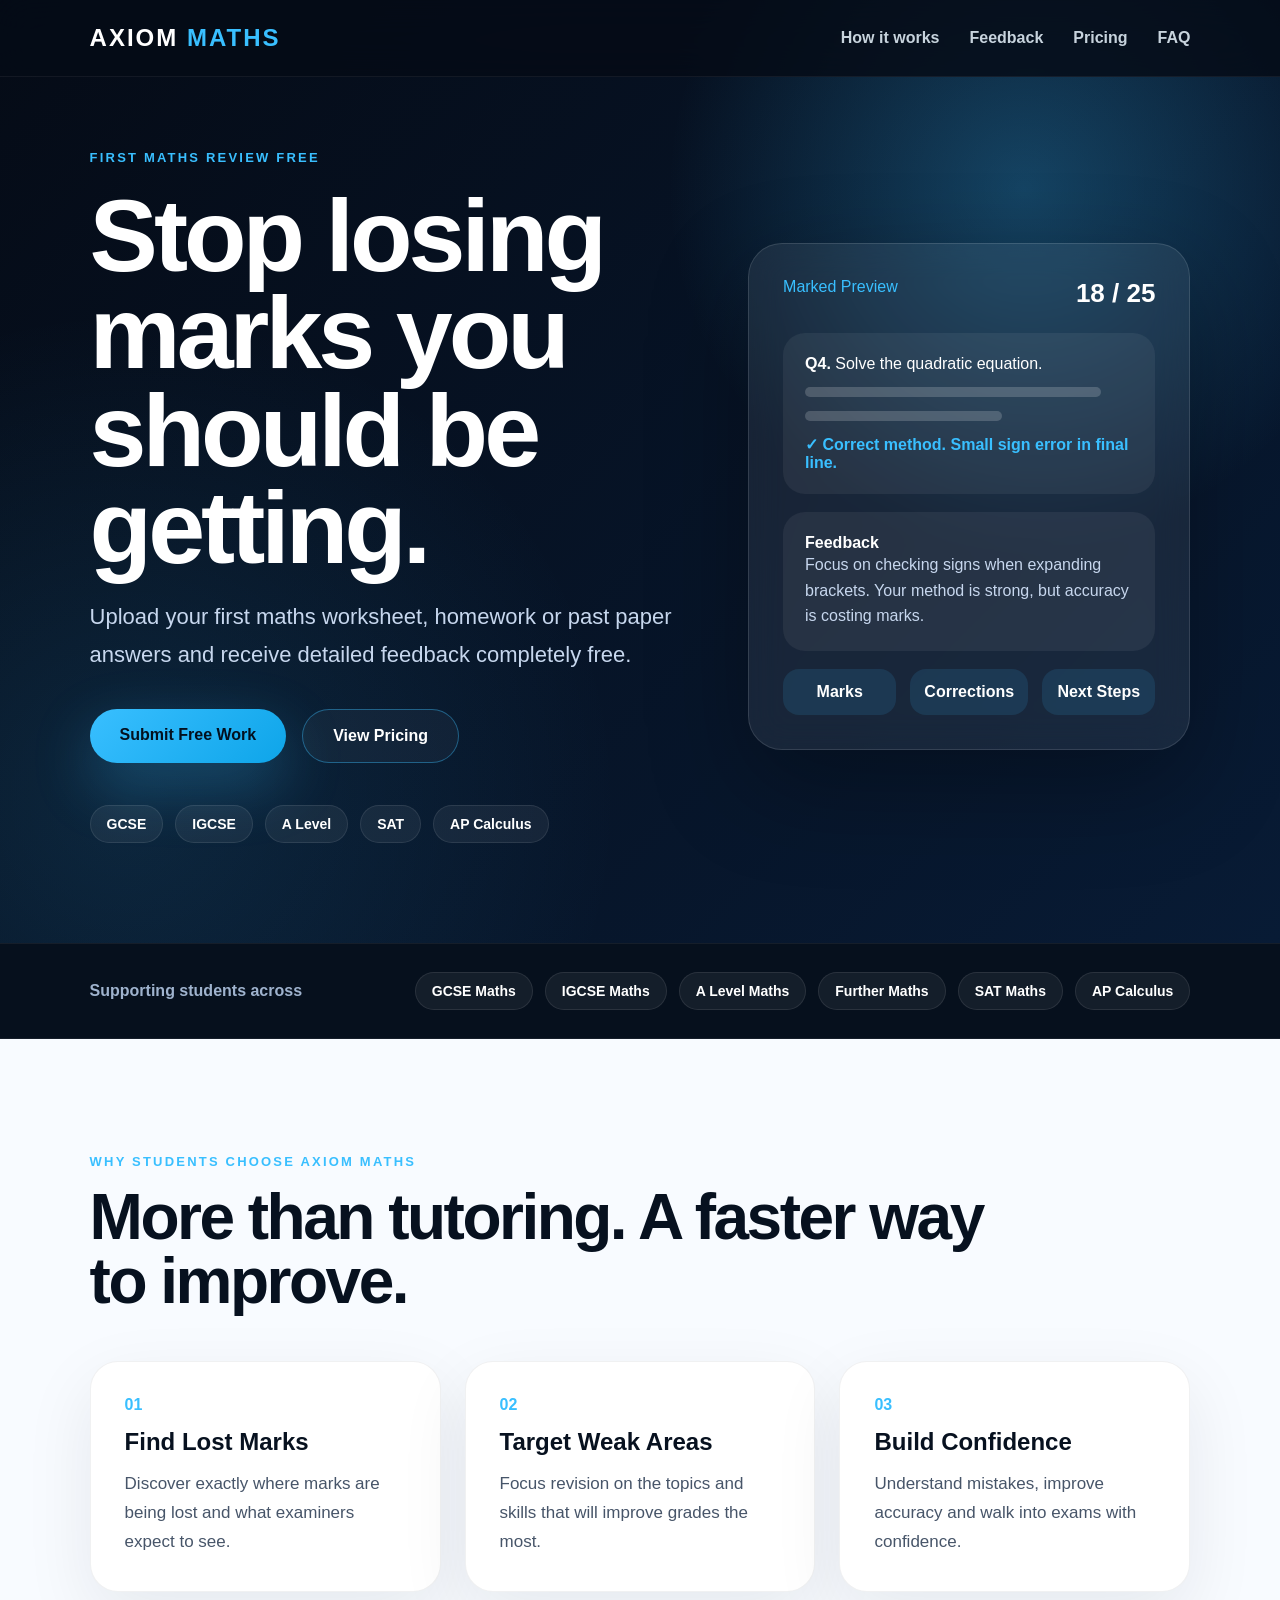
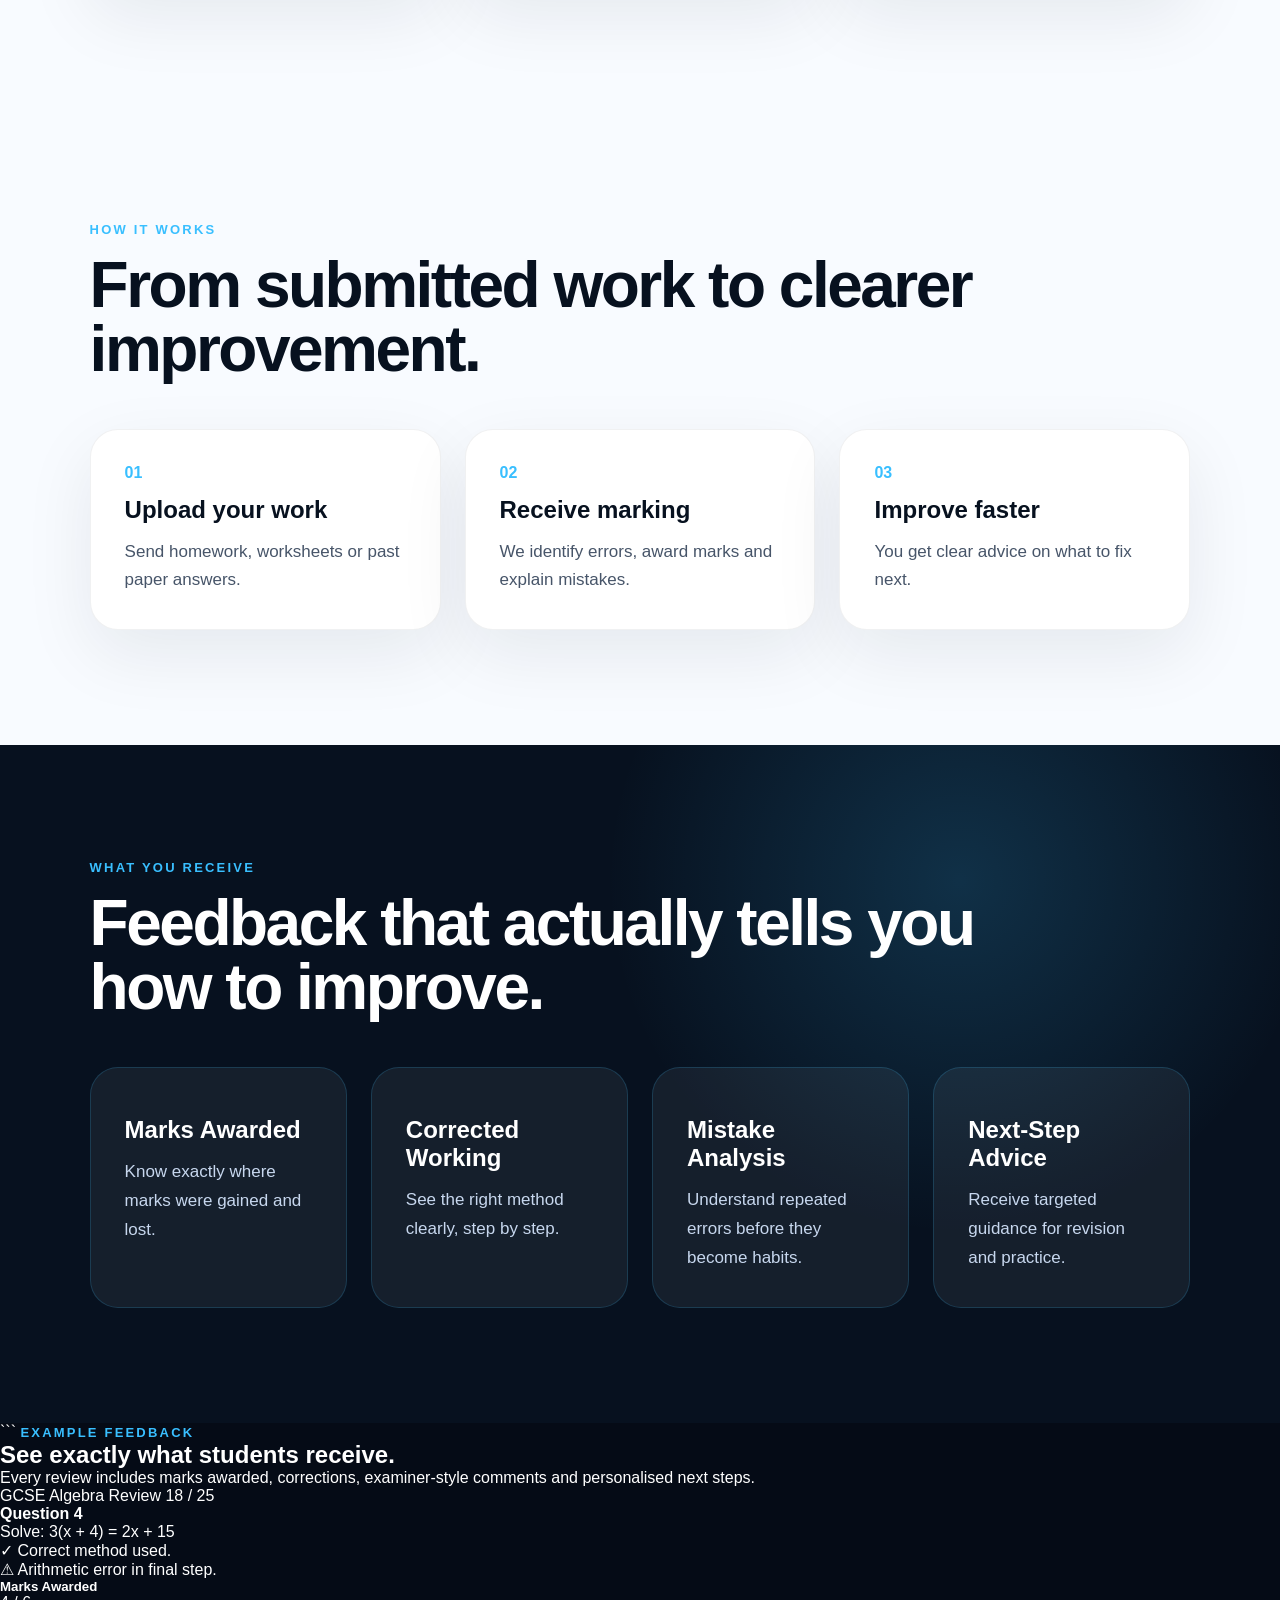
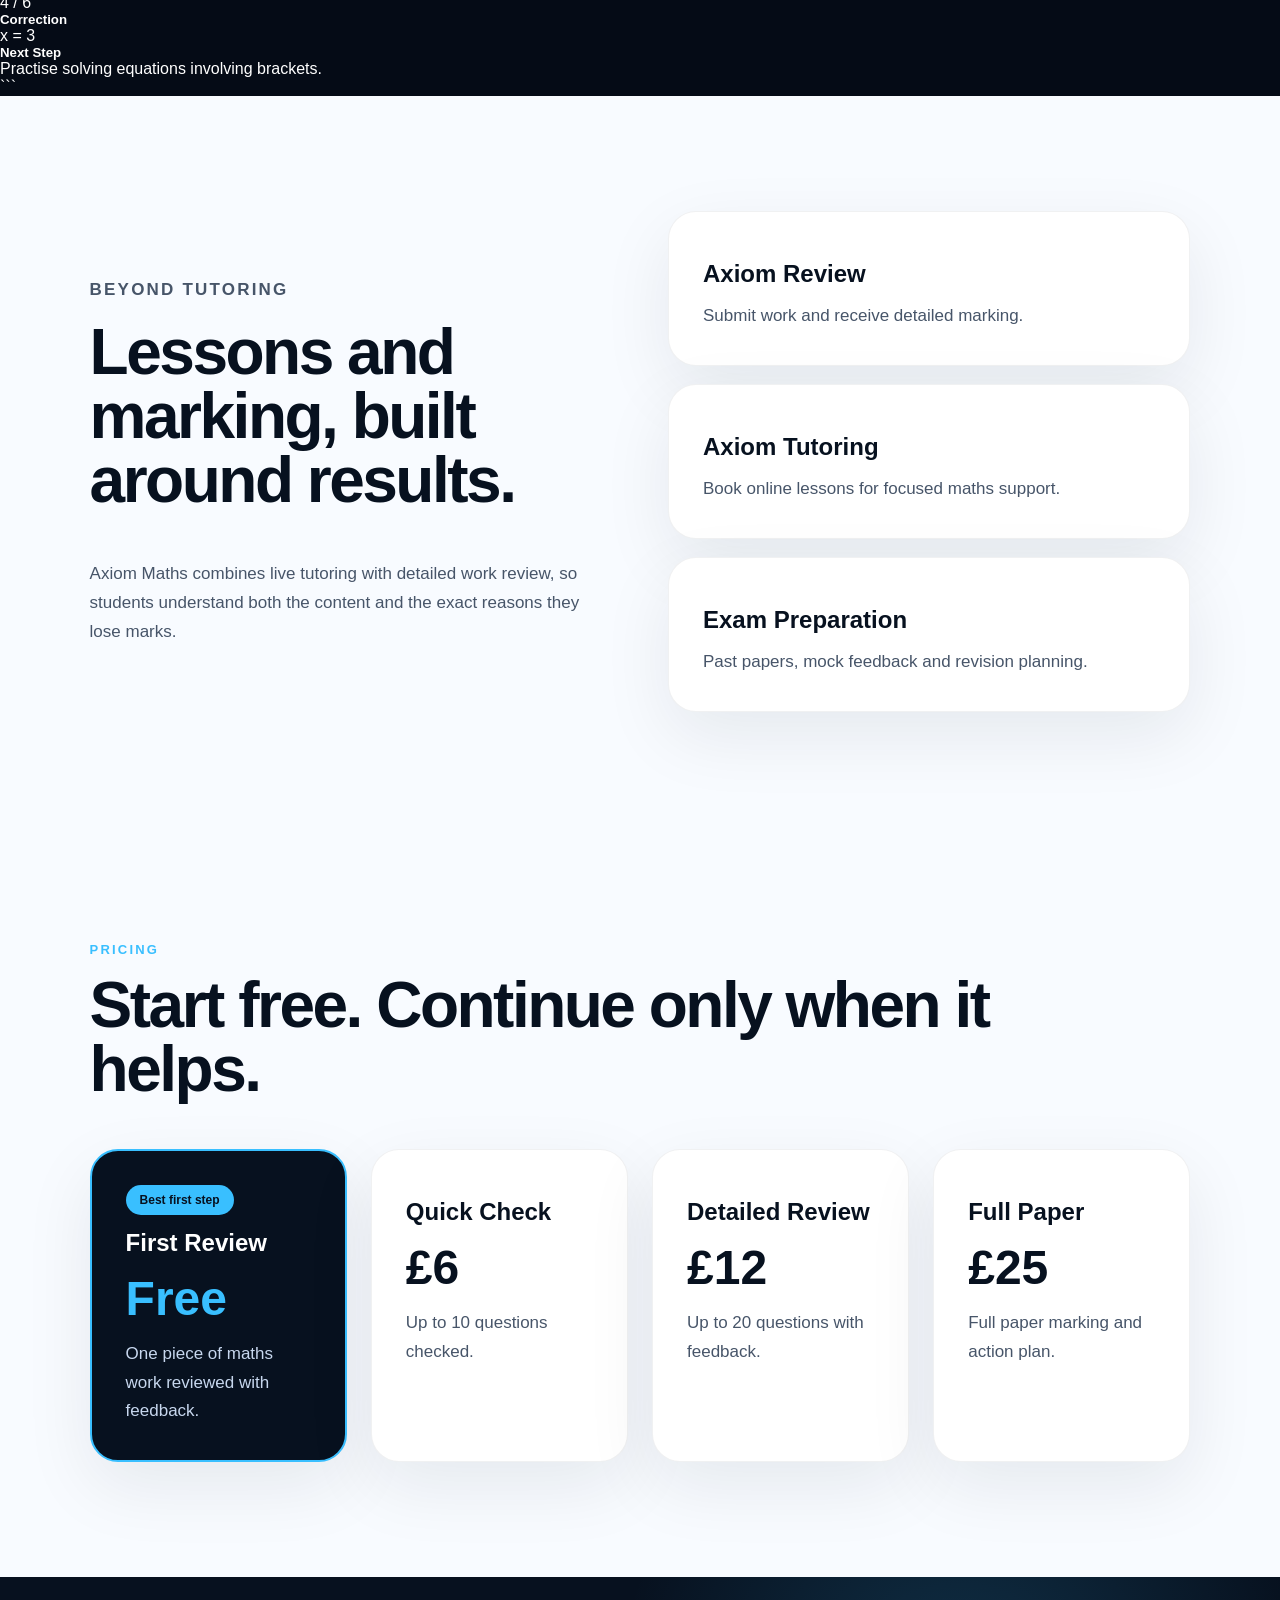
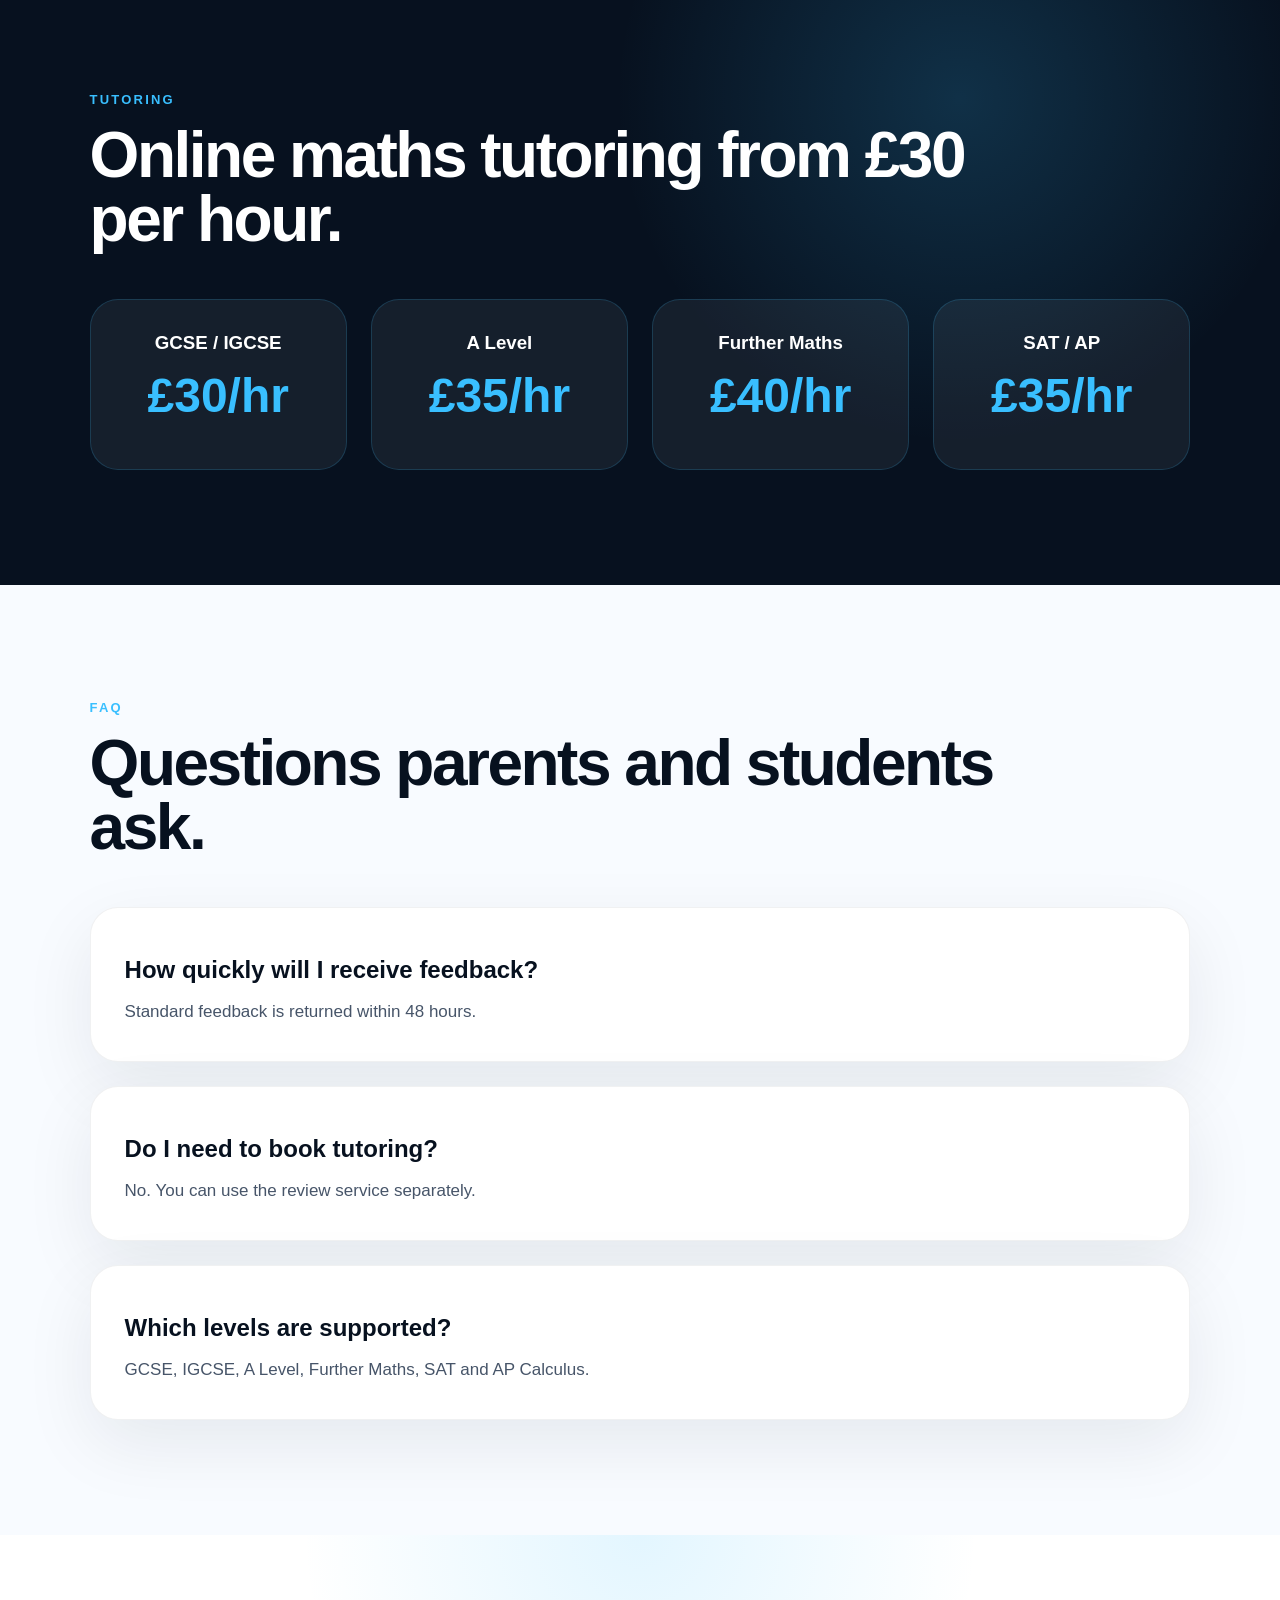
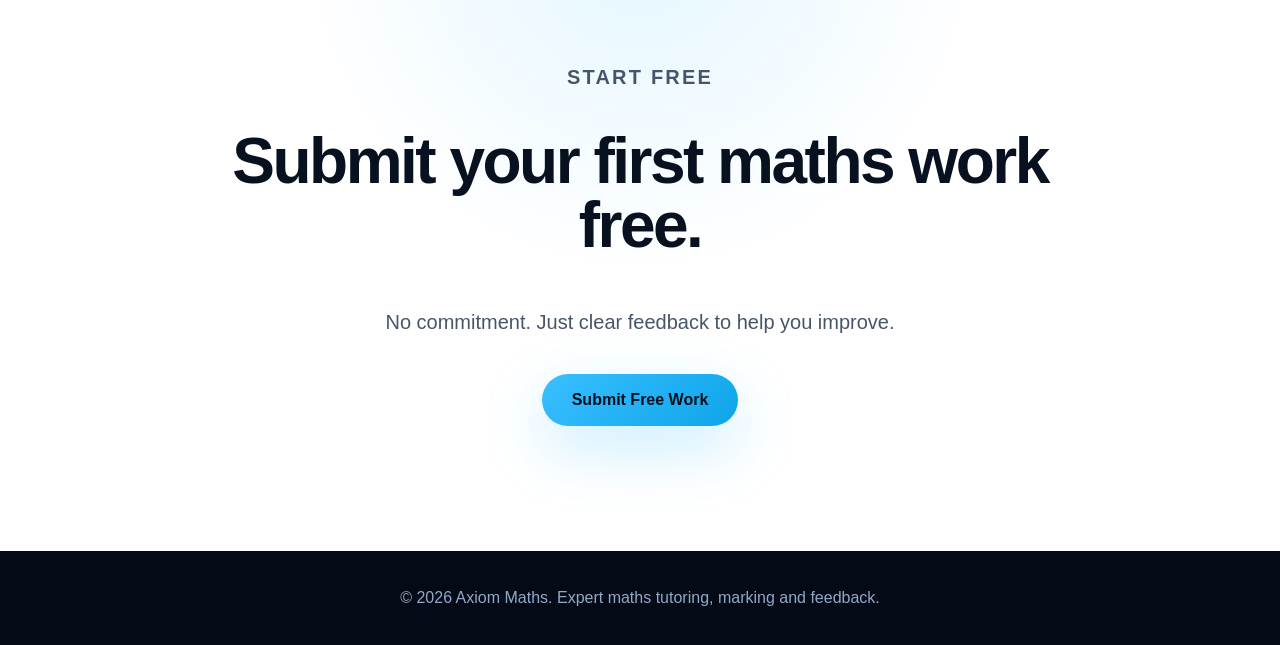
==== index.html @ 8a0bf935 "Update index.html" ====
<!DOCTYPE html>
<html lang="en">
<head>
  <meta charset="UTF-8" />
  <meta name="viewport" content="width=device-width, initial-scale=1.0" />
  <title>Axiom Maths | Free Maths Marking & Tutoring</title>
  <link rel="stylesheet" href="style.css" />
</head>

<body>

<nav class="navbar">
  <div class="logo">AXIOM <span>MATHS</span></div>
  <div class="nav-links">
    <a href="#how">How it works</a>
    <a href="#feedback">Feedback</a>
    <a href="#pricing">Pricing</a>
    <a href="#faq">FAQ</a>
  </div>
</nav>

<header class="hero">
  <div class="hero-copy">
    <p class="tag">FIRST MATHS REVIEW FREE</p>
    <h1>Stop losing marks you should be getting.</h1>
    <p class="hero-text">
      Upload your first maths worksheet, homework or past paper answers and receive
      detailed feedback completely free.
    </p>

    <div class="buttons">
      <a href="#start" class="btn primary">Submit Free Work</a>
      <a href="#pricing" class="btn secondary">View Pricing</a>
    </div>

    <div class="badges">
      <span>GCSE</span>
      <span>IGCSE</span>
      <span>A Level</span>
      <span>SAT</span>
      <span>AP Calculus</span>
    </div>
  </div>

  <div class="paper-preview">
    <div class="paper-top">
      <span>Marked Preview</span>
      <strong>18 / 25</strong>
    </div>

    <div class="question">
      <p><strong>Q4.</strong> Solve the quadratic equation.</p>
      <div class="work-line"></div>
      <div class="work-line short"></div>
      <p class="feedback">✓ Correct method. Small sign error in final line.</p>
    </div>

    <div class="question">
      <p><strong>Feedback</strong></p>
      <p class="comment">
        Focus on checking signs when expanding brackets. Your method is strong,
        but accuracy is costing marks.
      </p>
    </div>

    <div class="mini-cards">
      <div>Marks</div>
      <div>Corrections</div>
      <div>Next Steps</div>
    </div>
  </div>
</header>

<section class="trust">
  <p>Supporting students across</p>
  <div>
    <span>GCSE Maths</span>
    <span>IGCSE Maths</span>
    <span>A Level Maths</span>
    <span>Further Maths</span>
    <span>SAT Maths</span>
    <span>AP Calculus</span>
  </div>
</section>
<section class="section">
  <p class="label">Why students choose Axiom Maths</p>

  <h2>More than tutoring. A faster way to improve.</h2>

  <div class="steps">

    <div>
      <b>01</b>
      <h3>Find Lost Marks</h3>
      <p>
        Discover exactly where marks are being lost and what examiners expect to see.
      </p>
    </div>

    <div>
      <b>02</b>
      <h3>Target Weak Areas</h3>
      <p>
        Focus revision on the topics and skills that will improve grades the most.
      </p>
    </div>

    <div>
      <b>03</b>
      <h3>Build Confidence</h3>
      <p>
        Understand mistakes, improve accuracy and walk into exams with confidence.
      </p>
    </div>

  </div>
</section>
<section id="how" class="section">
  <p class="label">How it works</p>
  <h2>From submitted work to clearer improvement.</h2>

  <div class="steps">
    <div><b>01</b><h3>Upload your work</h3><p>Send homework, worksheets or past paper answers.</p></div>
    <div><b>02</b><h3>Receive marking</h3><p>We identify errors, award marks and explain mistakes.</p></div>
    <div><b>03</b><h3>Improve faster</h3><p>You get clear advice on what to fix next.</p></div>
  </div>
</section>

<section id="feedback" class="section dark">
  <p class="label">What you receive</p>
  <h2>Feedback that actually tells you how to improve.</h2>

  <div class="feature-grid">
    <div><h3>Marks Awarded</h3><p>Know exactly where marks were gained and lost.</p></div>
    <div><h3>Corrected Working</h3><p>See the right method clearly, step by step.</p></div>
    <div><h3>Mistake Analysis</h3><p>Understand repeated errors before they become habits.</p></div>
    <div><h3>Next-Step Advice</h3><p>Receive targeted guidance for revision and practice.</p></div>
  </div>
</section>
<section class="example-section">

```
<span class="label">Example Feedback</span>

<h2>See exactly what students receive.</h2>

<p class="example-intro">
    Every review includes marks awarded, corrections,
    examiner-style comments and personalised next steps.
</p>

<div class="report-card">

    <div class="report-header">
        <span>GCSE Algebra Review</span>
        <span>18 / 25</span>
    </div>

    <div class="question-block">

        <h4>Question 4</h4>

        <p>
            Solve: 3(x + 4) = 2x + 15
        </p>

        <div class="good">
            ✓ Correct method used.
        </div>

        <div class="issue">
            ⚠ Arithmetic error in final step.
        </div>

    </div>

    <div class="feedback-grid">

        <div>
            <h5>Marks Awarded</h5>
            <p>4 / 6</p>
        </div>

        <div>
            <h5>Correction</h5>
            <p>x = 3</p>
        </div>

        <div>
            <h5>Next Step</h5>
            <p>Practise solving equations involving brackets.</p>
        </div>

    </div>

</div>
```

</section>

<section class="section split">
  <div>
    <p class="label">Beyond tutoring</p>
    <h2>Lessons and marking, built around results.</h2>
    <p>
      Axiom Maths combines live tutoring with detailed work review, so students
      understand both the content and the exact reasons they lose marks.
    </p>
  </div>

  <div class="service-stack">
    <div><h3>Axiom Review</h3><p>Submit work and receive detailed marking.</p></div>
    <div><h3>Axiom Tutoring</h3><p>Book online lessons for focused maths support.</p></div>
    <div><h3>Exam Preparation</h3><p>Past papers, mock feedback and revision planning.</p></div>
  </div>
</section>

<section id="pricing" class="section">
  <p class="label">Pricing</p>
  <h2>Start free. Continue only when it helps.</h2>

  <div class="pricing">
    <div class="price-card main">
      <span>Best first step</span>
      <h3>First Review</h3>
      <h4>Free</h4>
      <p>One piece of maths work reviewed with feedback.</p>
    </div>
    <div class="price-card"><h3>Quick Check</h3><h4>£6</h4><p>Up to 10 questions checked.</p></div>
    <div class="price-card"><h3>Detailed Review</h3><h4>£12</h4><p>Up to 20 questions with feedback.</p></div>
    <div class="price-card"><h3>Full Paper</h3><h4>£25</h4><p>Full paper marking and action plan.</p></div>
  </div>
</section>

<section class="section dark">
  <p class="label">Tutoring</p>
  <h2>Online maths tutoring from £30 per hour.</h2>

  <div class="pricing">
    <div class="dark-card"><h3>GCSE / IGCSE</h3><h4>£30/hr</h4></div>
    <div class="dark-card"><h3>A Level</h3><h4>£35/hr</h4></div>
    <div class="dark-card"><h3>Further Maths</h3><h4>£40/hr</h4></div>
    <div class="dark-card"><h3>SAT / AP</h3><h4>£35/hr</h4></div>
  </div>
</section>

<section id="faq" class="section">
  <p class="label">FAQ</p>
  <h2>Questions parents and students ask.</h2>

  <div class="faq">
    <div><h3>How quickly will I receive feedback?</h3><p>Standard feedback is returned within 48 hours.</p></div>
    <div><h3>Do I need to book tutoring?</h3><p>No. You can use the review service separately.</p></div>
    <div><h3>Which levels are supported?</h3><p>GCSE, IGCSE, A Level, Further Maths, SAT and AP Calculus.</p></div>
  </div>
</section>

<section id="start" class="cta">
  <p class="label">Start free</p>
  <h2>Submit your first maths work free.</h2>
  <p>No commitment. Just clear feedback to help you improve.</p>
  <a href="#" class="btn primary">Submit Free Work</a>
</section>

<footer>
  <p>© 2026 Axiom Maths. Expert maths tutoring, marking and feedback.</p>
</footer>

</body>
</html>
---- style.css ----
* {
  margin: 0;
  padding: 0;
  box-sizing: border-box;
  scroll-behavior: smooth;
}

body {
  font-family: Inter, Arial, sans-serif;
  background: #050b16;
  color: white;
}

.navbar {
  position: fixed;
  width: 100%;
  top: 0;
  z-index: 1000;
  padding: 24px 7%;
  display: flex;
  justify-content: space-between;
  align-items: center;
  background: rgba(5, 11, 22, 0.82);
  backdrop-filter: blur(18px);
  border-bottom: 1px solid rgba(255,255,255,0.06);
}

.logo {
  font-size: 24px;
  font-weight: 900;
  letter-spacing: 2px;
}

.logo span {
  color: #39bfff;
}

.nav-links {
  display: flex;
  gap: 30px;
}

.nav-links a {
  color: #eaf6ff;
  text-decoration: none;
  font-weight: 700;
  opacity: 0.85;
}

.nav-links a:hover {
  color: #39bfff;
}

.hero {
  min-height: 100vh;
  padding: 150px 7% 100px;
  display: grid;
  grid-template-columns: 1.15fr 0.85fr;
  gap: 60px;
  align-items: center;
  background:
    radial-gradient(circle at 80% 20%, rgba(57,191,255,0.28), transparent 28%),
    radial-gradient(circle at 10% 85%, rgba(57,191,255,0.12), transparent 35%),
    linear-gradient(135deg, #050b16, #081b35);
}

.tag,
.label {
  color: #39bfff;
  font-size: 13px;
  font-weight: 900;
  letter-spacing: 2.2px;
  text-transform: uppercase;
}

.hero h1 {
  font-size: clamp(56px, 8vw, 104px);
  line-height: 0.95;
  letter-spacing: -4px;
  margin: 22px 0;
}

.hero-text {
  font-size: 22px;
  line-height: 1.7;
  color: #c7d7ee;
  max-width: 720px;
}

.buttons {
  display: flex;
  gap: 16px;
  flex-wrap: wrap;
  margin-top: 36px;
}

.btn {
  display: inline-block;
  padding: 17px 30px;
  border-radius: 999px;
  text-decoration: none;
  font-weight: 900;
  transition: 0.25s;
}

.primary {
  color: #03101f;
  background: linear-gradient(135deg, #39bfff, #0ea5e9);
  box-shadow: 0 22px 60px rgba(57,191,255,0.28);
}

.secondary {
  color: white;
  border: 1px solid rgba(57,191,255,0.4);
  background: rgba(255,255,255,0.04);
}

.btn:hover {
  transform: translateY(-3px);
}

.badges {
  display: flex;
  gap: 12px;
  flex-wrap: wrap;
  margin-top: 42px;
}

.badges span,
.trust span {
  padding: 10px 16px;
  border-radius: 999px;
  background: rgba(255,255,255,0.06);
  border: 1px solid rgba(255,255,255,0.09);
  font-weight: 700;
  font-size: 14px;
}

.paper-preview {
  background: rgba(255,255,255,0.07);
  border: 1px solid rgba(255,255,255,0.12);
  border-radius: 34px;
  padding: 34px;
  backdrop-filter: blur(18px);
  box-shadow: 0 35px 100px rgba(0,0,0,0.3);
}

.paper-top {
  display: flex;
  justify-content: space-between;
  margin-bottom: 24px;
  color: #39bfff;
}

.paper-top strong {
  color: white;
  font-size: 26px;
}

.question {
  background: rgba(255,255,255,0.06);
  padding: 22px;
  border-radius: 22px;
  margin-bottom: 18px;
}

.work-line {
  height: 10px;
  width: 90%;
  border-radius: 999px;
  background: rgba(255,255,255,0.18);
  margin: 14px 0;
}

.work-line.short {
  width: 60%;
}

.feedback {
  color: #39bfff;
  font-weight: 800;
}

.comment {
  color: #c7d7ee;
  line-height: 1.6;
}

.mini-cards {
  display: grid;
  grid-template-columns: repeat(3, 1fr);
  gap: 14px;
}

.mini-cards div {
  padding: 14px;
  text-align: center;
  border-radius: 16px;
  background: rgba(57,191,255,0.12);
  font-weight: 800;
}

.trust {
  padding: 28px 7%;
  background: #06101d;
  display: flex;
  justify-content: space-between;
  align-items: center;
  gap: 30px;
  border-top: 1px solid rgba(255,255,255,0.06);
  border-bottom: 1px solid rgba(255,255,255,0.06);
}

.trust p {
  color: #9fb3ce;
  font-weight: 700;
}

.trust div {
  display: flex;
  gap: 12px;
  flex-wrap: wrap;
}

.section {
  padding: 115px 7%;
  background: #f8fbff;
  color: #07111f;
}

.section h2,
.cta h2 {
  font-size: clamp(40px, 5vw, 72px);
  line-height: 1;
  letter-spacing: -2.5px;
  max-width: 940px;
  margin: 16px 0 48px;
}

.steps,
.feature-grid,
.pricing,
.faq {
  display: grid;
  gap: 24px;
}

.steps {
  grid-template-columns: repeat(3, 1fr);
}

.steps div,
.feature-grid div,
.price-card,
.faq div,
.service-stack div {
  background: white;
  padding: 34px;
  border-radius: 28px;
  box-shadow: 0 24px 70px rgba(15,23,42,0.08);
  border: 1px solid rgba(15,23,42,0.06);
}

.steps b {
  color: #39bfff;
}

.steps h3,
.feature-grid h3,
.price-card h3,
.faq h3,
.service-stack h3 {
  font-size: 24px;
  margin: 14px 0;
}

.steps p,
.feature-grid p,
.price-card p,
.faq p,
.split p,
.service-stack p {
  color: #475569;
  line-height: 1.7;
  font-size: 17px;
}

.dark {
  background:
    radial-gradient(circle at 75% 20%, rgba(57,191,255,0.18), transparent 32%),
    #07111f;
  color: white;
}

.dark h2 {
  color: white;
}

.feature-grid {
  grid-template-columns: repeat(4, 1fr);
}

.feature-grid div,
.dark-card {
  background: rgba(255,255,255,0.06);
  border: 1px solid rgba(57,191,255,0.18);
  box-shadow: none;
}

.feature-grid p,
.dark-card p {
  color: #c7d7ee;
}

.split {
  display: grid;
  grid-template-columns: 1fr 1fr;
  gap: 56px;
  align-items: center;
}

.service-stack {
  display: grid;
  gap: 18px;
}

.pricing {
  grid-template-columns: repeat(4, 1fr);
}

.price-card h4,
.dark-card h4 {
  font-size: 48px;
  margin: 14px 0;
  color: #07111f;
}

.price-card.main {
  background: #07111f;
  color: white;
  border: 2px solid #39bfff;
}

.price-card.main h4 {
  color: #39bfff;
}

.price-card.main p {
  color: #c7d7ee;
}

.price-card.main span {
  display: inline-block;
  background: #39bfff;
  color: #07111f;
  padding: 8px 14px;
  border-radius: 999px;
  font-size: 12px;
  font-weight: 900;
}

.dark-card {
  padding: 32px;
  border-radius: 28px;
  text-align: center;
}

.dark-card h4 {
  color: #39bfff;
}

.cta {
  padding: 125px 7%;
  text-align: center;
  background:
    radial-gradient(circle at 50% 0%, rgba(57,191,255,0.14), transparent 38%),
    white;
  color: #07111f;
}

.cta h2,
.cta p {
  margin-left: auto;
  margin-right: auto;
}

.cta p {
  color: #475569;
  max-width: 700px;
  font-size: 20px;
  line-height: 1.7;
  margin-bottom: 35px;
}

footer {
  background: #050b16;
  color: #92a8c7;
  text-align: center;
  padding: 38px 7%;
}

@media (max-width: 1000px) {
  .nav-links {
    display: none;
  }

  .hero,
  .split,
  .steps,
  .feature-grid,
  .pricing {
    grid-template-columns: 1fr;
  }

  .trust {
    align-items: flex-start;
    flex-direction: column;
  }

  .hero {
    padding-top: 135px;
  }

  .hero h1 {
    font-size: 58px;
  }

  .mini-cards {
    grid-template-columns: 1fr;
  }
}
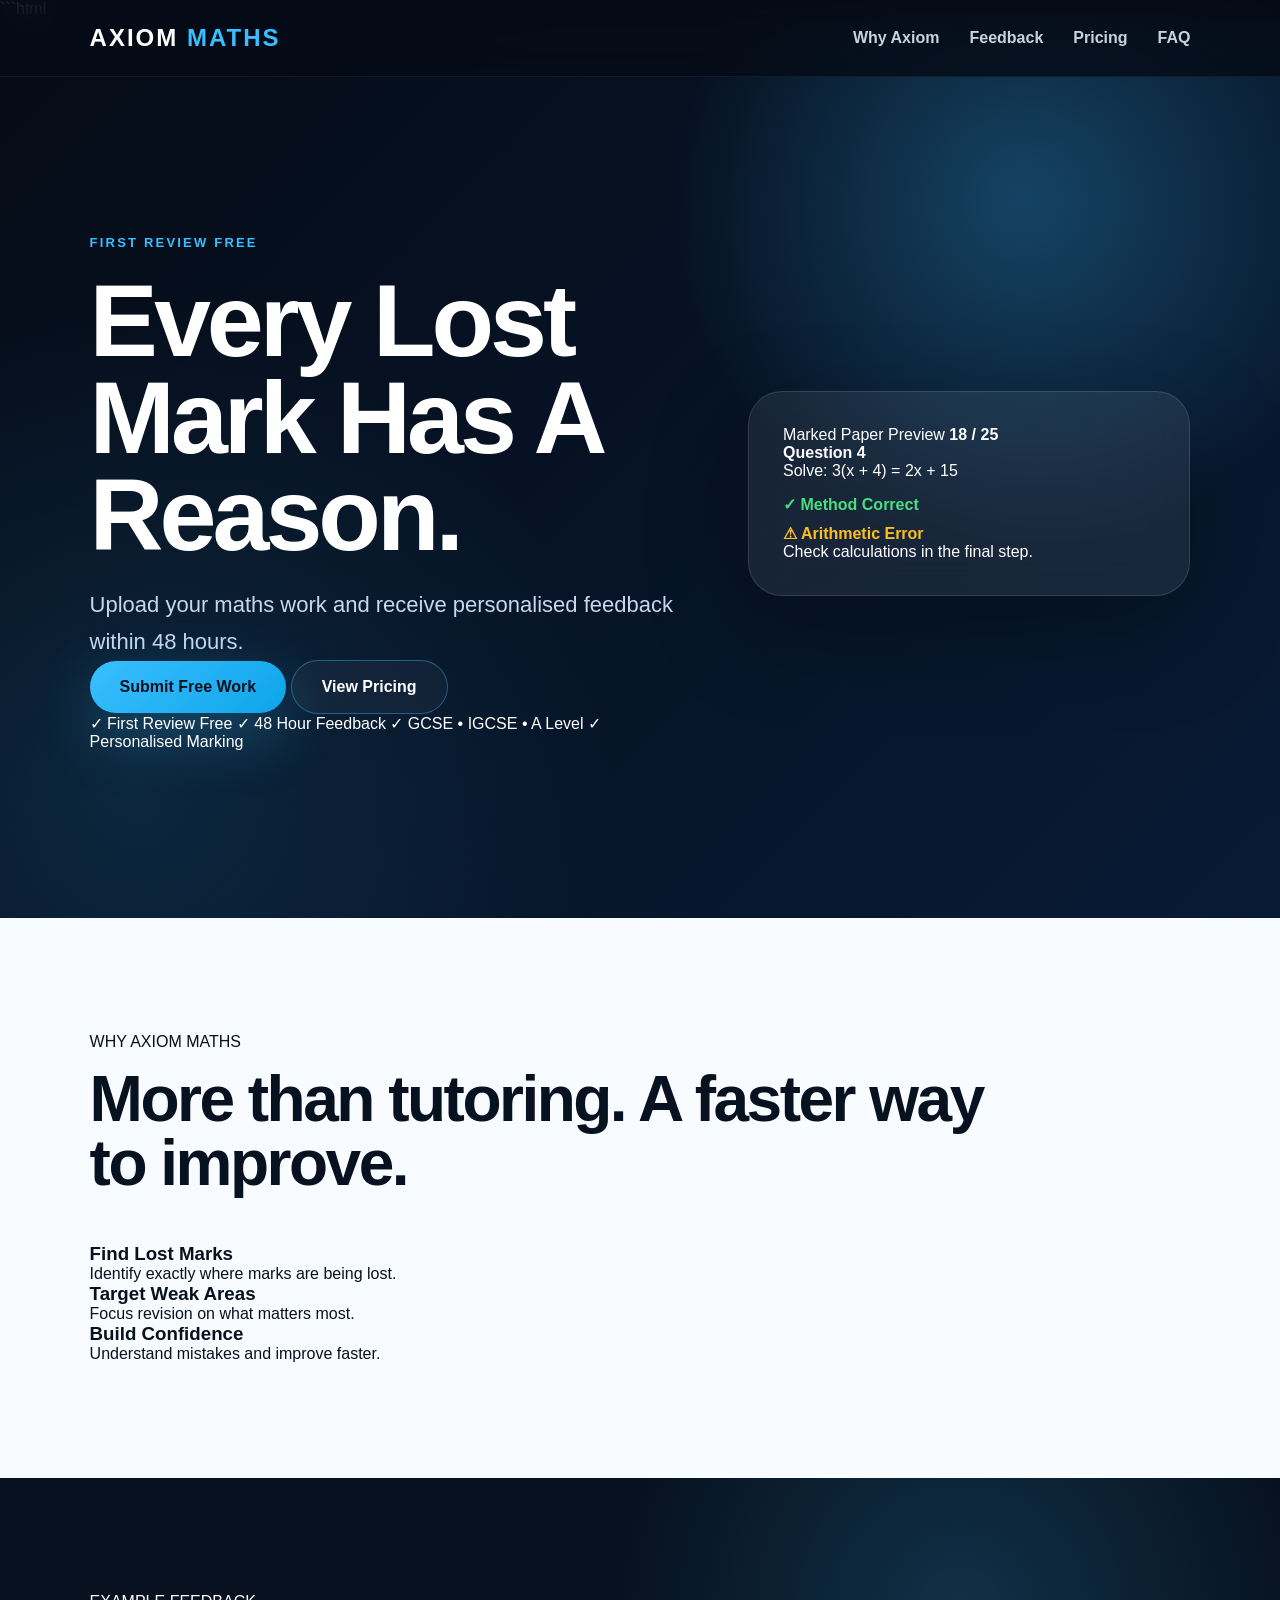
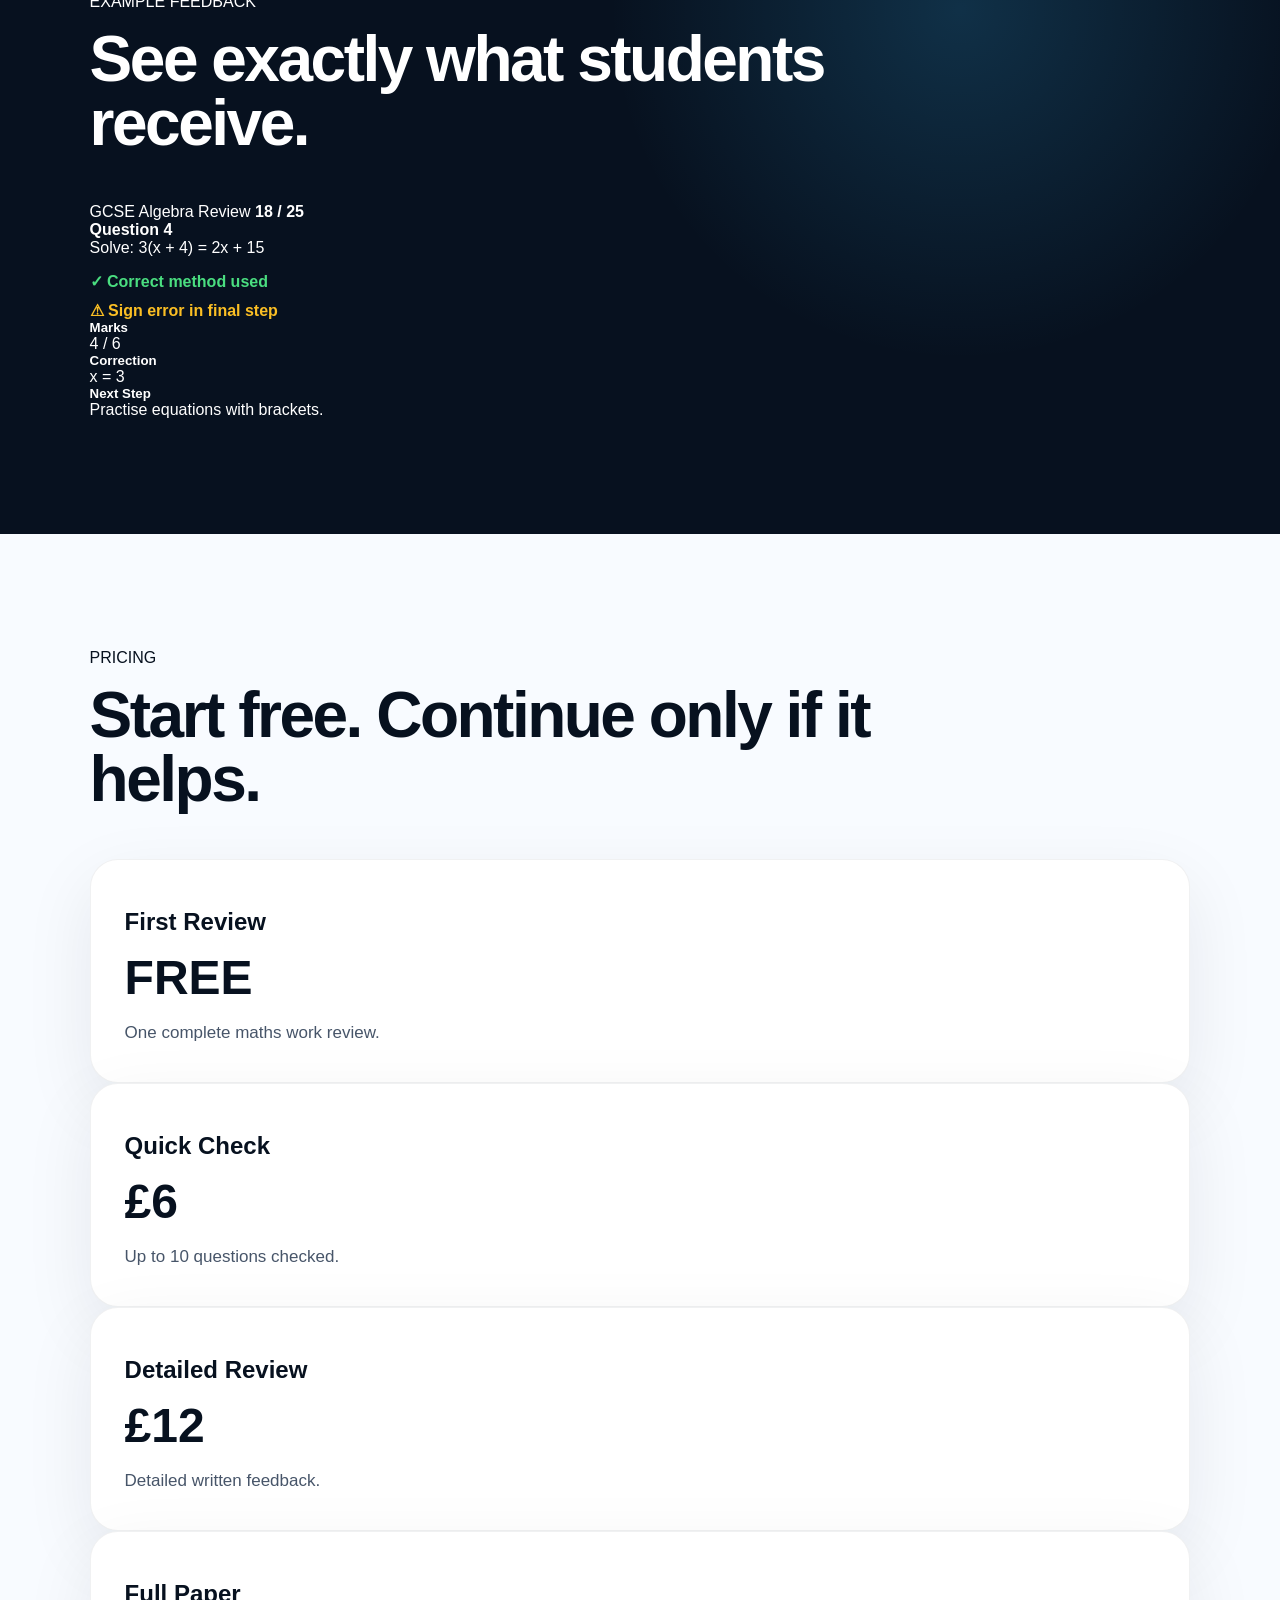
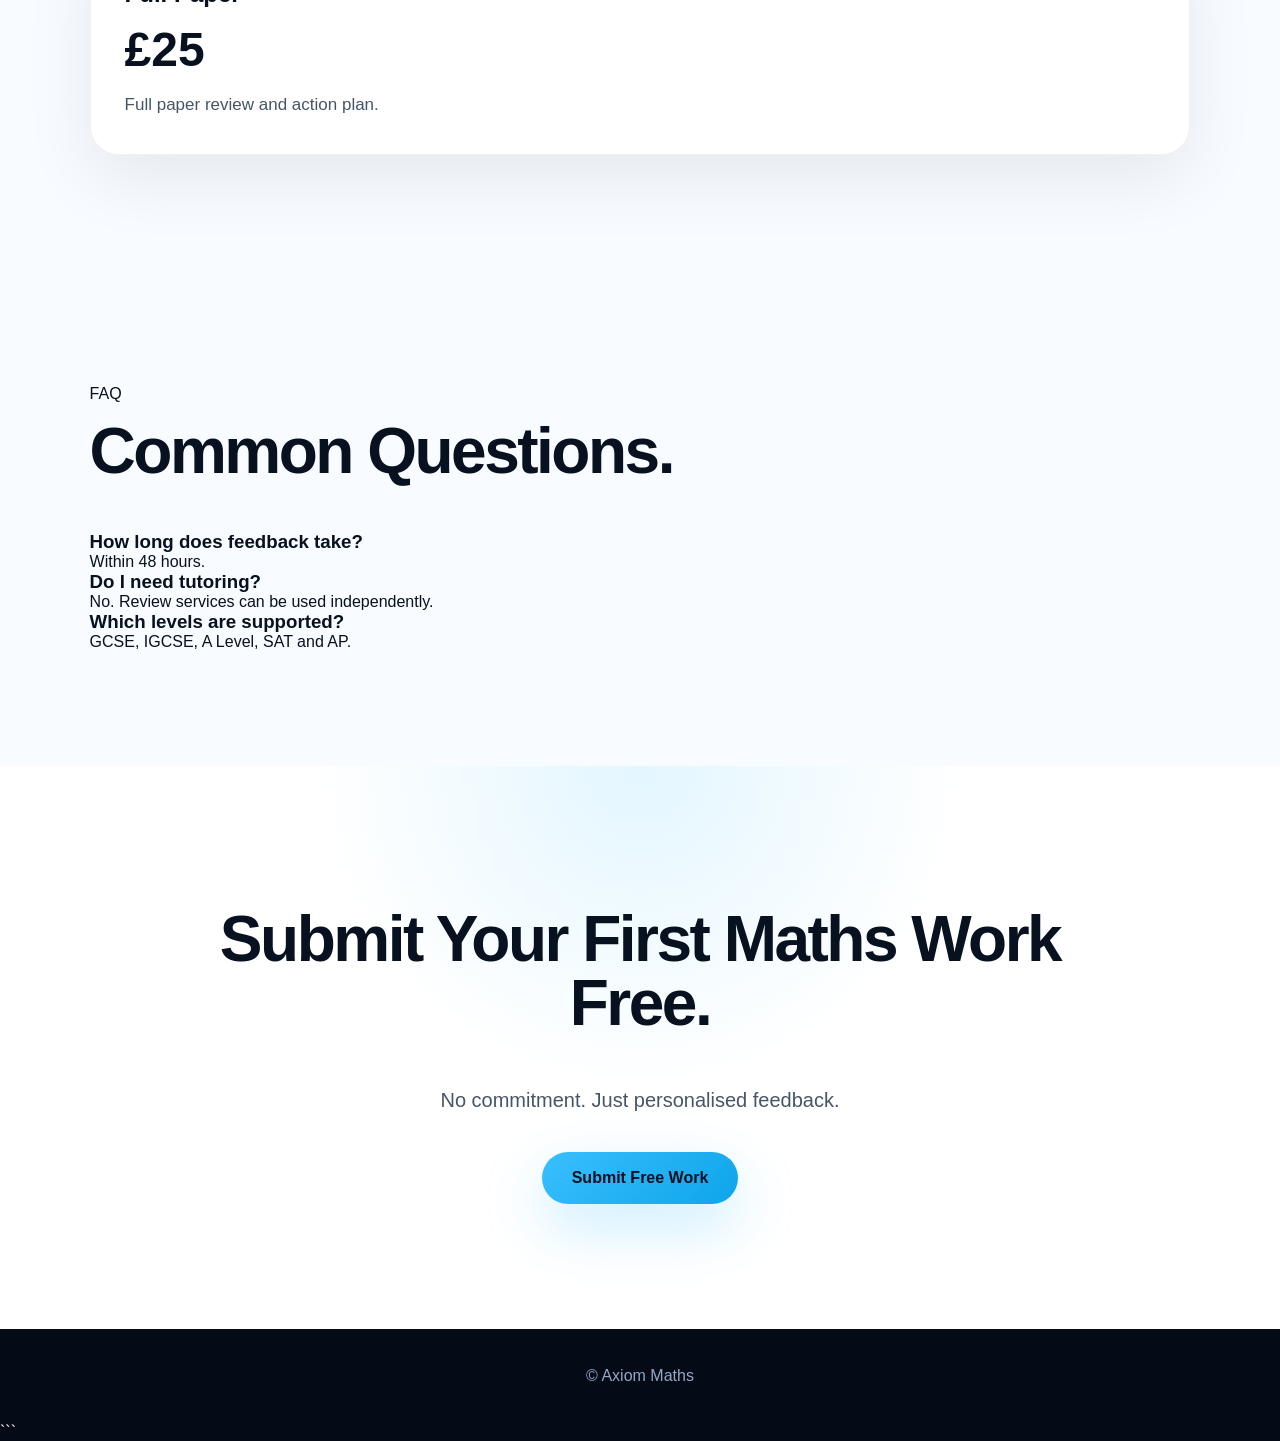
==== commit 02d2f0fd: "Update index.html" ====
--- a/index.html
+++ b/index.html
@@ -1,270 +1,231 @@
+```html
 <!DOCTYPE html>
 <html lang="en">
 <head>
-  <meta charset="UTF-8" />
-  <meta name="viewport" content="width=device-width, initial-scale=1.0" />
-  <title>Axiom Maths | Free Maths Marking & Tutoring</title>
-  <link rel="stylesheet" href="style.css" />
+<meta charset="UTF-8">
+<meta name="viewport" content="width=device-width, initial-scale=1.0">
+<title>Axiom Maths | Expert Maths Feedback & Tutoring</title>
+<link rel="stylesheet" href="style.css">
 </head>
 
 <body>
 
 <nav class="navbar">
-  <div class="logo">AXIOM <span>MATHS</span></div>
-  <div class="nav-links">
-    <a href="#how">How it works</a>
-    <a href="#feedback">Feedback</a>
-    <a href="#pricing">Pricing</a>
-    <a href="#faq">FAQ</a>
-  </div>
+    <div class="logo">AXIOM <span>MATHS</span></div>
+
+    <div class="nav-links">
+        <a href="#why">Why Axiom</a>
+        <a href="#feedback">Feedback</a>
+        <a href="#pricing">Pricing</a>
+        <a href="#faq">FAQ</a>
+    </div>
 </nav>
 
 <header class="hero">
-  <div class="hero-copy">
-    <p class="tag">FIRST MATHS REVIEW FREE</p>
-    <h1>Stop losing marks you should be getting.</h1>
-    <p class="hero-text">
-      Upload your first maths worksheet, homework or past paper answers and receive
-      detailed feedback completely free.
+
+    <div class="hero-content">
+
+        <p class="tag">FIRST REVIEW FREE</p>
+
+        <h1>Every Lost Mark Has A Reason.</h1>
+
+        <p class="hero-text">
+            Upload your maths work and receive personalised
+            feedback within 48 hours.
+        </p>
+
+        <div class="hero-buttons">
+            <a href="#start" class="btn primary">Submit Free Work</a>
+            <a href="#pricing" class="btn secondary">View Pricing</a>
+        </div>
+
+        <div class="trust-points">
+            <span>✓ First Review Free</span>
+            <span>✓ 48 Hour Feedback</span>
+            <span>✓ GCSE • IGCSE • A Level</span>
+            <span>✓ Personalised Marking</span>
+        </div>
+
+    </div>
+
+    <div class="paper-preview">
+
+        <div class="paper-header">
+            <span>Marked Paper Preview</span>
+            <strong>18 / 25</strong>
+        </div>
+
+        <div class="paper-card">
+
+            <h4>Question 4</h4>
+
+            <p>Solve: 3(x + 4) = 2x + 15</p>
+
+            <p class="good">✓ Method Correct</p>
+
+            <p class="issue">⚠ Arithmetic Error</p>
+
+            <p class="teacher-note">
+                Check calculations in the final step.
+            </p>
+
+        </div>
+
+    </div>
+
+</header>
+
+<section id="why" class="section">
+
+    <p class="section-label">WHY AXIOM MATHS</p>
+
+    <h2>More than tutoring. A faster way to improve.</h2>
+
+    <div class="card-grid">
+
+        <div class="card">
+            <h3>Find Lost Marks</h3>
+            <p>Identify exactly where marks are being lost.</p>
+        </div>
+
+        <div class="card">
+            <h3>Target Weak Areas</h3>
+            <p>Focus revision on what matters most.</p>
+        </div>
+
+        <div class="card">
+            <h3>Build Confidence</h3>
+            <p>Understand mistakes and improve faster.</p>
+        </div>
+
+    </div>
+
+</section>
+
+<section id="feedback" class="section dark">
+
+    <p class="section-label">EXAMPLE FEEDBACK</p>
+
+    <h2>See exactly what students receive.</h2>
+
+    <div class="report">
+
+        <div class="report-top">
+            <span>GCSE Algebra Review</span>
+            <strong>18 / 25</strong>
+        </div>
+
+        <div class="report-box">
+            <h4>Question 4</h4>
+            <p>Solve: 3(x + 4) = 2x + 15</p>
+            <p class="good">✓ Correct method used</p>
+            <p class="issue">⚠ Sign error in final step</p>
+        </div>
+
+        <div class="report-grid">
+
+            <div>
+                <h5>Marks</h5>
+                <p>4 / 6</p>
+            </div>
+
+            <div>
+                <h5>Correction</h5>
+                <p>x = 3</p>
+            </div>
+
+            <div>
+                <h5>Next Step</h5>
+                <p>Practise equations with brackets.</p>
+            </div>
+
+        </div>
+
+    </div>
+
+</section>
+
+<section id="pricing" class="section">
+
+    <p class="section-label">PRICING</p>
+
+    <h2>Start free. Continue only if it helps.</h2>
+
+    <div class="pricing-grid">
+
+        <div class="price-card featured">
+            <h3>First Review</h3>
+            <h4>FREE</h4>
+            <p>One complete maths work review.</p>
+        </div>
+
+        <div class="price-card">
+            <h3>Quick Check</h3>
+            <h4>£6</h4>
+            <p>Up to 10 questions checked.</p>
+        </div>
+
+        <div class="price-card">
+            <h3>Detailed Review</h3>
+            <h4>£12</h4>
+            <p>Detailed written feedback.</p>
+        </div>
+
+        <div class="price-card">
+            <h3>Full Paper</h3>
+            <h4>£25</h4>
+            <p>Full paper review and action plan.</p>
+        </div>
+
+    </div>
+
+</section>
+
+<section id="faq" class="section">
+
+    <p class="section-label">FAQ</p>
+
+    <h2>Common Questions.</h2>
+
+    <div class="faq-grid">
+
+        <div class="card">
+            <h3>How long does feedback take?</h3>
+            <p>Within 48 hours.</p>
+        </div>
+
+        <div class="card">
+            <h3>Do I need tutoring?</h3>
+            <p>No. Review services can be used independently.</p>
+        </div>
+
+        <div class="card">
+            <h3>Which levels are supported?</h3>
+            <p>GCSE, IGCSE, A Level, SAT and AP.</p>
+        </div>
+
+    </div>
+
+</section>
+
+<section id="start" class="cta">
+
+    <h2>Submit Your First Maths Work Free.</h2>
+
+    <p>
+        No commitment. Just personalised feedback.
     </p>
 
-    <div class="buttons">
-      <a href="#start" class="btn primary">Submit Free Work</a>
-      <a href="#pricing" class="btn secondary">View Pricing</a>
-    </div>
-
-    <div class="badges">
-      <span>GCSE</span>
-      <span>IGCSE</span>
-      <span>A Level</span>
-      <span>SAT</span>
-      <span>AP Calculus</span>
-    </div>
-  </div>
-
-  <div class="paper-preview">
-    <div class="paper-top">
-      <span>Marked Preview</span>
-      <strong>18 / 25</strong>
-    </div>
-
-    <div class="question">
-      <p><strong>Q4.</strong> Solve the quadratic equation.</p>
-      <div class="work-line"></div>
-      <div class="work-line short"></div>
-      <p class="feedback">✓ Correct method. Small sign error in final line.</p>
-    </div>
-
-    <div class="question">
-      <p><strong>Feedback</strong></p>
-      <p class="comment">
-        Focus on checking signs when expanding brackets. Your method is strong,
-        but accuracy is costing marks.
-      </p>
-    </div>
-
-    <div class="mini-cards">
-      <div>Marks</div>
-      <div>Corrections</div>
-      <div>Next Steps</div>
-    </div>
-  </div>
-</header>
-
-<section class="trust">
-  <p>Supporting students across</p>
-  <div>
-    <span>GCSE Maths</span>
-    <span>IGCSE Maths</span>
-    <span>A Level Maths</span>
-    <span>Further Maths</span>
-    <span>SAT Maths</span>
-    <span>AP Calculus</span>
-  </div>
-</section>
-<section class="section">
-  <p class="label">Why students choose Axiom Maths</p>
-
-  <h2>More than tutoring. A faster way to improve.</h2>
-
-  <div class="steps">
-
-    <div>
-      <b>01</b>
-      <h3>Find Lost Marks</h3>
-      <p>
-        Discover exactly where marks are being lost and what examiners expect to see.
-      </p>
-    </div>
-
-    <div>
-      <b>02</b>
-      <h3>Target Weak Areas</h3>
-      <p>
-        Focus revision on the topics and skills that will improve grades the most.
-      </p>
-    </div>
-
-    <div>
-      <b>03</b>
-      <h3>Build Confidence</h3>
-      <p>
-        Understand mistakes, improve accuracy and walk into exams with confidence.
-      </p>
-    </div>
-
-  </div>
-</section>
-<section id="how" class="section">
-  <p class="label">How it works</p>
-  <h2>From submitted work to clearer improvement.</h2>
-
-  <div class="steps">
-    <div><b>01</b><h3>Upload your work</h3><p>Send homework, worksheets or past paper answers.</p></div>
-    <div><b>02</b><h3>Receive marking</h3><p>We identify errors, award marks and explain mistakes.</p></div>
-    <div><b>03</b><h3>Improve faster</h3><p>You get clear advice on what to fix next.</p></div>
-  </div>
-</section>
-
-<section id="feedback" class="section dark">
-  <p class="label">What you receive</p>
-  <h2>Feedback that actually tells you how to improve.</h2>
-
-  <div class="feature-grid">
-    <div><h3>Marks Awarded</h3><p>Know exactly where marks were gained and lost.</p></div>
-    <div><h3>Corrected Working</h3><p>See the right method clearly, step by step.</p></div>
-    <div><h3>Mistake Analysis</h3><p>Understand repeated errors before they become habits.</p></div>
-    <div><h3>Next-Step Advice</h3><p>Receive targeted guidance for revision and practice.</p></div>
-  </div>
-</section>
-<section class="example-section">
-
-```
-<span class="label">Example Feedback</span>
-
-<h2>See exactly what students receive.</h2>
-
-<p class="example-intro">
-    Every review includes marks awarded, corrections,
-    examiner-style comments and personalised next steps.
-</p>
-
-<div class="report-card">
-
-    <div class="report-header">
-        <span>GCSE Algebra Review</span>
-        <span>18 / 25</span>
-    </div>
-
-    <div class="question-block">
-
-        <h4>Question 4</h4>
-
-        <p>
-            Solve: 3(x + 4) = 2x + 15
-        </p>
-
-        <div class="good">
-            ✓ Correct method used.
-        </div>
-
-        <div class="issue">
-            ⚠ Arithmetic error in final step.
-        </div>
-
-    </div>
-
-    <div class="feedback-grid">
-
-        <div>
-            <h5>Marks Awarded</h5>
-            <p>4 / 6</p>
-        </div>
-
-        <div>
-            <h5>Correction</h5>
-            <p>x = 3</p>
-        </div>
-
-        <div>
-            <h5>Next Step</h5>
-            <p>Practise solving equations involving brackets.</p>
-        </div>
-
-    </div>
-
-</div>
-```
-
-</section>
-
-<section class="section split">
-  <div>
-    <p class="label">Beyond tutoring</p>
-    <h2>Lessons and marking, built around results.</h2>
-    <p>
-      Axiom Maths combines live tutoring with detailed work review, so students
-      understand both the content and the exact reasons they lose marks.
-    </p>
-  </div>
-
-  <div class="service-stack">
-    <div><h3>Axiom Review</h3><p>Submit work and receive detailed marking.</p></div>
-    <div><h3>Axiom Tutoring</h3><p>Book online lessons for focused maths support.</p></div>
-    <div><h3>Exam Preparation</h3><p>Past papers, mock feedback and revision planning.</p></div>
-  </div>
-</section>
-
-<section id="pricing" class="section">
-  <p class="label">Pricing</p>
-  <h2>Start free. Continue only when it helps.</h2>
-
-  <div class="pricing">
-    <div class="price-card main">
-      <span>Best first step</span>
-      <h3>First Review</h3>
-      <h4>Free</h4>
-      <p>One piece of maths work reviewed with feedback.</p>
-    </div>
-    <div class="price-card"><h3>Quick Check</h3><h4>£6</h4><p>Up to 10 questions checked.</p></div>
-    <div class="price-card"><h3>Detailed Review</h3><h4>£12</h4><p>Up to 20 questions with feedback.</p></div>
-    <div class="price-card"><h3>Full Paper</h3><h4>£25</h4><p>Full paper marking and action plan.</p></div>
-  </div>
-</section>
-
-<section class="section dark">
-  <p class="label">Tutoring</p>
-  <h2>Online maths tutoring from £30 per hour.</h2>
-
-  <div class="pricing">
-    <div class="dark-card"><h3>GCSE / IGCSE</h3><h4>£30/hr</h4></div>
-    <div class="dark-card"><h3>A Level</h3><h4>£35/hr</h4></div>
-    <div class="dark-card"><h3>Further Maths</h3><h4>£40/hr</h4></div>
-    <div class="dark-card"><h3>SAT / AP</h3><h4>£35/hr</h4></div>
-  </div>
-</section>
-
-<section id="faq" class="section">
-  <p class="label">FAQ</p>
-  <h2>Questions parents and students ask.</h2>
-
-  <div class="faq">
-    <div><h3>How quickly will I receive feedback?</h3><p>Standard feedback is returned within 48 hours.</p></div>
-    <div><h3>Do I need to book tutoring?</h3><p>No. You can use the review service separately.</p></div>
-    <div><h3>Which levels are supported?</h3><p>GCSE, IGCSE, A Level, Further Maths, SAT and AP Calculus.</p></div>
-  </div>
-</section>
-
-<section id="start" class="cta">
-  <p class="label">Start free</p>
-  <h2>Submit your first maths work free.</h2>
-  <p>No commitment. Just clear feedback to help you improve.</p>
-  <a href="#" class="btn primary">Submit Free Work</a>
+    <a href="#" class="btn primary">
+        Submit Free Work
+    </a>
+
 </section>
 
 <footer>
-  <p>© 2026 Axiom Maths. Expert maths tutoring, marking and feedback.</p>
+    © Axiom Maths
 </footer>
 
 </body>
 </html>
+```
--- a/style.css
+++ b/style.css
@@ -429,3 +429,89 @@
     grid-template-columns: 1fr;
   }
 }
+.example-section {
+padding: 120px 7%;
+background: #06101d;
+color: white;
+}
+
+.example-section h2 {
+margin-top: 15px;
+margin-bottom: 20px;
+}
+
+.example-intro {
+max-width: 700px;
+color: #b7c8df;
+line-height: 1.7;
+margin-bottom: 50px;
+font-size: 18px;
+}
+
+.report-card {
+background: rgba(255,255,255,0.05);
+border: 1px solid rgba(255,255,255,0.08);
+border-radius: 30px;
+padding: 35px;
+backdrop-filter: blur(20px);
+}
+
+.report-header {
+display: flex;
+justify-content: space-between;
+margin-bottom: 25px;
+font-weight: 800;
+color: #39bfff;
+}
+
+.question-block {
+background: rgba(255,255,255,0.04);
+padding: 25px;
+border-radius: 20px;
+margin-bottom: 25px;
+}
+
+.question-block h4 {
+margin-bottom: 12px;
+}
+
+.good {
+color: #4ade80;
+font-weight: 700;
+margin-top: 15px;
+}
+
+.issue {
+color: #fbbf24;
+font-weight: 700;
+margin-top: 10px;
+}
+
+.feedback-grid {
+display: grid;
+grid-template-columns: repeat(3,1fr);
+gap: 20px;
+}
+
+.feedback-grid div {
+background: rgba(255,255,255,0.04);
+padding: 20px;
+border-radius: 18px;
+}
+
+.feedback-grid h5 {
+color: #39bfff;
+margin-bottom: 10px;
+}
+
+.feedback-grid p {
+color: white;
+}
+
+@media(max-width:1000px){
+
+.feedback-grid{
+grid-template-columns:1fr;
+}
+
+}
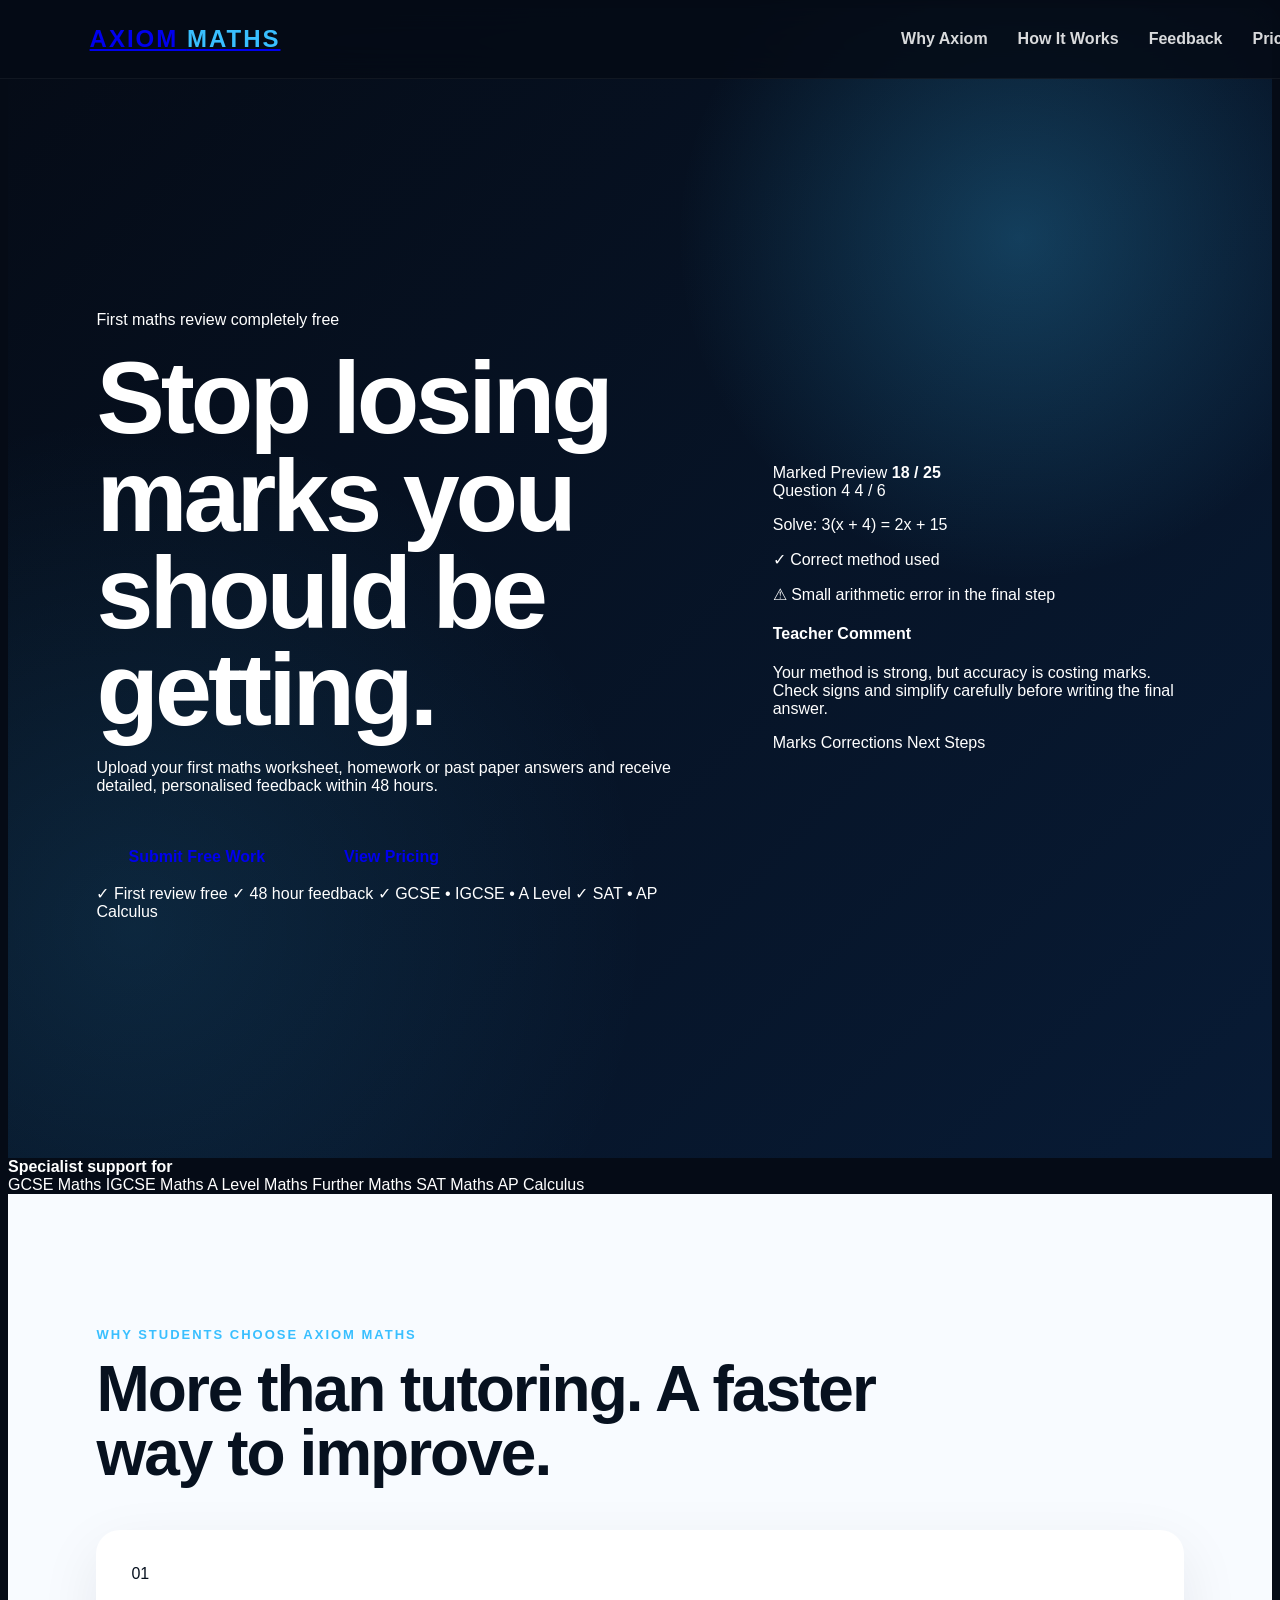
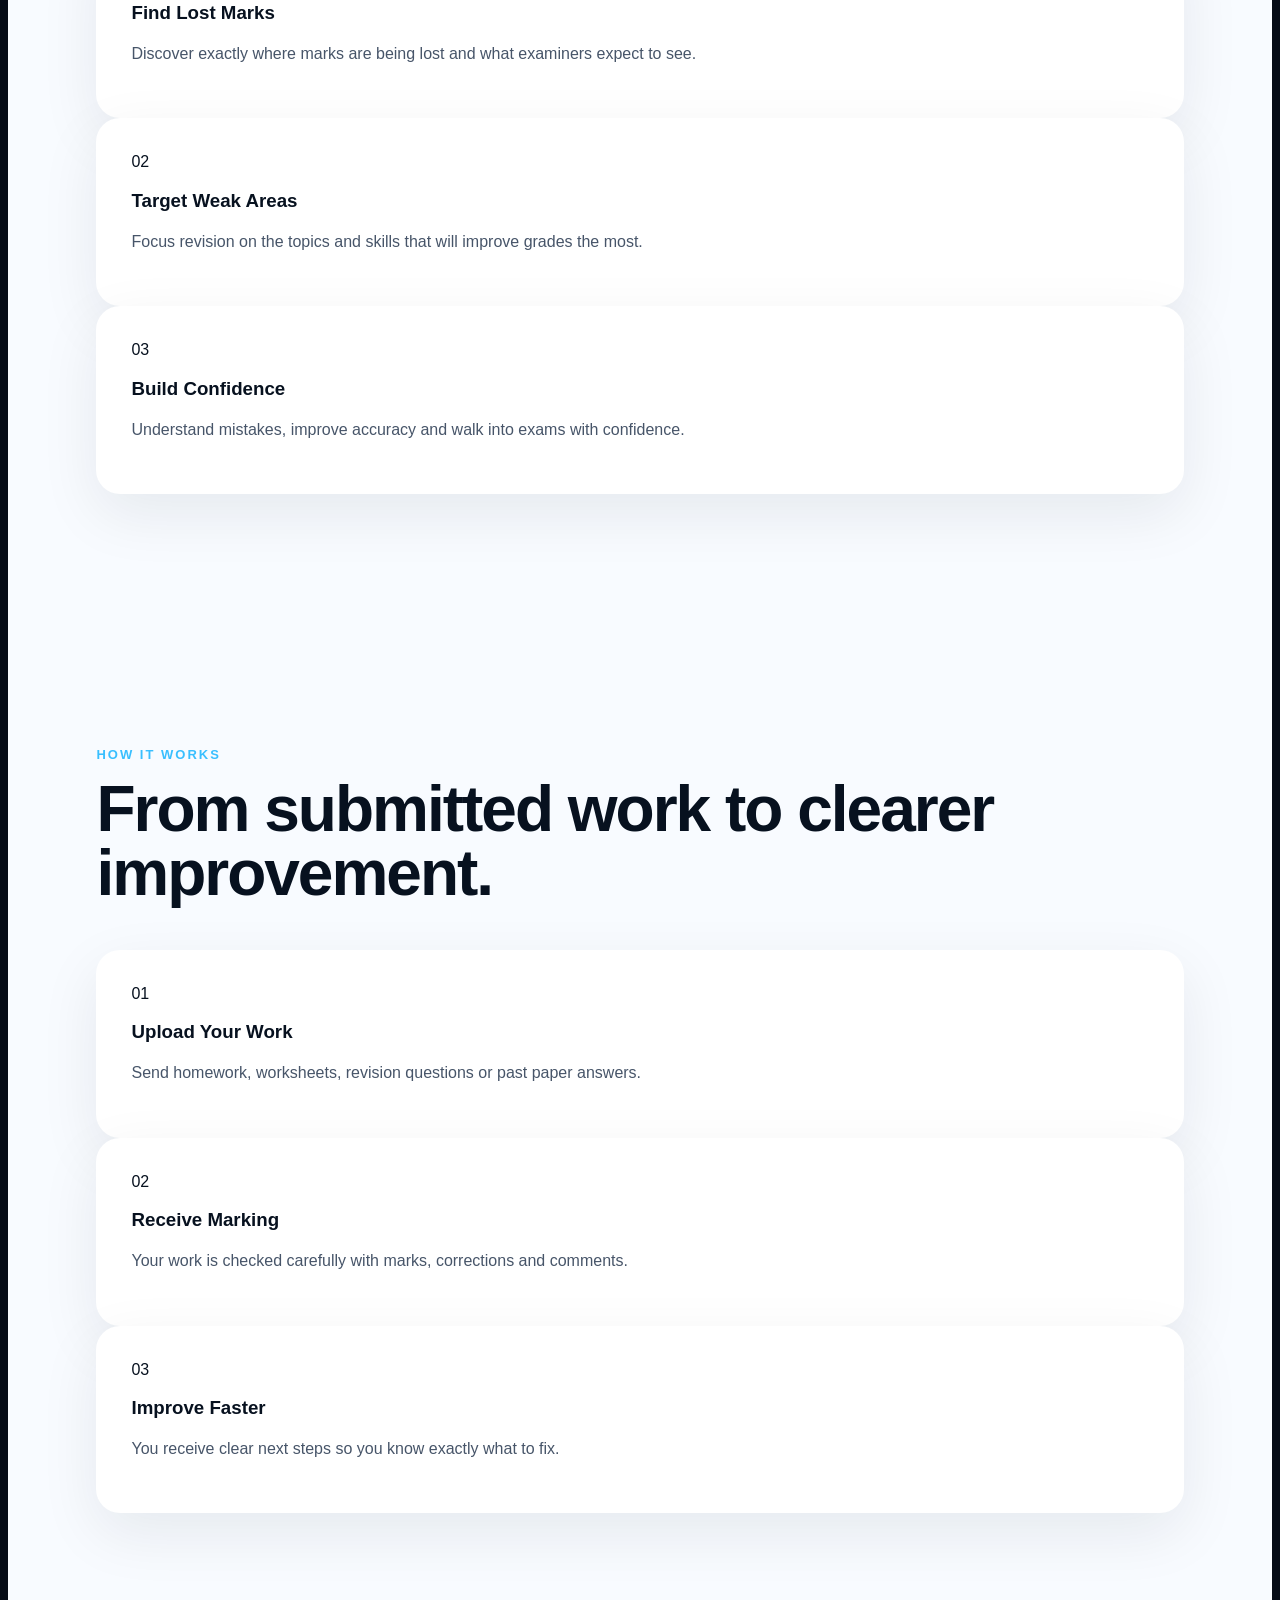
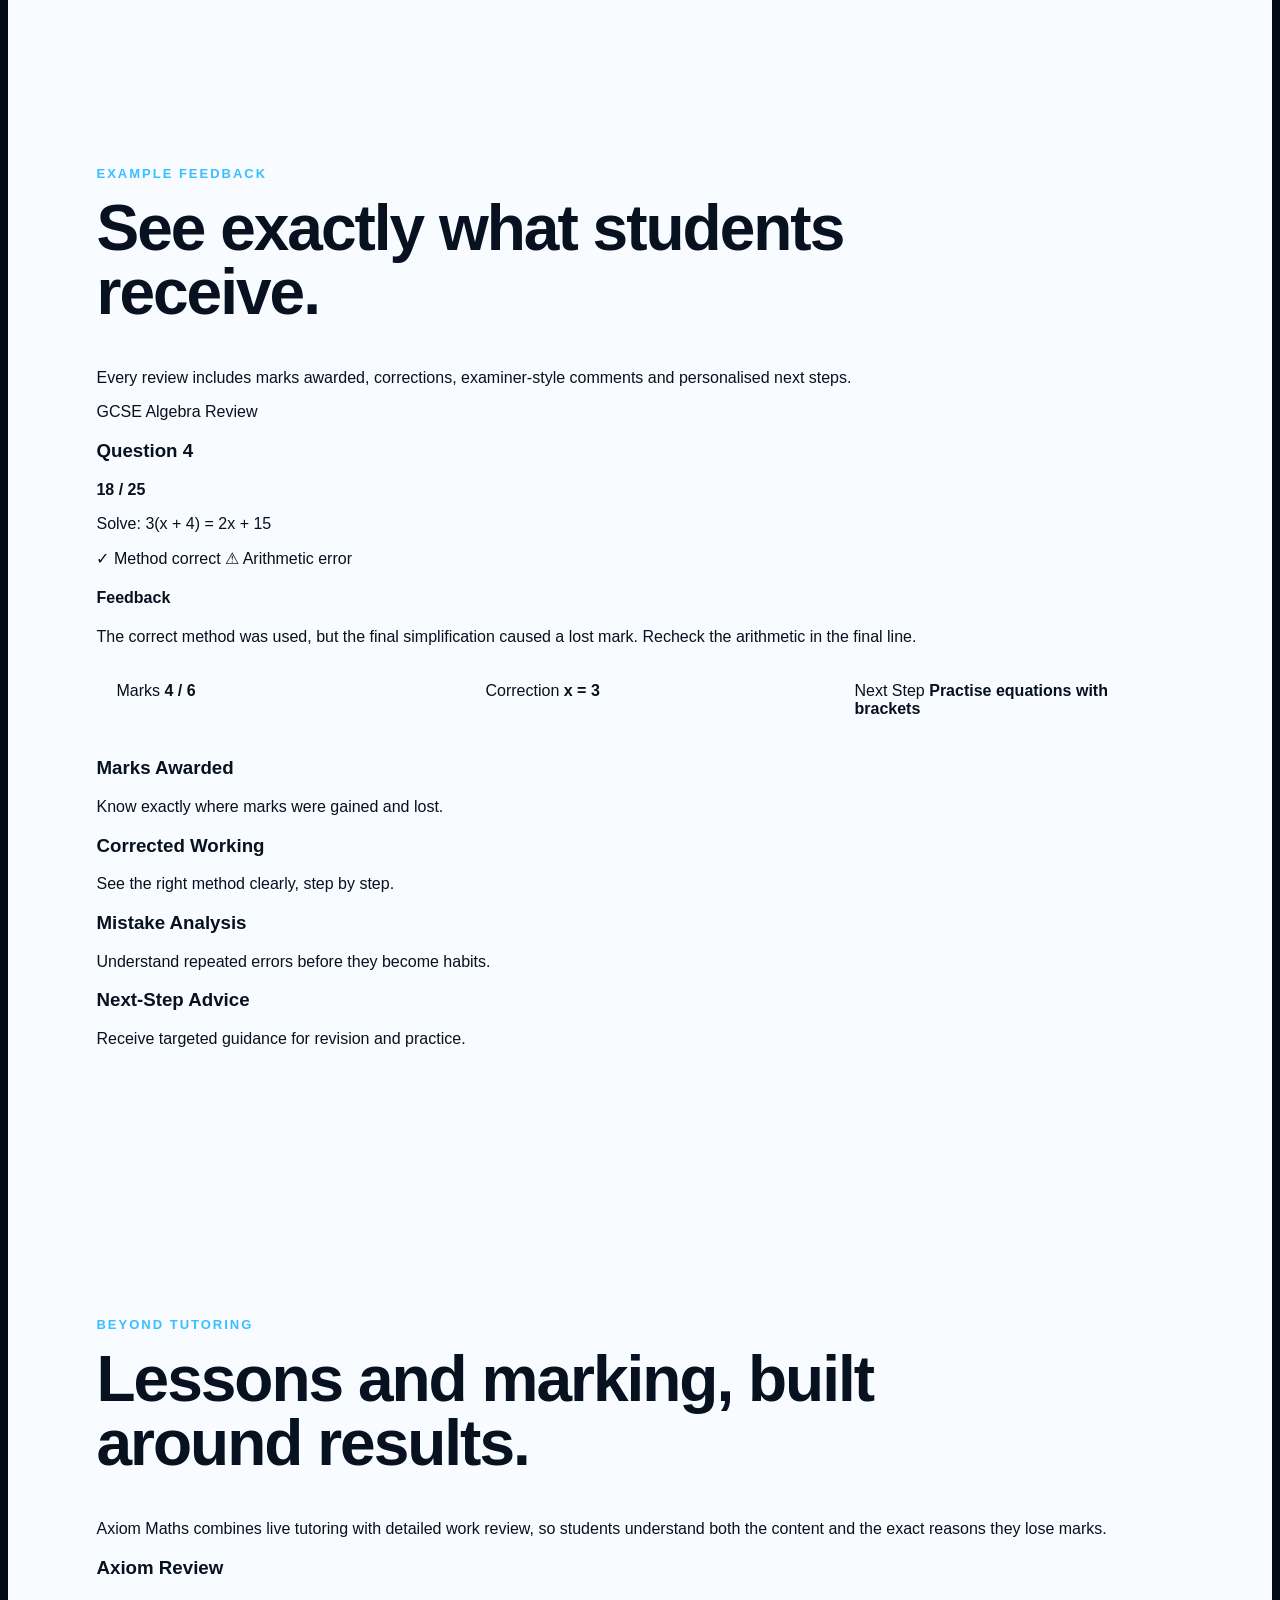
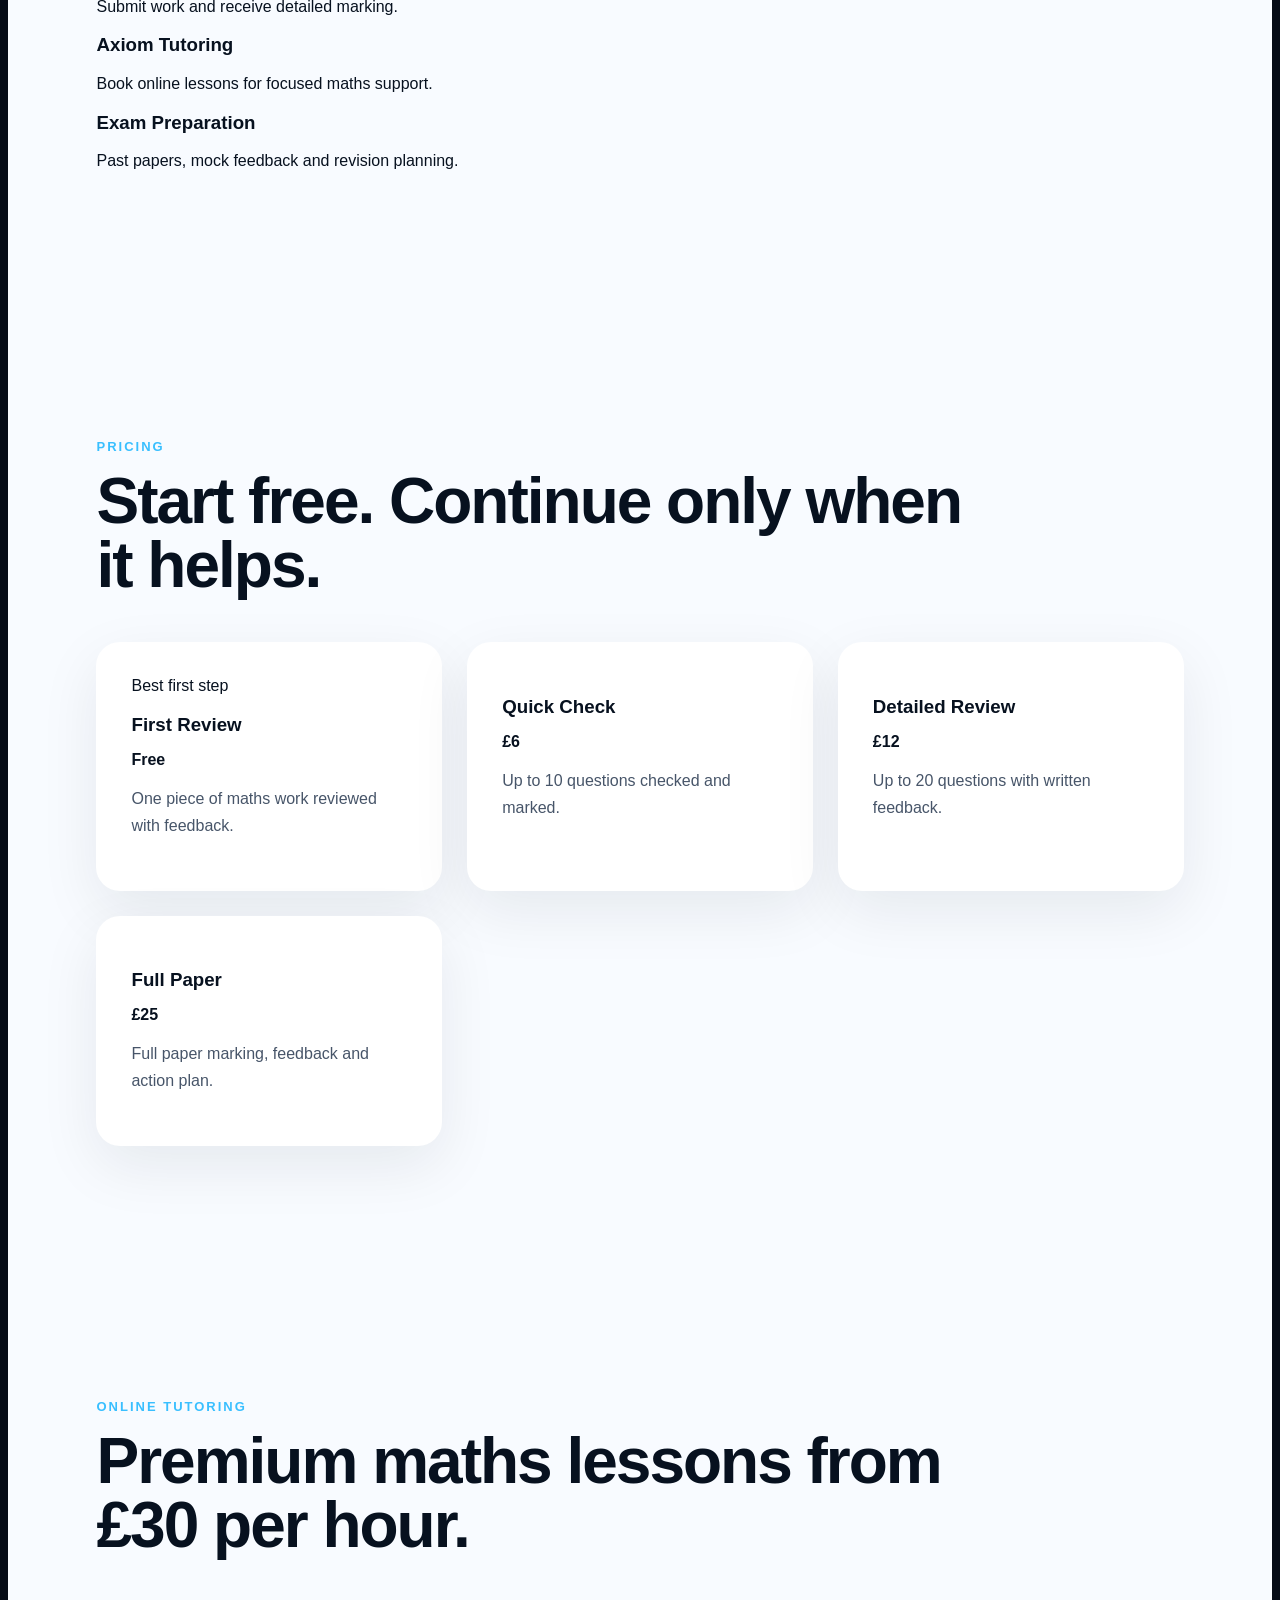
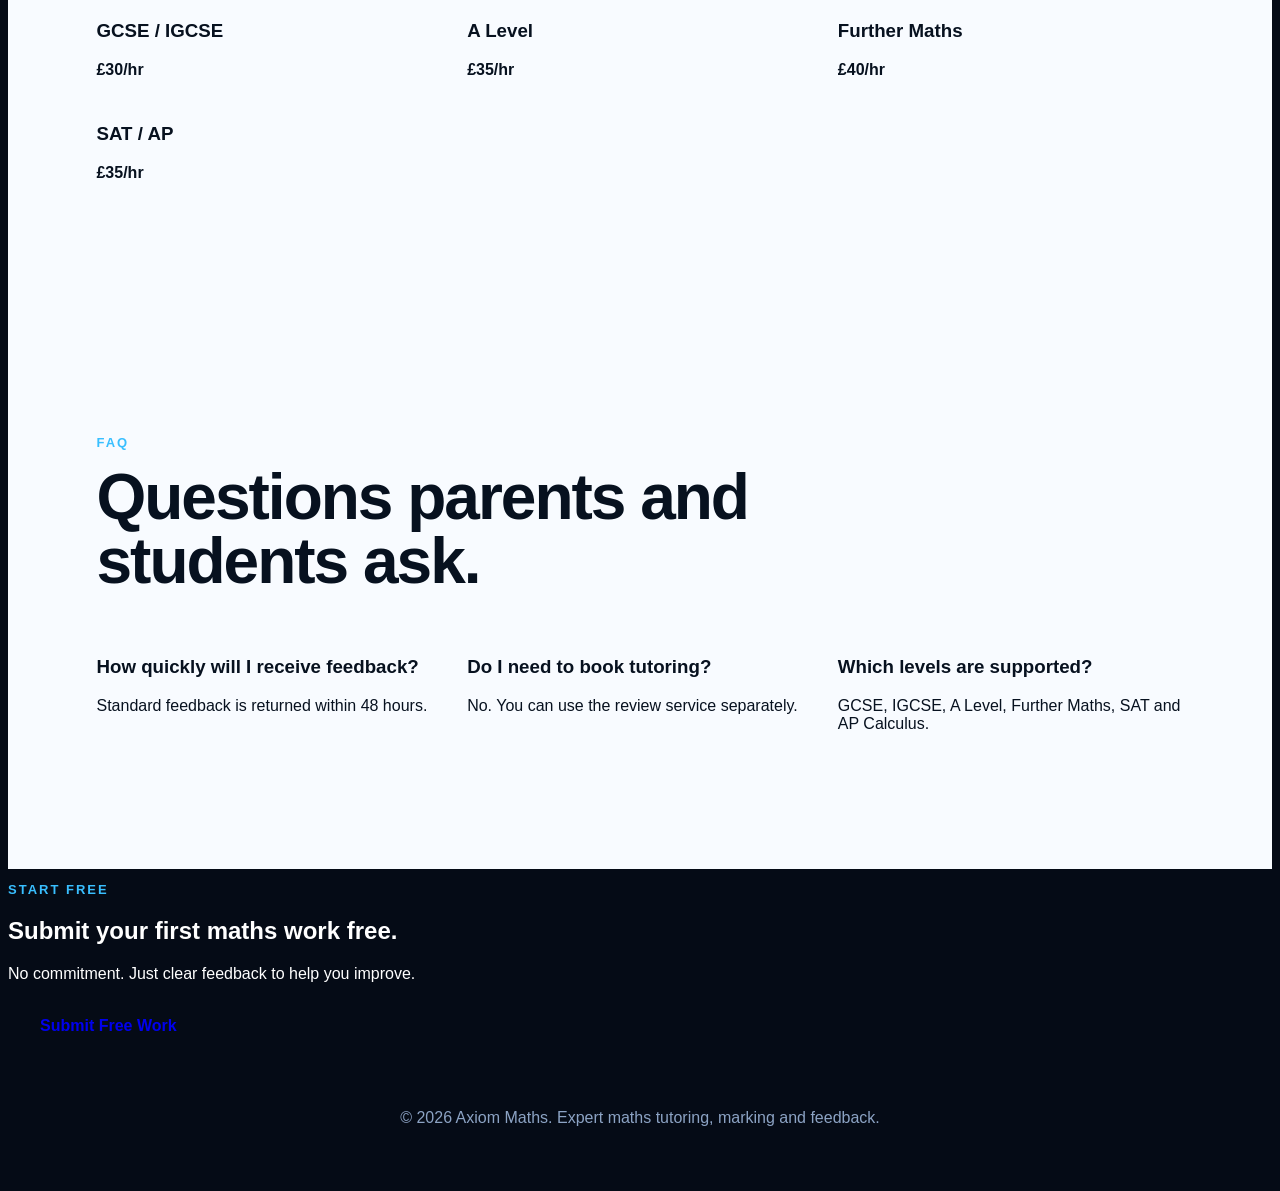
==== commit e46e9ca4: "Update index.html" ====
--- a/index.html
+++ b/index.html
@@ -1,231 +1,359 @@
-```html
 <!DOCTYPE html>
 <html lang="en">
 <head>
-<meta charset="UTF-8">
-<meta name="viewport" content="width=device-width, initial-scale=1.0">
-<title>Axiom Maths | Expert Maths Feedback & Tutoring</title>
-<link rel="stylesheet" href="style.css">
+  <meta charset="UTF-8" />
+  <meta name="viewport" content="width=device-width, initial-scale=1.0" />
+  <title>Axiom Maths | Free Maths Review & Online Tutoring</title>
+  <link rel="stylesheet" href="style.css" />
 </head>
 
 <body>
 
-<nav class="navbar">
-    <div class="logo">AXIOM <span>MATHS</span></div>
+  <nav class="navbar">
+    <a href="#" class="logo">AXIOM <span>MATHS</span></a>
 
     <div class="nav-links">
-        <a href="#why">Why Axiom</a>
-        <a href="#feedback">Feedback</a>
-        <a href="#pricing">Pricing</a>
-        <a href="#faq">FAQ</a>
-    </div>
-</nav>
-
-<header class="hero">
-
-    <div class="hero-content">
-
-        <p class="tag">FIRST REVIEW FREE</p>
-
-        <h1>Every Lost Mark Has A Reason.</h1>
-
-        <p class="hero-text">
-            Upload your maths work and receive personalised
-            feedback within 48 hours.
+      <a href="#why">Why Axiom</a>
+      <a href="#how">How It Works</a>
+      <a href="#feedback">Feedback</a>
+      <a href="#pricing">Pricing</a>
+      <a href="#faq">FAQ</a>
+    </div>
+  </nav>
+
+  <header class="hero">
+    <div class="hero-text-area">
+      <p class="eyebrow">First maths review completely free</p>
+
+      <h1>Stop losing marks you should be getting.</h1>
+
+      <p class="hero-subtitle">
+        Upload your first maths worksheet, homework or past paper answers and receive detailed,
+        personalised feedback within 48 hours.
+      </p>
+
+      <div class="hero-buttons">
+        <a href="#start" class="btn btn-primary">Submit Free Work</a>
+        <a href="#pricing" class="btn btn-secondary">View Pricing</a>
+      </div>
+
+      <div class="hero-points">
+        <span>✓ First review free</span>
+        <span>✓ 48 hour feedback</span>
+        <span>✓ GCSE • IGCSE • A Level</span>
+        <span>✓ SAT • AP Calculus</span>
+      </div>
+    </div>
+
+    <div class="hero-preview">
+      <div class="preview-header">
+        <span>Marked Preview</span>
+        <strong>18 / 25</strong>
+      </div>
+
+      <div class="preview-question">
+        <div class="question-top">
+          <span>Question 4</span>
+          <span class="score">4 / 6</span>
+        </div>
+
+        <p>Solve: 3(x + 4) = 2x + 15</p>
+
+        <div class="working-line wide"></div>
+        <div class="working-line medium"></div>
+
+        <p class="success">✓ Correct method used</p>
+        <p class="warning">⚠ Small arithmetic error in the final step</p>
+      </div>
+
+      <div class="preview-comment">
+        <h4>Teacher Comment</h4>
+        <p>
+          Your method is strong, but accuracy is costing marks. Check signs and simplify carefully
+          before writing the final answer.
         </p>
-
-        <div class="hero-buttons">
-            <a href="#start" class="btn primary">Submit Free Work</a>
-            <a href="#pricing" class="btn secondary">View Pricing</a>
-        </div>
-
-        <div class="trust-points">
-            <span>✓ First Review Free</span>
-            <span>✓ 48 Hour Feedback</span>
-            <span>✓ GCSE • IGCSE • A Level</span>
-            <span>✓ Personalised Marking</span>
-        </div>
-
-    </div>
-
-    <div class="paper-preview">
-
-        <div class="paper-header">
-            <span>Marked Paper Preview</span>
-            <strong>18 / 25</strong>
-        </div>
-
-        <div class="paper-card">
-
-            <h4>Question 4</h4>
-
-            <p>Solve: 3(x + 4) = 2x + 15</p>
-
-            <p class="good">✓ Method Correct</p>
-
-            <p class="issue">⚠ Arithmetic Error</p>
-
-            <p class="teacher-note">
-                Check calculations in the final step.
+      </div>
+
+      <div class="preview-tags">
+        <span>Marks</span>
+        <span>Corrections</span>
+        <span>Next Steps</span>
+      </div>
+    </div>
+  </header>
+
+  <section class="trust-strip">
+    <div>
+      <strong>Specialist support for</strong>
+    </div>
+
+    <div class="trust-badges">
+      <span>GCSE Maths</span>
+      <span>IGCSE Maths</span>
+      <span>A Level Maths</span>
+      <span>Further Maths</span>
+      <span>SAT Maths</span>
+      <span>AP Calculus</span>
+    </div>
+  </section>
+
+  <section id="why" class="section light-section">
+    <p class="section-label">Why students choose Axiom Maths</p>
+
+    <h2>More than tutoring. A faster way to improve.</h2>
+
+    <div class="three-grid">
+      <div class="card">
+        <span class="card-number">01</span>
+        <h3>Find Lost Marks</h3>
+        <p>Discover exactly where marks are being lost and what examiners expect to see.</p>
+      </div>
+
+      <div class="card">
+        <span class="card-number">02</span>
+        <h3>Target Weak Areas</h3>
+        <p>Focus revision on the topics and skills that will improve grades the most.</p>
+      </div>
+
+      <div class="card">
+        <span class="card-number">03</span>
+        <h3>Build Confidence</h3>
+        <p>Understand mistakes, improve accuracy and walk into exams with confidence.</p>
+      </div>
+    </div>
+  </section>
+
+  <section id="how" class="section light-section compact-top">
+    <p class="section-label">How it works</p>
+
+    <h2>From submitted work to clearer improvement.</h2>
+
+    <div class="three-grid">
+      <div class="card">
+        <span class="card-number">01</span>
+        <h3>Upload Your Work</h3>
+        <p>Send homework, worksheets, revision questions or past paper answers.</p>
+      </div>
+
+      <div class="card">
+        <span class="card-number">02</span>
+        <h3>Receive Marking</h3>
+        <p>Your work is checked carefully with marks, corrections and comments.</p>
+      </div>
+
+      <div class="card">
+        <span class="card-number">03</span>
+        <h3>Improve Faster</h3>
+        <p>You receive clear next steps so you know exactly what to fix.</p>
+      </div>
+    </div>
+  </section>
+
+  <section id="feedback" class="section dark-section">
+    <p class="section-label">Example feedback</p>
+
+    <div class="section-split-heading">
+      <h2>See exactly what students receive.</h2>
+      <p>
+        Every review includes marks awarded, corrections, examiner-style comments and personalised
+        next steps.
+      </p>
+    </div>
+
+    <div class="feedback-showcase">
+      <div class="report-card">
+        <div class="report-header">
+          <div>
+            <p>GCSE Algebra Review</p>
+            <h3>Question 4</h3>
+          </div>
+          <strong>18 / 25</strong>
+        </div>
+
+        <div class="report-question">
+          <p class="question-title">Solve: 3(x + 4) = 2x + 15</p>
+
+          <div class="method-row">
+            <span class="success">✓ Method correct</span>
+            <span class="warning">⚠ Arithmetic error</span>
+          </div>
+
+          <div class="feedback-note">
+            <h4>Feedback</h4>
+            <p>
+              The correct method was used, but the final simplification caused a lost mark.
+              Recheck the arithmetic in the final line.
             </p>
-
-        </div>
-
-    </div>
-
-</header>
-
-<section id="why" class="section">
-
-    <p class="section-label">WHY AXIOM MATHS</p>
-
-    <h2>More than tutoring. A faster way to improve.</h2>
-
-    <div class="card-grid">
-
-        <div class="card">
-            <h3>Find Lost Marks</h3>
-            <p>Identify exactly where marks are being lost.</p>
-        </div>
-
-        <div class="card">
-            <h3>Target Weak Areas</h3>
-            <p>Focus revision on what matters most.</p>
-        </div>
-
-        <div class="card">
-            <h3>Build Confidence</h3>
-            <p>Understand mistakes and improve faster.</p>
-        </div>
-
-    </div>
-
-</section>
-
-<section id="feedback" class="section dark">
-
-    <p class="section-label">EXAMPLE FEEDBACK</p>
-
-    <h2>See exactly what students receive.</h2>
-
-    <div class="report">
-
-        <div class="report-top">
-            <span>GCSE Algebra Review</span>
-            <strong>18 / 25</strong>
-        </div>
-
-        <div class="report-box">
-            <h4>Question 4</h4>
-            <p>Solve: 3(x + 4) = 2x + 15</p>
-            <p class="good">✓ Correct method used</p>
-            <p class="issue">⚠ Sign error in final step</p>
+          </div>
         </div>
 
         <div class="report-grid">
-
-            <div>
-                <h5>Marks</h5>
-                <p>4 / 6</p>
-            </div>
-
-            <div>
-                <h5>Correction</h5>
-                <p>x = 3</p>
-            </div>
-
-            <div>
-                <h5>Next Step</h5>
-                <p>Practise equations with brackets.</p>
-            </div>
-
-        </div>
-
-    </div>
-
-</section>
-
-<section id="pricing" class="section">
-
-    <p class="section-label">PRICING</p>
-
-    <h2>Start free. Continue only if it helps.</h2>
+          <div>
+            <span>Marks</span>
+            <strong>4 / 6</strong>
+          </div>
+
+          <div>
+            <span>Correction</span>
+            <strong>x = 3</strong>
+          </div>
+
+          <div>
+            <span>Next Step</span>
+            <strong>Practise equations with brackets</strong>
+          </div>
+        </div>
+      </div>
+
+      <div class="feedback-benefits">
+        <div>
+          <h3>Marks Awarded</h3>
+          <p>Know exactly where marks were gained and lost.</p>
+        </div>
+
+        <div>
+          <h3>Corrected Working</h3>
+          <p>See the right method clearly, step by step.</p>
+        </div>
+
+        <div>
+          <h3>Mistake Analysis</h3>
+          <p>Understand repeated errors before they become habits.</p>
+        </div>
+
+        <div>
+          <h3>Next-Step Advice</h3>
+          <p>Receive targeted guidance for revision and practice.</p>
+        </div>
+      </div>
+    </div>
+  </section>
+
+  <section class="section light-section">
+    <p class="section-label">Beyond tutoring</p>
+
+    <div class="split-layout">
+      <div>
+        <h2>Lessons and marking, built around results.</h2>
+        <p class="large-text">
+          Axiom Maths combines live tutoring with detailed work review, so students understand both
+          the content and the exact reasons they lose marks.
+        </p>
+      </div>
+
+      <div class="service-stack">
+        <div>
+          <h3>Axiom Review</h3>
+          <p>Submit work and receive detailed marking.</p>
+        </div>
+
+        <div>
+          <h3>Axiom Tutoring</h3>
+          <p>Book online lessons for focused maths support.</p>
+        </div>
+
+        <div>
+          <h3>Exam Preparation</h3>
+          <p>Past papers, mock feedback and revision planning.</p>
+        </div>
+      </div>
+    </div>
+  </section>
+
+  <section id="pricing" class="section light-section compact-top">
+    <p class="section-label">Pricing</p>
+
+    <h2>Start free. Continue only when it helps.</h2>
 
     <div class="pricing-grid">
-
-        <div class="price-card featured">
-            <h3>First Review</h3>
-            <h4>FREE</h4>
-            <p>One complete maths work review.</p>
-        </div>
-
-        <div class="price-card">
-            <h3>Quick Check</h3>
-            <h4>£6</h4>
-            <p>Up to 10 questions checked.</p>
-        </div>
-
-        <div class="price-card">
-            <h3>Detailed Review</h3>
-            <h4>£12</h4>
-            <p>Detailed written feedback.</p>
-        </div>
-
-        <div class="price-card">
-            <h3>Full Paper</h3>
-            <h4>£25</h4>
-            <p>Full paper review and action plan.</p>
-        </div>
-
-    </div>
-
-</section>
-
-<section id="faq" class="section">
-
+      <div class="price-card featured-price">
+        <span class="pill">Best first step</span>
+        <h3>First Review</h3>
+        <strong>Free</strong>
+        <p>One piece of maths work reviewed with feedback.</p>
+      </div>
+
+      <div class="price-card">
+        <h3>Quick Check</h3>
+        <strong>£6</strong>
+        <p>Up to 10 questions checked and marked.</p>
+      </div>
+
+      <div class="price-card">
+        <h3>Detailed Review</h3>
+        <strong>£12</strong>
+        <p>Up to 20 questions with written feedback.</p>
+      </div>
+
+      <div class="price-card">
+        <h3>Full Paper</h3>
+        <strong>£25</strong>
+        <p>Full paper marking, feedback and action plan.</p>
+      </div>
+    </div>
+  </section>
+
+  <section class="section dark-section">
+    <p class="section-label">Online tutoring</p>
+
+    <h2>Premium maths lessons from £30 per hour.</h2>
+
+    <div class="pricing-grid">
+      <div class="dark-price">
+        <h3>GCSE / IGCSE</h3>
+        <strong>£30/hr</strong>
+      </div>
+
+      <div class="dark-price">
+        <h3>A Level</h3>
+        <strong>£35/hr</strong>
+      </div>
+
+      <div class="dark-price">
+        <h3>Further Maths</h3>
+        <strong>£40/hr</strong>
+      </div>
+
+      <div class="dark-price">
+        <h3>SAT / AP</h3>
+        <strong>£35/hr</strong>
+      </div>
+    </div>
+  </section>
+
+  <section id="faq" class="section light-section">
     <p class="section-label">FAQ</p>
 
-    <h2>Common Questions.</h2>
+    <h2>Questions parents and students ask.</h2>
 
     <div class="faq-grid">
-
-        <div class="card">
-            <h3>How long does feedback take?</h3>
-            <p>Within 48 hours.</p>
-        </div>
-
-        <div class="card">
-            <h3>Do I need tutoring?</h3>
-            <p>No. Review services can be used independently.</p>
-        </div>
-
-        <div class="card">
-            <h3>Which levels are supported?</h3>
-            <p>GCSE, IGCSE, A Level, SAT and AP.</p>
-        </div>
-
-    </div>
-
-</section>
-
-<section id="start" class="cta">
-
-    <h2>Submit Your First Maths Work Free.</h2>
-
-    <p>
-        No commitment. Just personalised feedback.
-    </p>
-
-    <a href="#" class="btn primary">
-        Submit Free Work
-    </a>
-
-</section>
-
-<footer>
-    © Axiom Maths
-</footer>
+      <div class="faq-card">
+        <h3>How quickly will I receive feedback?</h3>
+        <p>Standard feedback is returned within 48 hours.</p>
+      </div>
+
+      <div class="faq-card">
+        <h3>Do I need to book tutoring?</h3>
+        <p>No. You can use the review service separately.</p>
+      </div>
+
+      <div class="faq-card">
+        <h3>Which levels are supported?</h3>
+        <p>GCSE, IGCSE, A Level, Further Maths, SAT and AP Calculus.</p>
+      </div>
+    </div>
+  </section>
+
+  <section id="start" class="cta-section">
+    <p class="section-label">Start free</p>
+    <h2>Submit your first maths work free.</h2>
+    <p>No commitment. Just clear feedback to help you improve.</p>
+    <a href="#" class="btn btn-primary">Submit Free Work</a>
+  </section>
+
+  <footer>
+    <p>© 2026 Axiom Maths. Expert maths tutoring, marking and feedback.</p>
+  </footer>
 
 </body>
 </html>
-```
--- a/style.css
+++ b/style.css
@@ -1,517 +1,335 @@
-* {
-  margin: 0;
-  padding: 0;
-  box-sizing: border-box;
-  scroll-behavior: smooth;
-}
-
-body {
-  font-family: Inter, Arial, sans-serif;
-  background: #050b16;
-  color: white;
-}
-
-.navbar {
-  position: fixed;
-  width: 100%;
-  top: 0;
-  z-index: 1000;
-  padding: 24px 7%;
-  display: flex;
-  justify-content: space-between;
-  align-items: center;
-  background: rgba(5, 11, 22, 0.82);
-  backdrop-filter: blur(18px);
-  border-bottom: 1px solid rgba(255,255,255,0.06);
-}
-
-.logo {
-  font-size: 24px;
-  font-weight: 900;
-  letter-spacing: 2px;
-}
-
-.logo span {
-  color: #39bfff;
-}
-
-.nav-links {
-  display: flex;
-  gap: 30px;
-}
-
-.nav-links a {
-  color: #eaf6ff;
-  text-decoration: none;
-  font-weight: 700;
-  opacity: 0.85;
-}
-
-.nav-links a:hover {
-  color: #39bfff;
-}
-
-.hero {
-  min-height: 100vh;
-  padding: 150px 7% 100px;
-  display: grid;
-  grid-template-columns: 1.15fr 0.85fr;
-  gap: 60px;
-  align-items: center;
-  background:
-    radial-gradient(circle at 80% 20%, rgba(57,191,255,0.28), transparent 28%),
-    radial-gradient(circle at 10% 85%, rgba(57,191,255,0.12), transparent 35%),
-    linear-gradient(135deg, #050b16, #081b35);
+```css
+*{
+margin:0;
+padding:0;
+box-sizing:border-box;
+scroll-behavior:smooth;
+}
+
+body{
+font-family:Inter,Arial,sans-serif;
+background:#050b16;
+color:white;
+overflow-x:hidden;
+}
+
+.navbar{
+position:fixed;
+top:0;
+left:0;
+width:100%;
+padding:25px 7%;
+display:flex;
+justify-content:space-between;
+align-items:center;
+background:rgba(5,11,22,.85);
+backdrop-filter:blur(20px);
+z-index:1000;
+border-bottom:1px solid rgba(255,255,255,.05);
+}
+
+.logo{
+font-size:24px;
+font-weight:900;
+letter-spacing:2px;
+}
+
+.logo span{
+color:#39bfff;
+}
+
+.nav-links{
+display:flex;
+gap:30px;
+}
+
+.nav-links a{
+color:white;
+text-decoration:none;
+font-weight:700;
+opacity:.85;
+}
+
+.nav-links a:hover{
+color:#39bfff;
+}
+
+.hero{
+min-height:100vh;
+display:grid;
+grid-template-columns:1.2fr .8fr;
+gap:60px;
+align-items:center;
+padding:150px 7% 100px;
+background:
+radial-gradient(circle at 80% 20%,rgba(57,191,255,.25),transparent 25%),
+radial-gradient(circle at 10% 80%,rgba(57,191,255,.12),transparent 35%),
+linear-gradient(135deg,#050b16,#081b35);
 }
 
 .tag,
-.label {
-  color: #39bfff;
-  font-size: 13px;
-  font-weight: 900;
-  letter-spacing: 2.2px;
-  text-transform: uppercase;
-}
-
-.hero h1 {
-  font-size: clamp(56px, 8vw, 104px);
-  line-height: 0.95;
-  letter-spacing: -4px;
-  margin: 22px 0;
-}
-
-.hero-text {
-  font-size: 22px;
-  line-height: 1.7;
-  color: #c7d7ee;
-  max-width: 720px;
-}
-
-.buttons {
-  display: flex;
-  gap: 16px;
-  flex-wrap: wrap;
-  margin-top: 36px;
-}
-
-.btn {
-  display: inline-block;
-  padding: 17px 30px;
-  border-radius: 999px;
-  text-decoration: none;
-  font-weight: 900;
-  transition: 0.25s;
-}
-
-.primary {
-  color: #03101f;
-  background: linear-gradient(135deg, #39bfff, #0ea5e9);
-  box-shadow: 0 22px 60px rgba(57,191,255,0.28);
-}
-
-.secondary {
-  color: white;
-  border: 1px solid rgba(57,191,255,0.4);
-  background: rgba(255,255,255,0.04);
-}
-
-.btn:hover {
-  transform: translateY(-3px);
-}
-
-.badges {
-  display: flex;
-  gap: 12px;
-  flex-wrap: wrap;
-  margin-top: 42px;
-}
-
-.badges span,
-.trust span {
-  padding: 10px 16px;
-  border-radius: 999px;
-  background: rgba(255,255,255,0.06);
-  border: 1px solid rgba(255,255,255,0.09);
-  font-weight: 700;
-  font-size: 14px;
-}
-
-.paper-preview {
-  background: rgba(255,255,255,0.07);
-  border: 1px solid rgba(255,255,255,0.12);
-  border-radius: 34px;
-  padding: 34px;
-  backdrop-filter: blur(18px);
-  box-shadow: 0 35px 100px rgba(0,0,0,0.3);
-}
-
-.paper-top {
-  display: flex;
-  justify-content: space-between;
-  margin-bottom: 24px;
-  color: #39bfff;
-}
-
-.paper-top strong {
-  color: white;
-  font-size: 26px;
-}
-
-.question {
-  background: rgba(255,255,255,0.06);
-  padding: 22px;
-  border-radius: 22px;
-  margin-bottom: 18px;
-}
-
-.work-line {
-  height: 10px;
-  width: 90%;
-  border-radius: 999px;
-  background: rgba(255,255,255,0.18);
-  margin: 14px 0;
-}
-
-.work-line.short {
-  width: 60%;
-}
-
-.feedback {
-  color: #39bfff;
-  font-weight: 800;
-}
-
-.comment {
-  color: #c7d7ee;
-  line-height: 1.6;
-}
-
-.mini-cards {
-  display: grid;
-  grid-template-columns: repeat(3, 1fr);
-  gap: 14px;
-}
-
-.mini-cards div {
-  padding: 14px;
-  text-align: center;
-  border-radius: 16px;
-  background: rgba(57,191,255,0.12);
-  font-weight: 800;
-}
-
-.trust {
-  padding: 28px 7%;
-  background: #06101d;
-  display: flex;
-  justify-content: space-between;
-  align-items: center;
-  gap: 30px;
-  border-top: 1px solid rgba(255,255,255,0.06);
-  border-bottom: 1px solid rgba(255,255,255,0.06);
-}
-
-.trust p {
-  color: #9fb3ce;
-  font-weight: 700;
-}
-
-.trust div {
-  display: flex;
-  gap: 12px;
-  flex-wrap: wrap;
-}
-
-.section {
-  padding: 115px 7%;
-  background: #f8fbff;
-  color: #07111f;
+.section-label{
+color:#39bfff;
+font-size:13px;
+font-weight:900;
+letter-spacing:2px;
+text-transform:uppercase;
+}
+
+.hero h1{
+font-size:clamp(60px,8vw,110px);
+line-height:.95;
+letter-spacing:-4px;
+margin:20px 0;
+max-width:800px;
+}
+
+.hero-text{
+font-size:22px;
+line-height:1.7;
+color:#c8d7ee;
+max-width:650px;
+}
+
+.hero-buttons{
+display:flex;
+gap:15px;
+margin-top:35px;
+flex-wrap:wrap;
+}
+
+.btn{
+display:inline-block;
+padding:18px 32px;
+border-radius:999px;
+text-decoration:none;
+font-weight:900;
+transition:.25s;
+}
+
+.primary{
+background:linear-gradient(135deg,#39bfff,#0ea5e9);
+color:#05101d;
+box-shadow:0 20px 50px rgba(57,191,255,.3);
+}
+
+.secondary{
+background:rgba(255,255,255,.05);
+border:1px solid rgba(57,191,255,.25);
+color:white;
+}
+
+.btn:hover{
+transform:translateY(-3px);
+}
+
+.trust-points{
+display:flex;
+flex-wrap:wrap;
+gap:12px;
+margin-top:35px;
+}
+
+.trust-points span{
+padding:10px 16px;
+border-radius:999px;
+background:rgba(255,255,255,.06);
+border:1px solid rgba(255,255,255,.08);
+font-size:14px;
+}
+
+.paper-preview{
+background:rgba(255,255,255,.06);
+border:1px solid rgba(255,255,255,.08);
+padding:35px;
+border-radius:30px;
+backdrop-filter:blur(20px);
+}
+
+.paper-header{
+display:flex;
+justify-content:space-between;
+margin-bottom:25px;
+color:#39bfff;
+font-weight:800;
+}
+
+.paper-card{
+background:rgba(255,255,255,.05);
+padding:25px;
+border-radius:20px;
+}
+
+.paper-card h4{
+margin-bottom:10px;
+}
+
+.teacher-note{
+margin-top:15px;
+color:#c8d7ee;
+}
+
+.good{
+color:#4ade80;
+font-weight:700;
+margin-top:15px;
+}
+
+.issue{
+color:#fbbf24;
+font-weight:700;
+margin-top:10px;
+}
+
+.section{
+padding:120px 7%;
+background:#f8fbff;
+color:#07111f;
+}
+
+.dark{
+background:
+radial-gradient(circle at 75% 20%,rgba(57,191,255,.15),transparent 30%),
+#07111f;
+color:white;
 }
 
 .section h2,
-.cta h2 {
-  font-size: clamp(40px, 5vw, 72px);
-  line-height: 1;
-  letter-spacing: -2.5px;
-  max-width: 940px;
-  margin: 16px 0 48px;
-}
-
-.steps,
-.feature-grid,
-.pricing,
-.faq {
-  display: grid;
-  gap: 24px;
-}
-
-.steps {
-  grid-template-columns: repeat(3, 1fr);
-}
-
-.steps div,
-.feature-grid div,
-.price-card,
-.faq div,
-.service-stack div {
-  background: white;
-  padding: 34px;
-  border-radius: 28px;
-  box-shadow: 0 24px 70px rgba(15,23,42,0.08);
-  border: 1px solid rgba(15,23,42,0.06);
-}
-
-.steps b {
-  color: #39bfff;
-}
-
-.steps h3,
-.feature-grid h3,
-.price-card h3,
-.faq h3,
-.service-stack h3 {
-  font-size: 24px;
-  margin: 14px 0;
-}
-
-.steps p,
-.feature-grid p,
-.price-card p,
-.faq p,
-.split p,
-.service-stack p {
-  color: #475569;
-  line-height: 1.7;
-  font-size: 17px;
-}
-
-.dark {
-  background:
-    radial-gradient(circle at 75% 20%, rgba(57,191,255,0.18), transparent 32%),
-    #07111f;
-  color: white;
-}
-
-.dark h2 {
-  color: white;
-}
-
-.feature-grid {
-  grid-template-columns: repeat(4, 1fr);
-}
-
-.feature-grid div,
-.dark-card {
-  background: rgba(255,255,255,0.06);
-  border: 1px solid rgba(57,191,255,0.18);
-  box-shadow: none;
-}
-
-.feature-grid p,
-.dark-card p {
-  color: #c7d7ee;
-}
-
-.split {
-  display: grid;
-  grid-template-columns: 1fr 1fr;
-  gap: 56px;
-  align-items: center;
-}
-
-.service-stack {
-  display: grid;
-  gap: 18px;
-}
-
-.pricing {
-  grid-template-columns: repeat(4, 1fr);
-}
-
-.price-card h4,
-.dark-card h4 {
-  font-size: 48px;
-  margin: 14px 0;
-  color: #07111f;
-}
-
-.price-card.main {
-  background: #07111f;
-  color: white;
-  border: 2px solid #39bfff;
-}
-
-.price-card.main h4 {
-  color: #39bfff;
-}
-
-.price-card.main p {
-  color: #c7d7ee;
-}
-
-.price-card.main span {
-  display: inline-block;
-  background: #39bfff;
-  color: #07111f;
-  padding: 8px 14px;
-  border-radius: 999px;
-  font-size: 12px;
-  font-weight: 900;
-}
-
-.dark-card {
-  padding: 32px;
-  border-radius: 28px;
-  text-align: center;
-}
-
-.dark-card h4 {
-  color: #39bfff;
-}
-
-.cta {
-  padding: 125px 7%;
-  text-align: center;
-  background:
-    radial-gradient(circle at 50% 0%, rgba(57,191,255,0.14), transparent 38%),
-    white;
-  color: #07111f;
-}
-
-.cta h2,
-.cta p {
-  margin-left: auto;
-  margin-right: auto;
-}
-
-.cta p {
-  color: #475569;
-  max-width: 700px;
-  font-size: 20px;
-  line-height: 1.7;
-  margin-bottom: 35px;
-}
-
-footer {
-  background: #050b16;
-  color: #92a8c7;
-  text-align: center;
-  padding: 38px 7%;
-}
-
-@media (max-width: 1000px) {
-  .nav-links {
-    display: none;
-  }
-
-  .hero,
-  .split,
-  .steps,
-  .feature-grid,
-  .pricing {
-    grid-template-columns: 1fr;
-  }
-
-  .trust {
-    align-items: flex-start;
-    flex-direction: column;
-  }
-
-  .hero {
-    padding-top: 135px;
-  }
-
-  .hero h1 {
-    font-size: 58px;
-  }
-
-  .mini-cards {
-    grid-template-columns: 1fr;
-  }
-}
-.example-section {
-padding: 120px 7%;
-background: #06101d;
-color: white;
-}
-
-.example-section h2 {
-margin-top: 15px;
-margin-bottom: 20px;
-}
-
-.example-intro {
-max-width: 700px;
-color: #b7c8df;
-line-height: 1.7;
-margin-bottom: 50px;
-font-size: 18px;
-}
-
-.report-card {
-background: rgba(255,255,255,0.05);
-border: 1px solid rgba(255,255,255,0.08);
-border-radius: 30px;
-padding: 35px;
-backdrop-filter: blur(20px);
-}
-
-.report-header {
-display: flex;
-justify-content: space-between;
-margin-bottom: 25px;
-font-weight: 800;
-color: #39bfff;
-}
-
-.question-block {
-background: rgba(255,255,255,0.04);
-padding: 25px;
-border-radius: 20px;
-margin-bottom: 25px;
-}
-
-.question-block h4 {
-margin-bottom: 12px;
-}
-
-.good {
-color: #4ade80;
-font-weight: 700;
-margin-top: 15px;
-}
-
-.issue {
-color: #fbbf24;
-font-weight: 700;
-margin-top: 10px;
-}
-
-.feedback-grid {
-display: grid;
-grid-template-columns: repeat(3,1fr);
-gap: 20px;
-}
-
-.feedback-grid div {
-background: rgba(255,255,255,0.04);
-padding: 20px;
-border-radius: 18px;
-}
-
-.feedback-grid h5 {
-color: #39bfff;
-margin-bottom: 10px;
-}
-
-.feedback-grid p {
-color: white;
+.cta h2{
+font-size:clamp(42px,5vw,72px);
+line-height:1;
+margin:15px 0 45px;
+letter-spacing:-2px;
+max-width:900px;
+}
+
+.card-grid,
+.pricing-grid,
+.faq-grid{
+display:grid;
+grid-template-columns:repeat(3,1fr);
+gap:25px;
+}
+
+.card,
+.price-card{
+background:white;
+padding:35px;
+border-radius:24px;
+box-shadow:0 20px 60px rgba(15,23,42,.08);
+}
+
+.card h3,
+.price-card h3{
+margin-bottom:15px;
+}
+
+.card p,
+.price-card p{
+line-height:1.7;
+color:#475569;
+}
+
+.report{
+background:rgba(255,255,255,.05);
+padding:35px;
+border-radius:30px;
+border:1px solid rgba(255,255,255,.08);
+}
+
+.report-top{
+display:flex;
+justify-content:space-between;
+margin-bottom:25px;
+color:#39bfff;
+font-weight:800;
+}
+
+.report-box{
+background:rgba(255,255,255,.05);
+padding:25px;
+border-radius:20px;
+margin-bottom:25px;
+}
+
+.report-grid{
+display:grid;
+grid-template-columns:repeat(3,1fr);
+gap:20px;
+}
+
+.report-grid div{
+background:rgba(255,255,255,.05);
+padding:20px;
+border-radius:18px;
+}
+
+.report-grid h5{
+margin-bottom:10px;
+color:#39bfff;
+}
+
+.featured{
+background:#07111f;
+border:2px solid #39bfff;
+color:white;
+}
+
+.featured h4{
+color:#39bfff;
+}
+
+.price-card h4{
+font-size:48px;
+margin:15px 0;
+}
+
+.cta{
+padding:130px 7%;
+text-align:center;
+background:white;
+color:#07111f;
+}
+
+.cta p{
+font-size:20px;
+margin-bottom:35px;
+color:#475569;
+}
+
+footer{
+background:#050b16;
+padding:40px;
+text-align:center;
+color:#8ca3c4;
 }
 
 @media(max-width:1000px){
 
-.feedback-grid{
+.hero,
+.card-grid,
+.pricing-grid,
+.faq-grid,
+.report-grid{
 grid-template-columns:1fr;
 }
 
-}
+.nav-links{
+display:none;
+}
+
+.hero{
+padding-top:130px;
+}
+
+.hero h1{
+font-size:58px;
+}
+
+.report-top{
+flex-direction:column;
+gap:10px;
+}
+
+}
+```
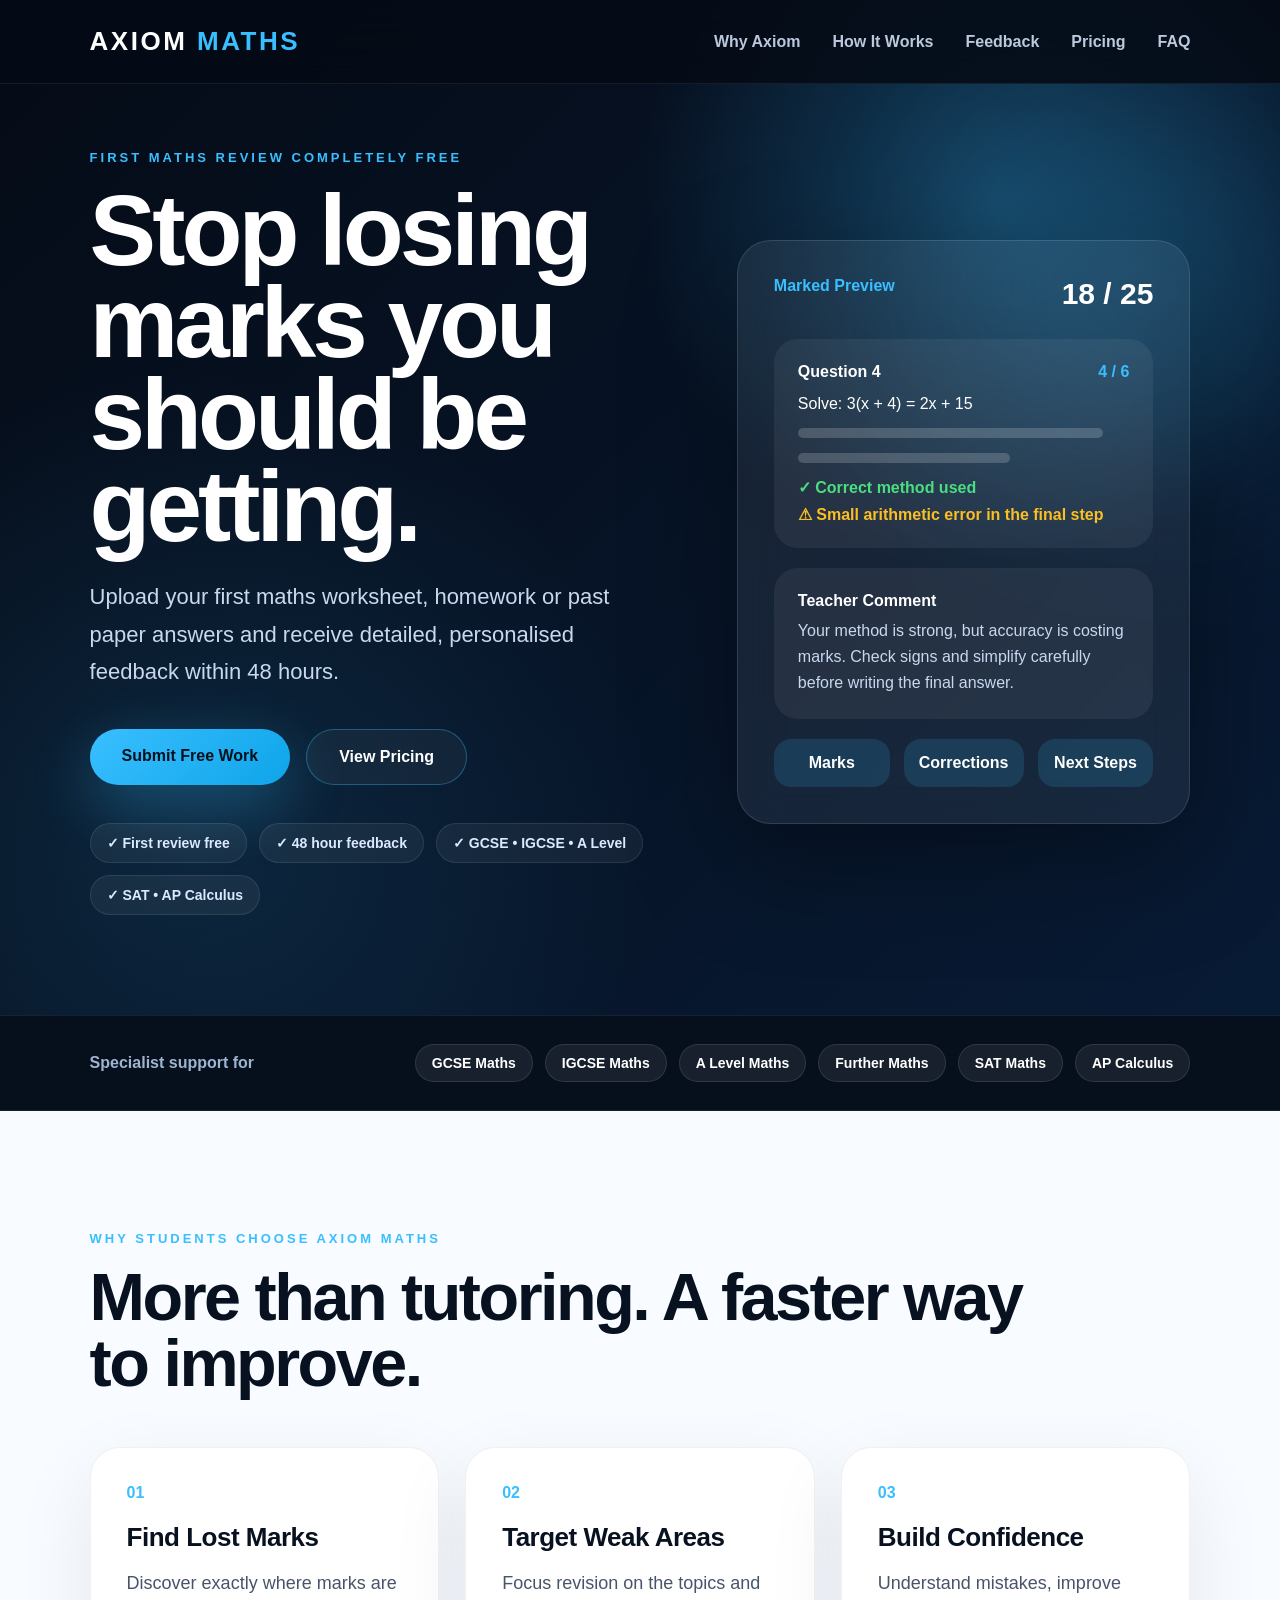
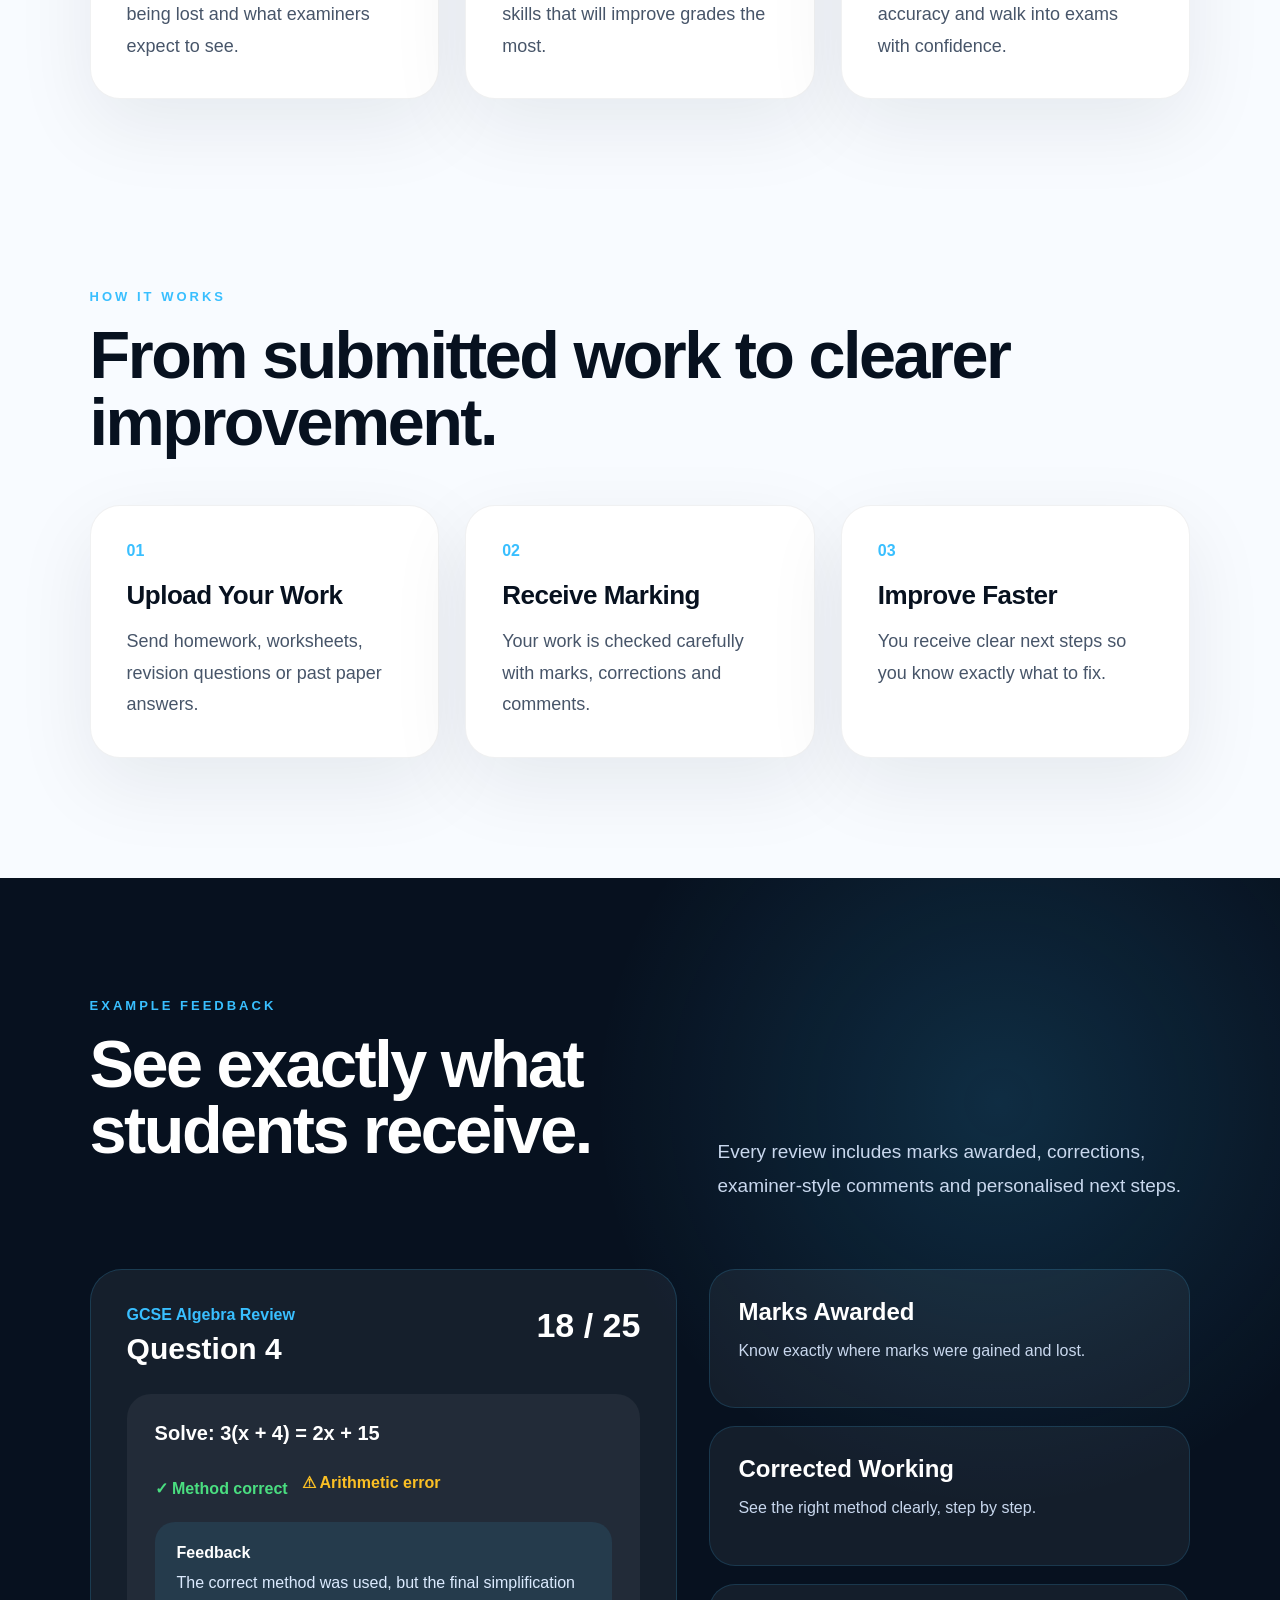
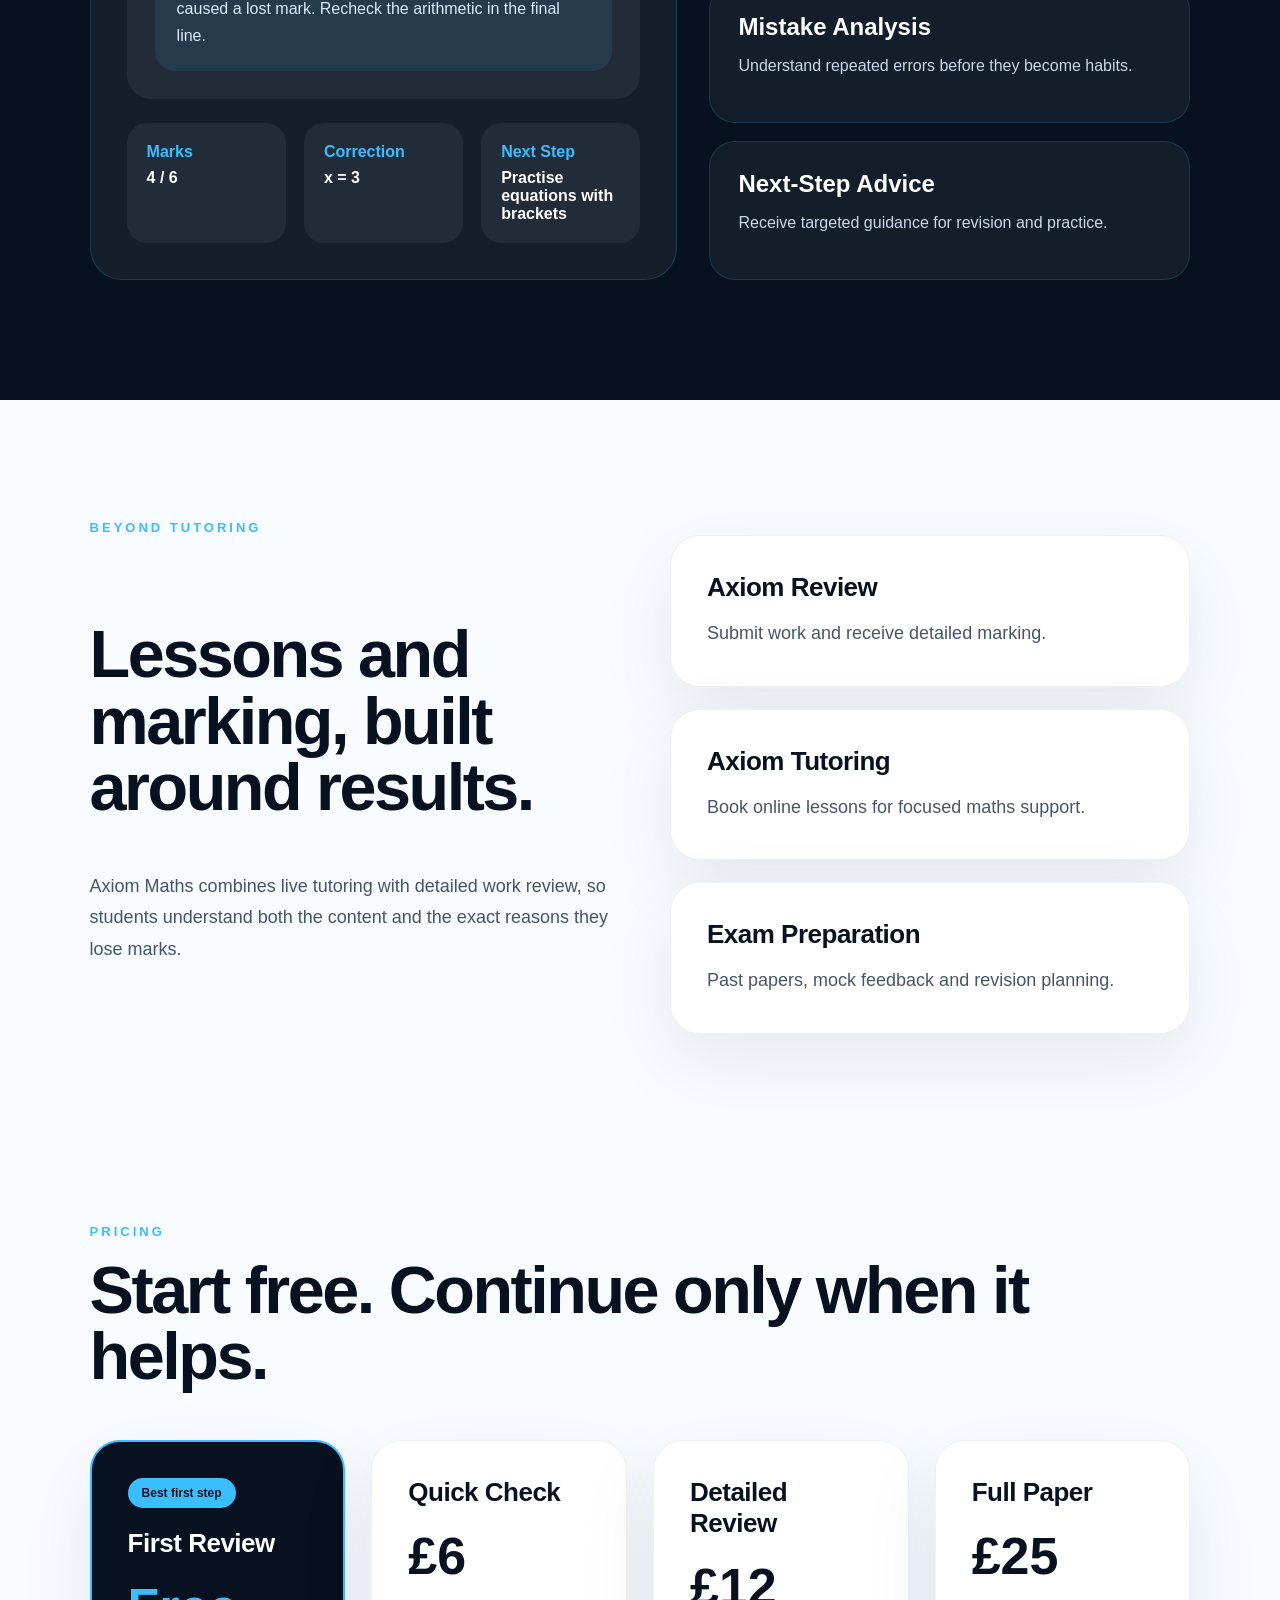
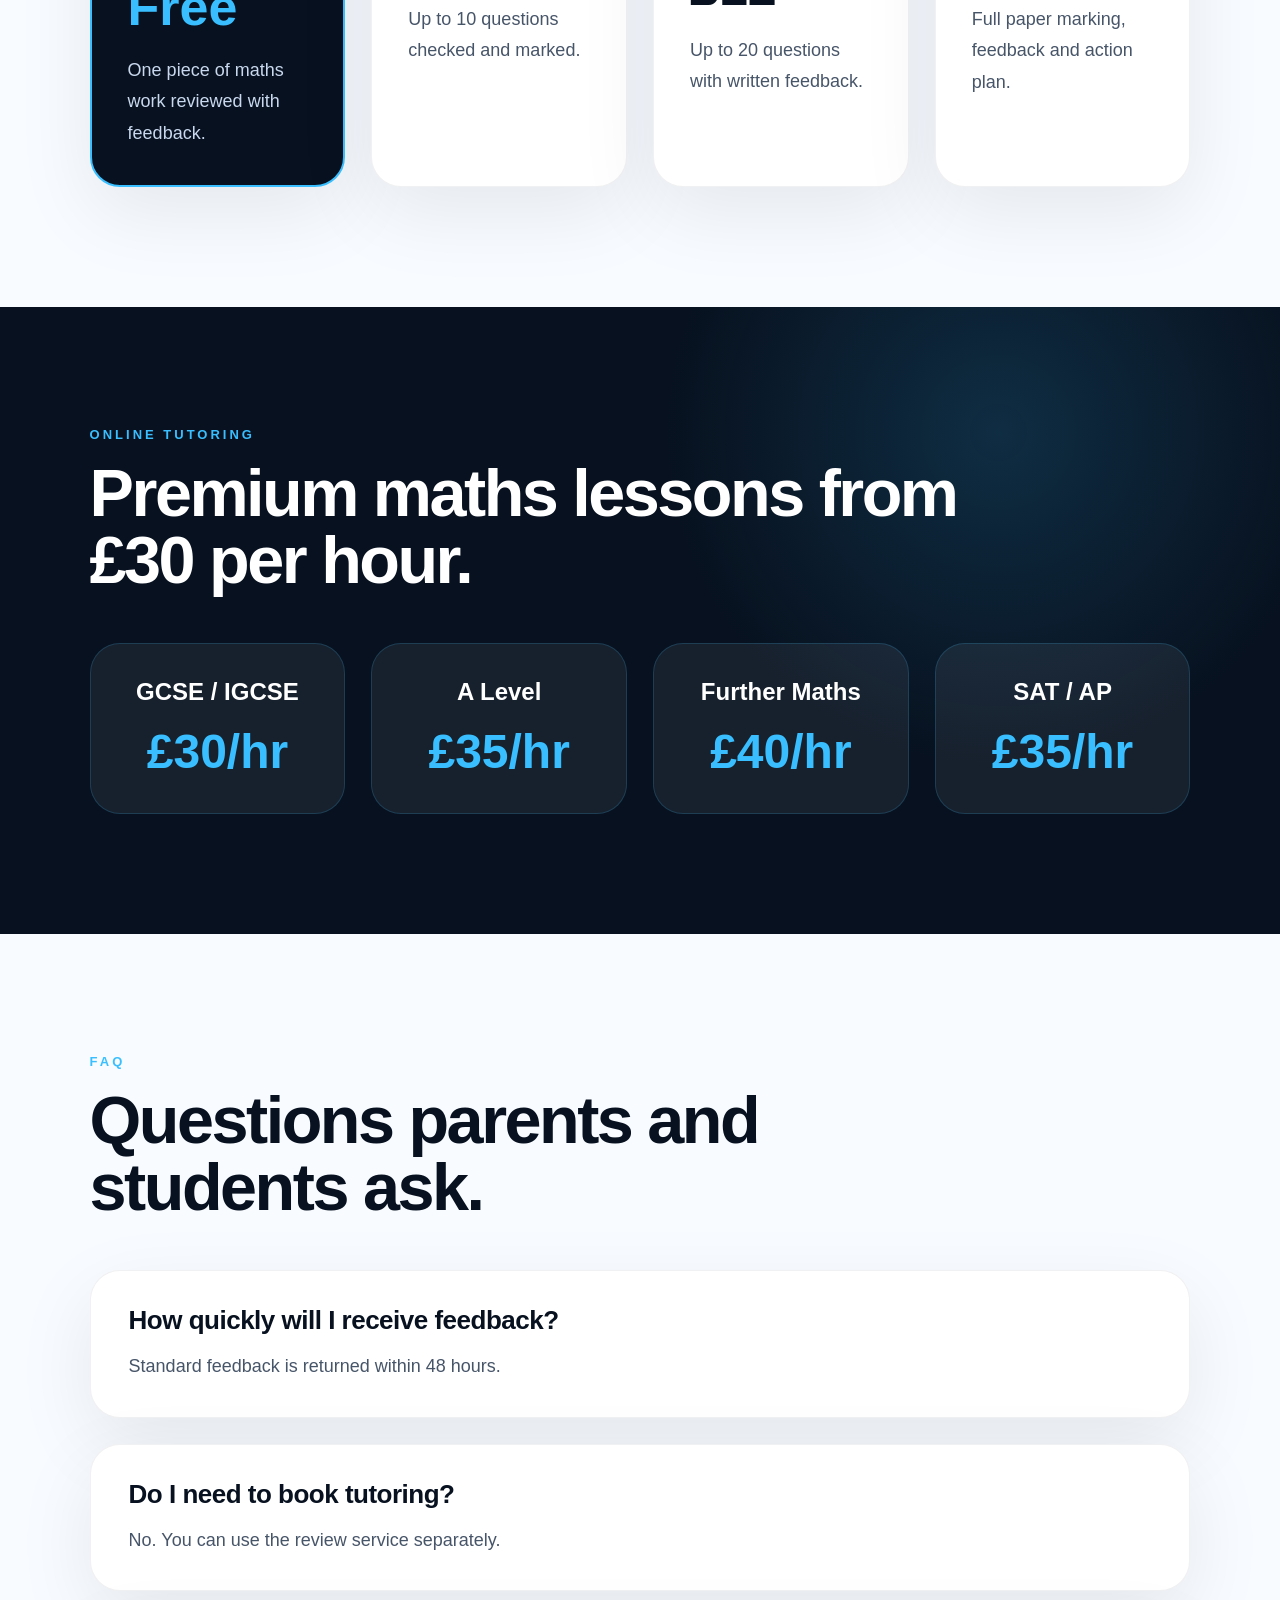
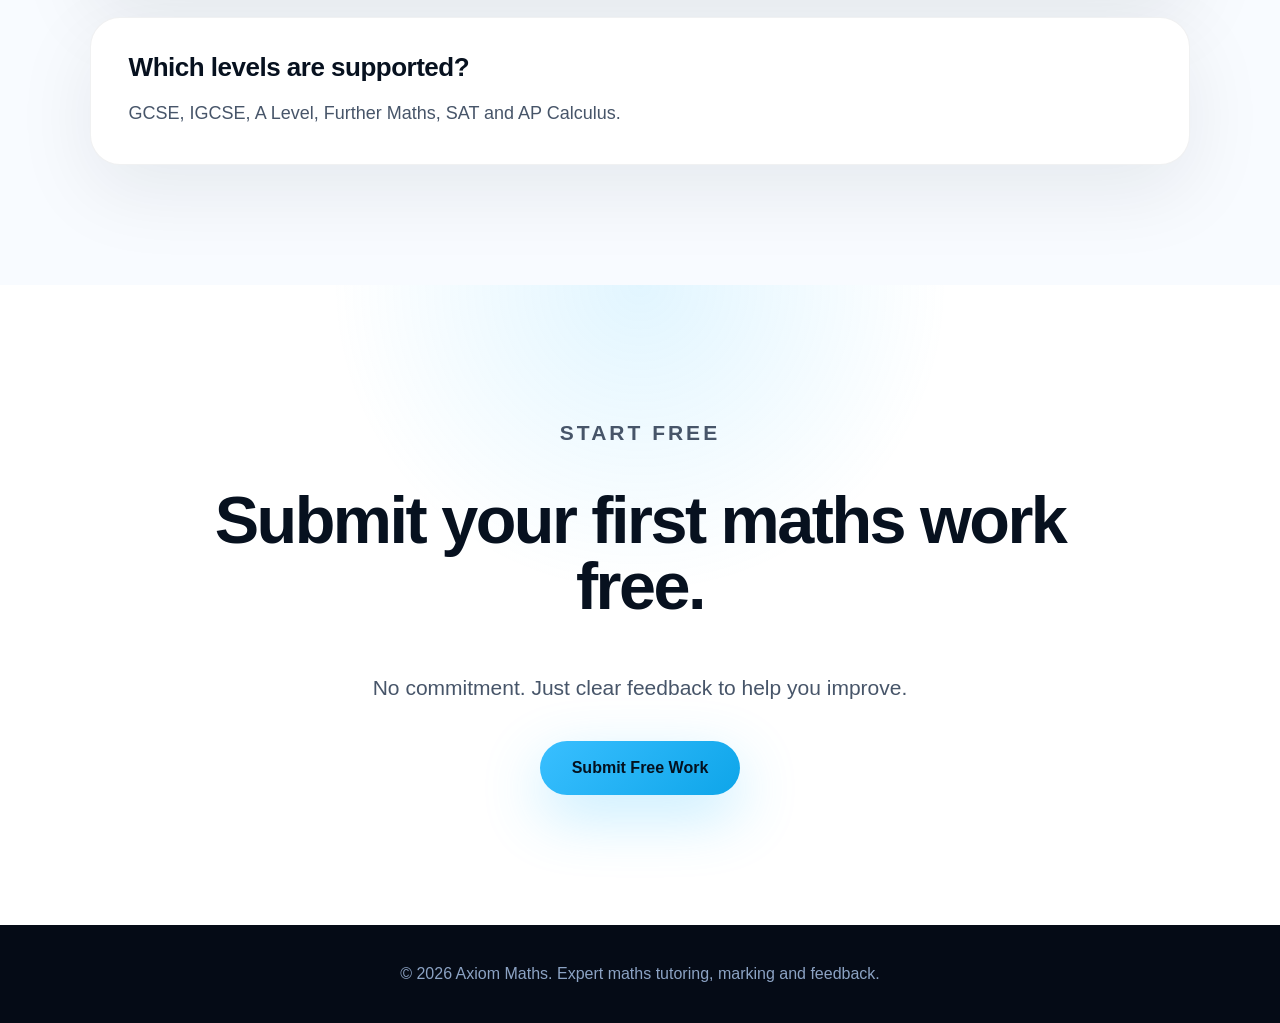
==== commit 9169c731: "Update index.html" ====
--- a/index.html
+++ b/index.html
@@ -24,7 +24,6 @@
   <header class="hero">
     <div class="hero-text-area">
       <p class="eyebrow">First maths review completely free</p>
-
       <h1>Stop losing marks you should be getting.</h1>
 
       <p class="hero-subtitle">
@@ -33,7 +32,7 @@
       </p>
 
       <div class="hero-buttons">
-        <a href="#start" class="btn btn-primary">Submit Free Work</a>
+        <a href="submit.html" class="btn btn-primary">Submit Free Work</a>
         <a href="#pricing" class="btn btn-secondary">View Pricing</a>
       </div>
 
@@ -83,9 +82,7 @@
   </header>
 
   <section class="trust-strip">
-    <div>
-      <strong>Specialist support for</strong>
-    </div>
+    <div><strong>Specialist support for</strong></div>
 
     <div class="trust-badges">
       <span>GCSE Maths</span>
@@ -99,7 +96,6 @@
 
   <section id="why" class="section light-section">
     <p class="section-label">Why students choose Axiom Maths</p>
-
     <h2>More than tutoring. A faster way to improve.</h2>
 
     <div class="three-grid">
@@ -125,7 +121,6 @@
 
   <section id="how" class="section light-section compact-top">
     <p class="section-label">How it works</p>
-
     <h2>From submitted work to clearer improvement.</h2>
 
     <div class="three-grid">
@@ -188,43 +183,17 @@
         </div>
 
         <div class="report-grid">
-          <div>
-            <span>Marks</span>
-            <strong>4 / 6</strong>
-          </div>
-
-          <div>
-            <span>Correction</span>
-            <strong>x = 3</strong>
-          </div>
-
-          <div>
-            <span>Next Step</span>
-            <strong>Practise equations with brackets</strong>
-          </div>
+          <div><span>Marks</span><strong>4 / 6</strong></div>
+          <div><span>Correction</span><strong>x = 3</strong></div>
+          <div><span>Next Step</span><strong>Practise equations with brackets</strong></div>
         </div>
       </div>
 
       <div class="feedback-benefits">
-        <div>
-          <h3>Marks Awarded</h3>
-          <p>Know exactly where marks were gained and lost.</p>
-        </div>
-
-        <div>
-          <h3>Corrected Working</h3>
-          <p>See the right method clearly, step by step.</p>
-        </div>
-
-        <div>
-          <h3>Mistake Analysis</h3>
-          <p>Understand repeated errors before they become habits.</p>
-        </div>
-
-        <div>
-          <h3>Next-Step Advice</h3>
-          <p>Receive targeted guidance for revision and practice.</p>
-        </div>
+        <div><h3>Marks Awarded</h3><p>Know exactly where marks were gained and lost.</p></div>
+        <div><h3>Corrected Working</h3><p>See the right method clearly, step by step.</p></div>
+        <div><h3>Mistake Analysis</h3><p>Understand repeated errors before they become habits.</p></div>
+        <div><h3>Next-Step Advice</h3><p>Receive targeted guidance for revision and practice.</p></div>
       </div>
     </div>
   </section>
@@ -242,27 +211,15 @@
       </div>
 
       <div class="service-stack">
-        <div>
-          <h3>Axiom Review</h3>
-          <p>Submit work and receive detailed marking.</p>
-        </div>
-
-        <div>
-          <h3>Axiom Tutoring</h3>
-          <p>Book online lessons for focused maths support.</p>
-        </div>
-
-        <div>
-          <h3>Exam Preparation</h3>
-          <p>Past papers, mock feedback and revision planning.</p>
-        </div>
+        <div><h3>Axiom Review</h3><p>Submit work and receive detailed marking.</p></div>
+        <div><h3>Axiom Tutoring</h3><p>Book online lessons for focused maths support.</p></div>
+        <div><h3>Exam Preparation</h3><p>Past papers, mock feedback and revision planning.</p></div>
       </div>
     </div>
   </section>
 
   <section id="pricing" class="section light-section compact-top">
     <p class="section-label">Pricing</p>
-
     <h2>Start free. Continue only when it helps.</h2>
 
     <div class="pricing-grid">
@@ -273,74 +230,32 @@
         <p>One piece of maths work reviewed with feedback.</p>
       </div>
 
-      <div class="price-card">
-        <h3>Quick Check</h3>
-        <strong>£6</strong>
-        <p>Up to 10 questions checked and marked.</p>
-      </div>
-
-      <div class="price-card">
-        <h3>Detailed Review</h3>
-        <strong>£12</strong>
-        <p>Up to 20 questions with written feedback.</p>
-      </div>
-
-      <div class="price-card">
-        <h3>Full Paper</h3>
-        <strong>£25</strong>
-        <p>Full paper marking, feedback and action plan.</p>
-      </div>
+      <div class="price-card"><h3>Quick Check</h3><strong>£6</strong><p>Up to 10 questions checked and marked.</p></div>
+      <div class="price-card"><h3>Detailed Review</h3><strong>£12</strong><p>Up to 20 questions with written feedback.</p></div>
+      <div class="price-card"><h3>Full Paper</h3><strong>£25</strong><p>Full paper marking, feedback and action plan.</p></div>
     </div>
   </section>
 
   <section class="section dark-section">
     <p class="section-label">Online tutoring</p>
-
     <h2>Premium maths lessons from £30 per hour.</h2>
 
     <div class="pricing-grid">
-      <div class="dark-price">
-        <h3>GCSE / IGCSE</h3>
-        <strong>£30/hr</strong>
-      </div>
-
-      <div class="dark-price">
-        <h3>A Level</h3>
-        <strong>£35/hr</strong>
-      </div>
-
-      <div class="dark-price">
-        <h3>Further Maths</h3>
-        <strong>£40/hr</strong>
-      </div>
-
-      <div class="dark-price">
-        <h3>SAT / AP</h3>
-        <strong>£35/hr</strong>
-      </div>
+      <div class="dark-price"><h3>GCSE / IGCSE</h3><strong>£30/hr</strong></div>
+      <div class="dark-price"><h3>A Level</h3><strong>£35/hr</strong></div>
+      <div class="dark-price"><h3>Further Maths</h3><strong>£40/hr</strong></div>
+      <div class="dark-price"><h3>SAT / AP</h3><strong>£35/hr</strong></div>
     </div>
   </section>
 
   <section id="faq" class="section light-section">
     <p class="section-label">FAQ</p>
-
     <h2>Questions parents and students ask.</h2>
 
     <div class="faq-grid">
-      <div class="faq-card">
-        <h3>How quickly will I receive feedback?</h3>
-        <p>Standard feedback is returned within 48 hours.</p>
-      </div>
-
-      <div class="faq-card">
-        <h3>Do I need to book tutoring?</h3>
-        <p>No. You can use the review service separately.</p>
-      </div>
-
-      <div class="faq-card">
-        <h3>Which levels are supported?</h3>
-        <p>GCSE, IGCSE, A Level, Further Maths, SAT and AP Calculus.</p>
-      </div>
+      <div class="faq-card"><h3>How quickly will I receive feedback?</h3><p>Standard feedback is returned within 48 hours.</p></div>
+      <div class="faq-card"><h3>Do I need to book tutoring?</h3><p>No. You can use the review service separately.</p></div>
+      <div class="faq-card"><h3>Which levels are supported?</h3><p>GCSE, IGCSE, A Level, Further Maths, SAT and AP Calculus.</p></div>
     </div>
   </section>
 
@@ -348,7 +263,7 @@
     <p class="section-label">Start free</p>
     <h2>Submit your first maths work free.</h2>
     <p>No commitment. Just clear feedback to help you improve.</p>
-    <a href="#" class="btn btn-primary">Submit Free Work</a>
+    <a href="submit.html" class="btn btn-primary">Submit Free Work</a>
   </section>
 
   <footer>
--- a/style.css
+++ b/style.css
@@ -1,335 +1,740 @@
+* {
+  margin: 0;
+  padding: 0;
+  box-sizing: border-box;
+  scroll-behavior: smooth;
+}
+
+body {
+  font-family: Inter, Arial, sans-serif;
+  background: #050b16;
+  color: #ffffff;
+  overflow-x: hidden;
+}
+
+.navbar {
+  position: fixed;
+  top: 0;
+  width: 100%;
+  z-index: 1000;
+  padding: 26px 7%;
+  display: flex;
+  justify-content: space-between;
+  align-items: center;
+  background: rgba(5, 11, 22, 0.86);
+  backdrop-filter: blur(20px);
+  border-bottom: 1px solid rgba(255, 255, 255, 0.07);
+}
+
+.logo {
+  color: white;
+  text-decoration: none;
+  font-size: 26px;
+  font-weight: 900;
+  letter-spacing: 2.5px;
+}
+
+.logo span {
+  color: #39bfff;
+}
+
+.nav-links {
+  display: flex;
+  gap: 32px;
+}
+
+.nav-links a {
+  color: #dbeafe;
+  text-decoration: none;
+  font-weight: 800;
+  opacity: 0.85;
+  transition: 0.25s;
+}
+
+.nav-links a:hover {
+  color: #39bfff;
+  opacity: 1;
+}
+
+.hero {
+  min-height: 100vh;
+  padding: 150px 7% 100px;
+  display: grid;
+  grid-template-columns: 1.12fr 0.88fr;
+  gap: 70px;
+  align-items: center;
+  background:
+    radial-gradient(circle at 78% 20%, rgba(57, 191, 255, 0.28), transparent 28%),
+    radial-gradient(circle at 15% 82%, rgba(57, 191, 255, 0.12), transparent 34%),
+    linear-gradient(135deg, #050b16 0%, #081b35 100%);
+}
+
+.eyebrow,
+.section-label {
+  color: #39bfff;
+  text-transform: uppercase;
+  letter-spacing: 3px;
+  font-size: 13px;
+  font-weight: 900;
+}
+
+.hero h1 {
+  max-width: 850px;
+  margin: 20px 0 26px;
+  font-size: clamp(62px, 7.8vw, 108px);
+  line-height: 0.92;
+  letter-spacing: -4px;
+}
+
+.hero-subtitle {
+  max-width: 720px;
+  font-size: 22px;
+  line-height: 1.7;
+  color: #c9d8ee;
+}
+
+.hero-buttons {
+  display: flex;
+  gap: 16px;
+  margin-top: 38px;
+  flex-wrap: wrap;
+}
+
+.btn {
+  display: inline-block;
+  padding: 18px 32px;
+  border-radius: 999px;
+  text-decoration: none;
+  font-weight: 900;
+  transition: 0.25s;
+}
+
+.btn:hover {
+  transform: translateY(-3px);
+}
+
+.btn-primary {
+  background: linear-gradient(135deg, #39bfff, #0ea5e9);
+  color: #04111f;
+  box-shadow: 0 20px 60px rgba(57, 191, 255, 0.3);
+}
+
+.btn-secondary {
+  background: rgba(255, 255, 255, 0.045);
+  border: 1px solid rgba(57, 191, 255, 0.35);
+  color: white;
+}
+
+.hero-points {
+  margin-top: 38px;
+  display: flex;
+  flex-wrap: wrap;
+  gap: 12px;
+}
+
+.hero-points span {
+  padding: 11px 16px;
+  border-radius: 999px;
+  font-size: 14px;
+  font-weight: 800;
+  color: #dbeafe;
+  background: rgba(255, 255, 255, 0.055);
+  border: 1px solid rgba(255, 255, 255, 0.09);
+}
+
+.hero-preview {
+  padding: 36px;
+  border-radius: 34px;
+  background: rgba(255, 255, 255, 0.065);
+  border: 1px solid rgba(255, 255, 255, 0.12);
+  backdrop-filter: blur(20px);
+  box-shadow: 0 36px 110px rgba(0, 0, 0, 0.35);
+}
+.hero-preview {
+  position: relative;
+}
+
+.hero-preview::before {
+  content: "";
+  position: absolute;
+  width: 250px;
+  height: 250px;
+  background: #39bfff;
+  filter: blur(120px);
+  opacity: 0.25;
+  top: -80px;
+  right: -80px;
+  z-index: -1;
+}
+.preview-header {
+  display: flex;
+  justify-content: space-between;
+  margin-bottom: 28px;
+  color: #39bfff;
+  font-weight: 900;
+}
+
+.preview-header strong {
+  color: white;
+  font-size: 30px;
+}
+
+.preview-question,
+.preview-comment {
+  padding: 24px;
+  border-radius: 24px;
+  background: rgba(255, 255, 255, 0.06);
+  margin-bottom: 20px;
+}
+
+.question-top {
+  display: flex;
+  justify-content: space-between;
+  margin-bottom: 14px;
+  font-weight: 900;
+}
+
+.score {
+  color: #39bfff;
+}
+
+.working-line {
+  height: 10px;
+  border-radius: 999px;
+  background: rgba(255, 255, 255, 0.18);
+  margin: 15px 0;
+}
+
+.working-line.wide {
+  width: 92%;
+}
+
+.working-line.medium {
+  width: 64%;
+}
+
+.success {
+  color: #4ade80;
+  font-weight: 900;
+  margin-top: 14px;
+}
+
+.warning {
+  color: #fbbf24;
+  font-weight: 900;
+  margin-top: 8px;
+}
+
+.preview-comment h4 {
+  margin-bottom: 8px;
+}
+
+.preview-comment p {
+  color: #c9d8ee;
+  line-height: 1.6;
+}
+
+.preview-tags {
+  display: grid;
+  grid-template-columns: repeat(3, 1fr);
+  gap: 14px;
+}
+
+.preview-tags span {
+  padding: 15px;
+  text-align: center;
+  border-radius: 17px;
+  background: rgba(57, 191, 255, 0.15);
+  font-weight: 900;
+}
+
+.trust-strip {
+  padding: 28px 7%;
+  background: #06101d;
+  display: flex;
+  justify-content: space-between;
+  align-items: center;
+  gap: 28px;
+  border-top: 1px solid rgba(255, 255, 255, 0.07);
+  border-bottom: 1px solid rgba(255, 255, 255, 0.07);
+}
+
+.trust-strip strong {
+  color: #9fb4d0;
+}
+
+.trust-badges {
+  display: flex;
+  flex-wrap: wrap;
+  gap: 12px;
+}
+
+.trust-badges span {
+  padding: 10px 16px;
+  border-radius: 999px;
+  background: rgba(255, 255, 255, 0.07);
+  border: 1px solid rgba(255, 255, 255, 0.1);
+  font-weight: 800;
+  font-size: 14px;
+}
+
+.section {
+  padding: 120px 7%;
+}
+
+.compact-top {
+  padding-top: 70px;
+}
+
+.light-section {
+  background: #f8fbff;
+  color: #07111f;
+}
+
+.dark-section {
+  background:
+    radial-gradient(circle at 78% 20%, rgba(57, 191, 255, 0.16), transparent 30%),
+    #07111f;
+  color: white;
+}
+
+.section h2,
+.cta-section h2 {
+  max-width: 940px;
+  margin: 18px 0 50px;
+  font-size: clamp(42px, 5.2vw, 74px);
+  line-height: 1;
+  letter-spacing: -2.5px;
+}
+
+.three-grid,
+.pricing-grid,
+.faq-grid {
+  display: grid;
+  grid-template-columns: repeat(3, 1fr);
+  gap: 26px;
+}
+
+.card,
+.price-card,
+.faq-card,
+.service-stack div {
+  padding: 36px;
+  border-radius: 30px;
+  background: white;
+  box-shadow: 0 26px 80px rgba(15, 23, 42, 0.08);
+  border: 1px solid rgba(15, 23, 42, 0.06);
+}
+.card:hover, 
+.price-card:hover {
+  transform: translateY(-8px);
+  box-shadow: 0 25px 50px rgba(0, 0, 0, 0.15);
+  transition: all 0.3s ease;
+}
+.card-number {
+  display: inline-block;
+  color: #39bfff;
+  font-weight: 900;
+  margin-bottom: 20px;
+}
+
+.card h3,
+.price-card h3,
+.faq-card h3,
+.service-stack h3 {
+  margin-bottom: 15px;
+  font-size: 26px;
+  letter-spacing: -0.5px;
+}
+
+.card p,
+.price-card p,
+.faq-card p,
+.large-text,
+.service-stack p {
+  color: #475569;
+  line-height: 1.75;
+  font-size: 18px;
+}
+
+.section-split-heading {
+  display: grid;
+  grid-template-columns: 1.1fr 0.9fr;
+  gap: 50px;
+  align-items: end;
+  margin-bottom: 55px;
+}
+
+.section-split-heading p {
+  color: #c9d8ee;
+  font-size: 19px;
+  line-height: 1.75;
+  margin-bottom: 12px;
+}
+
+.feedback-showcase {
+  display: grid;
+  grid-template-columns: 1.1fr 0.9fr;
+  gap: 32px;
+  align-items: stretch;
+}
+
+.report-card {
+  padding: 36px;
+  border-radius: 32px;
+  background: rgba(255, 255, 255, 0.06);
+  border: 1px solid rgba(57, 191, 255, 0.18);
+}
+
+.report-header {
+  display: flex;
+  justify-content: space-between;
+  gap: 20px;
+  margin-bottom: 28px;
+}
+
+.report-header p {
+  color: #39bfff;
+  font-weight: 900;
+  margin-bottom: 8px;
+}
+
+.report-header h3 {
+  font-size: 30px;
+}
+
+.report-header strong {
+  color: white;
+  font-size: 34px;
+}
+
+.report-question {
+  padding: 28px;
+  border-radius: 24px;
+  background: rgba(255, 255, 255, 0.055);
+  margin-bottom: 24px;
+}
+
+.question-title {
+  font-size: 20px;
+  font-weight: 900;
+  margin-bottom: 20px;
+}
+
+.method-row {
+  display: flex;
+  gap: 14px;
+  flex-wrap: wrap;
+}
+
+.feedback-note {
+  margin-top: 24px;
+  padding: 22px;
+  border-radius: 20px;
+  background: rgba(57, 191, 255, 0.1);
+}
+
+.feedback-note h4 {
+  margin-bottom: 8px;
+}
+
+.feedback-note p {
+  color: #dbeafe;
+  line-height: 1.65;
+}
+
+.report-grid {
+  display: grid;
+  grid-template-columns: repeat(3, 1fr);
+  gap: 18px;
+}
+
+.report-grid div {
+  padding: 20px;
+  border-radius: 20px;
+  background: rgba(255, 255, 255, 0.055);
+}
+
+.report-grid span {
+  display: block;
+  color: #39bfff;
+  font-weight: 900;
+  margin-bottom: 8px;
+}
+
+.report-grid strong {
+  color: white;
+}
+
+.feedback-benefits {
+  display: grid;
+  gap: 18px;
+}
+
+.feedback-benefits div {
+  padding: 28px;
+  border-radius: 26px;
+  background: rgba(255, 255, 255, 0.055);
+  border: 1px solid rgba(57, 191, 255, 0.16);
+}
+
+.feedback-benefits h3 {
+  font-size: 24px;
+  margin-bottom: 12px;
+}
+
+.feedback-benefits p {
+  color: #c9d8ee;
+  line-height: 1.65;
+}
+
+.split-layout {
+  display: grid;
+  grid-template-columns: 1fr 1fr;
+  gap: 60px;
+  align-items: center;
+}
+
+.service-stack {
+  display: grid;
+  gap: 22px;
+}
+
+.pricing-grid {
+  grid-template-columns: repeat(4, 1fr);
+}
+
+.price-card {
+  min-height: 310px;
+}
+
+.price-card strong {
+  display: block;
+  font-size: 52px;
+  margin: 18px 0;
+  color: #07111f;
+}
+
+.featured-price {
+  background: #07111f;
+  color: white;
+  border: 2px solid #39bfff;
+}
+
+.featured-price strong {
+  color: #39bfff;
+}
+
+.featured-price p {
+  color: #c9d8ee;
+}
+
+.pill {
+  display: inline-block;
+  margin-bottom: 20px;
+  padding: 8px 14px;
+  border-radius: 999px;
+  background: #39bfff;
+  color: #07111f;
+  font-size: 12px;
+  font-weight: 900;
+}
+
+.dark-price {
+  padding: 34px;
+  border-radius: 30px;
+  text-align: center;
+  background: rgba(255, 255, 255, 0.065);
+  border: 1px solid rgba(57, 191, 255, 0.18);
+}
+
+.dark-price h3 {
+  margin-bottom: 18px;
+  font-size: 24px;
+}
+
+.dark-price strong {
+  color: #39bfff;
+  font-size: 48px;
+}
+
+.faq-grid {
+  grid-template-columns: 1fr;
+}
+
+.faq-card {
+  padding: 34px 38px;
+}
+
+.cta-section {
+  padding: 130px 7%;
+  text-align: center;
+  background:
+    radial-gradient(circle at 50% 0%, rgba(57, 191, 255, 0.15), transparent 34%),
+    white;
+  color: #07111f;
+}
+
+.cta-section h2,
+.cta-section p {
+  margin-left: auto;
+  margin-right: auto;
+}
+
+.cta-section p {
+  max-width: 700px;
+  margin-bottom: 36px;
+  color: #475569;
+  font-size: 21px;
+  line-height: 1.7;
+}
+
+footer {
+  padding: 40px 7%;
+  text-align: center;
+  color: #8ca3c4;
+  background: #050b16;
+}
+
+@media (max-width: 1100px) {
+  .hero,
+  .section-split-heading,
+  .feedback-showcase,
+  .split-layout,
+  .pricing-grid {
+    grid-template-columns: 1fr;
+  }
+
+  .hero {
+    padding-top: 135px;
+  }
+
+  .hero h1 {
+    font-size: 62px;
+  }
+}
+
+@media (max-width: 800px) {
+  .nav-links {
+    display: none;
+  }
+@media (max-width: 800px) {
+  .nav-links {
+    display: none;
+  }
+
+  .navbar {
+    justify-content: center;
+    padding: 18px 5%;
+  }
+
+  .hero {
+    grid-template-columns: 1fr;
+    padding: 120px 6% 80px;
+    text-align: center;
+  }
+
+  .hero-preview {
+    margin-top: 40px;
+  }
+
+  .three-grid,
+  .pricing-grid,
+  .faq-grid,
+  .preview-tags {
+    grid-template-columns: 1fr;
+  }
+
+  .section h2,
+  .cta-section h2 {
+    font-size: 36px;
+    margin: 14px 0 36px;
+  }
+
+  .hero h1 {
+    font-size: 44px;
+    letter-spacing: -1px;
+  }
+
+  .trust-strip {
+    flex-direction: column;
+    align-items: flex-start;
+  }
+
+  .hero-buttons {
+    justify-content: center;
+  }
+}
+  .navbar {
+    padding: 22px 6%;
+  }
+
+  .hero,
+  .section,
+  .cta-section {
+    padding-left: 6%;
+    padding-right: 6%;
+  }
+
+  .three-grid,
+  .report-grid,
+  .pricing-grid,
+  .faq-grid,
+  .preview-tags {
+    grid-template-columns: 1fr;
+  }
+
+  .hero h1 {
+    font-size: 52px;
+    letter-spacing: -2px;
+  }
+
+  .section h2,
+  .cta-section h2 {
+    font-size: 42px;
+    letter-spacing: -1px;
+  }
+
+  .trust-strip {
+    align-items: flex-start;
+    flex-direction: column;
+  }
+
+  .paper-preview,
+  .report-card {
+    padding: 24px;
+  }
+}
 ```css
-*{
-margin:0;
-padding:0;
-box-sizing:border-box;
-scroll-behavior:smooth;
-}
-
-body{
-font-family:Inter,Arial,sans-serif;
-background:#050b16;
+.submission-form{
+display:flex;
+flex-direction:column;
+gap:12px;
+}
+
+.submission-form label{
+font-weight:700;
+margin-top:8px;
+}
+
+.submission-form input,
+.submission-form select,
+.submission-form textarea{
+width:100%;
+padding:14px;
+border-radius:14px;
+border:1px solid rgba(255,255,255,.1);
+background:rgba(255,255,255,.05);
 color:white;
-overflow-x:hidden;
-}
-
-.navbar{
-position:fixed;
-top:0;
-left:0;
-width:100%;
-padding:25px 7%;
-display:flex;
-justify-content:space-between;
-align-items:center;
-background:rgba(5,11,22,.85);
-backdrop-filter:blur(20px);
-z-index:1000;
-border-bottom:1px solid rgba(255,255,255,.05);
-}
-
-.logo{
-font-size:24px;
-font-weight:900;
-letter-spacing:2px;
-}
-
-.logo span{
-color:#39bfff;
-}
-
-.nav-links{
-display:flex;
-gap:30px;
-}
-
-.nav-links a{
-color:white;
-text-decoration:none;
-font-weight:700;
-opacity:.85;
-}
-
-.nav-links a:hover{
-color:#39bfff;
-}
-
-.hero{
-min-height:100vh;
-display:grid;
-grid-template-columns:1.2fr .8fr;
-gap:60px;
-align-items:center;
-padding:150px 7% 100px;
-background:
-radial-gradient(circle at 80% 20%,rgba(57,191,255,.25),transparent 25%),
-radial-gradient(circle at 10% 80%,rgba(57,191,255,.12),transparent 35%),
-linear-gradient(135deg,#050b16,#081b35);
-}
-
-.tag,
-.section-label{
-color:#39bfff;
-font-size:13px;
-font-weight:900;
-letter-spacing:2px;
-text-transform:uppercase;
-}
-
-.hero h1{
-font-size:clamp(60px,8vw,110px);
-line-height:.95;
-letter-spacing:-4px;
-margin:20px 0;
-max-width:800px;
-}
-
-.hero-text{
-font-size:22px;
-line-height:1.7;
-color:#c8d7ee;
-max-width:650px;
-}
-
-.hero-buttons{
-display:flex;
-gap:15px;
-margin-top:35px;
-flex-wrap:wrap;
-}
-
-.btn{
-display:inline-block;
-padding:18px 32px;
-border-radius:999px;
-text-decoration:none;
-font-weight:900;
-transition:.25s;
-}
-
-.primary{
-background:linear-gradient(135deg,#39bfff,#0ea5e9);
-color:#05101d;
-box-shadow:0 20px 50px rgba(57,191,255,.3);
-}
-
-.secondary{
-background:rgba(255,255,255,.05);
-border:1px solid rgba(57,191,255,.25);
-color:white;
-}
-
-.btn:hover{
-transform:translateY(-3px);
-}
-
-.trust-points{
-display:flex;
-flex-wrap:wrap;
-gap:12px;
-margin-top:35px;
-}
-
-.trust-points span{
-padding:10px 16px;
-border-radius:999px;
-background:rgba(255,255,255,.06);
-border:1px solid rgba(255,255,255,.08);
-font-size:14px;
-}
-
-.paper-preview{
-background:rgba(255,255,255,.06);
-border:1px solid rgba(255,255,255,.08);
-padding:35px;
-border-radius:30px;
-backdrop-filter:blur(20px);
-}
-
-.paper-header{
-display:flex;
-justify-content:space-between;
-margin-bottom:25px;
-color:#39bfff;
-font-weight:800;
-}
-
-.paper-card{
-background:rgba(255,255,255,.05);
-padding:25px;
-border-radius:20px;
-}
-
-.paper-card h4{
-margin-bottom:10px;
-}
-
-.teacher-note{
-margin-top:15px;
-color:#c8d7ee;
-}
-
-.good{
-color:#4ade80;
-font-weight:700;
-margin-top:15px;
-}
-
-.issue{
-color:#fbbf24;
-font-weight:700;
-margin-top:10px;
-}
-
-.section{
-padding:120px 7%;
-background:#f8fbff;
-color:#07111f;
-}
-
-.dark{
-background:
-radial-gradient(circle at 75% 20%,rgba(57,191,255,.15),transparent 30%),
-#07111f;
-color:white;
-}
-
-.section h2,
-.cta h2{
-font-size:clamp(42px,5vw,72px);
-line-height:1;
-margin:15px 0 45px;
-letter-spacing:-2px;
-max-width:900px;
-}
-
-.card-grid,
-.pricing-grid,
-.faq-grid{
-display:grid;
-grid-template-columns:repeat(3,1fr);
-gap:25px;
-}
-
-.card,
-.price-card{
-background:white;
-padding:35px;
-border-radius:24px;
-box-shadow:0 20px 60px rgba(15,23,42,.08);
-}
-
-.card h3,
-.price-card h3{
-margin-bottom:15px;
-}
-
-.card p,
-.price-card p{
-line-height:1.7;
-color:#475569;
-}
-
-.report{
-background:rgba(255,255,255,.05);
-padding:35px;
-border-radius:30px;
-border:1px solid rgba(255,255,255,.08);
-}
-
-.report-top{
-display:flex;
-justify-content:space-between;
-margin-bottom:25px;
-color:#39bfff;
-font-weight:800;
-}
-
-.report-box{
-background:rgba(255,255,255,.05);
-padding:25px;
-border-radius:20px;
-margin-bottom:25px;
-}
-
-.report-grid{
-display:grid;
-grid-template-columns:repeat(3,1fr);
-gap:20px;
-}
-
-.report-grid div{
-background:rgba(255,255,255,.05);
-padding:20px;
-border-radius:18px;
-}
-
-.report-grid h5{
-margin-bottom:10px;
-color:#39bfff;
-}
-
-.featured{
-background:#07111f;
-border:2px solid #39bfff;
-color:white;
-}
-
-.featured h4{
-color:#39bfff;
-}
-
-.price-card h4{
-font-size:48px;
-margin:15px 0;
-}
-
-.cta{
-padding:130px 7%;
-text-align:center;
-background:white;
-color:#07111f;
-}
-
-.cta p{
-font-size:20px;
-margin-bottom:35px;
-color:#475569;
-}
-
-footer{
-background:#050b16;
-padding:40px;
-text-align:center;
-color:#8ca3c4;
-}
-
-@media(max-width:1000px){
-
-.hero,
-.card-grid,
-.pricing-grid,
-.faq-grid,
-.report-grid{
-grid-template-columns:1fr;
-}
-
-.nav-links{
-display:none;
-}
-
-.hero{
-padding-top:130px;
-}
-
-.hero h1{
-font-size:58px;
-}
-
-.report-top{
-flex-direction:column;
-gap:10px;
-}
-
-}
-```
+font-size:16px;
+}
+
+.submission-form textarea{
+resize:vertical;
+}
+
+.submission-form button{
+margin-top:20px;
+border:none;
+cursor:pointer;
+}
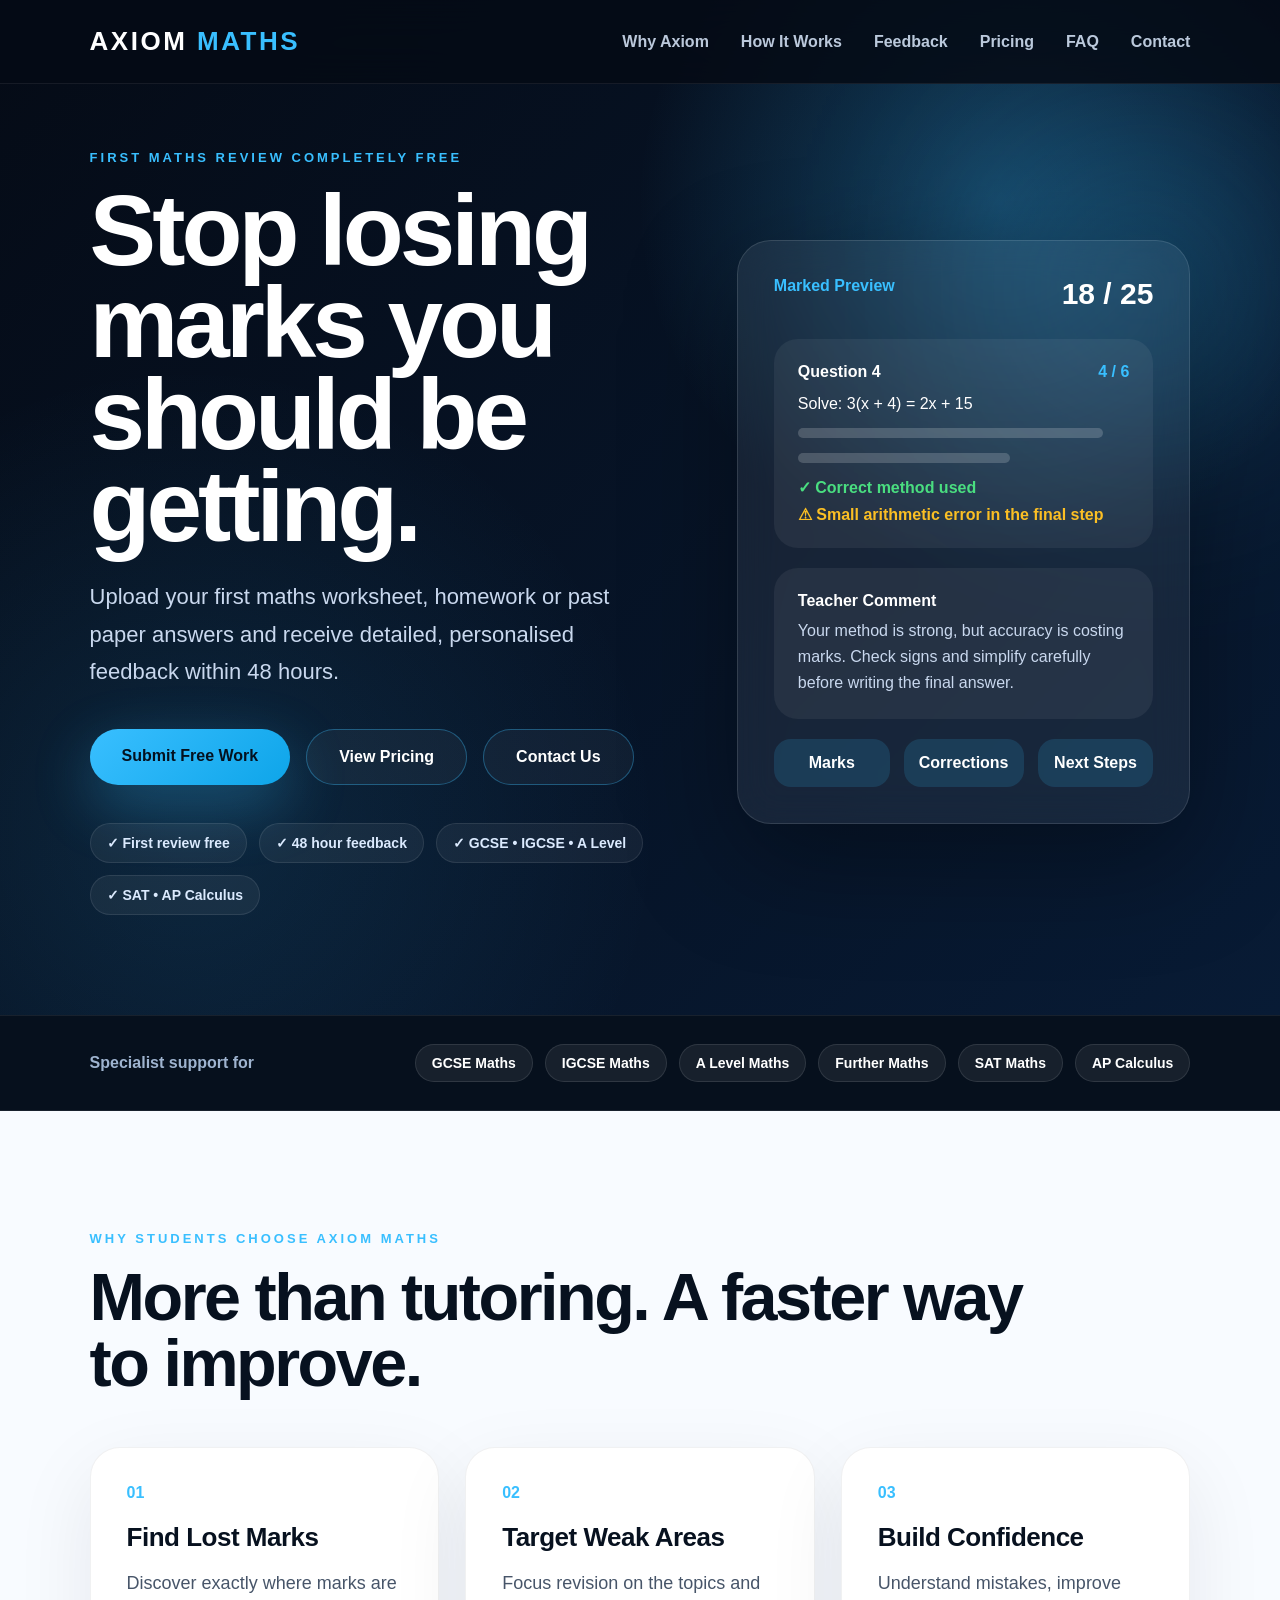
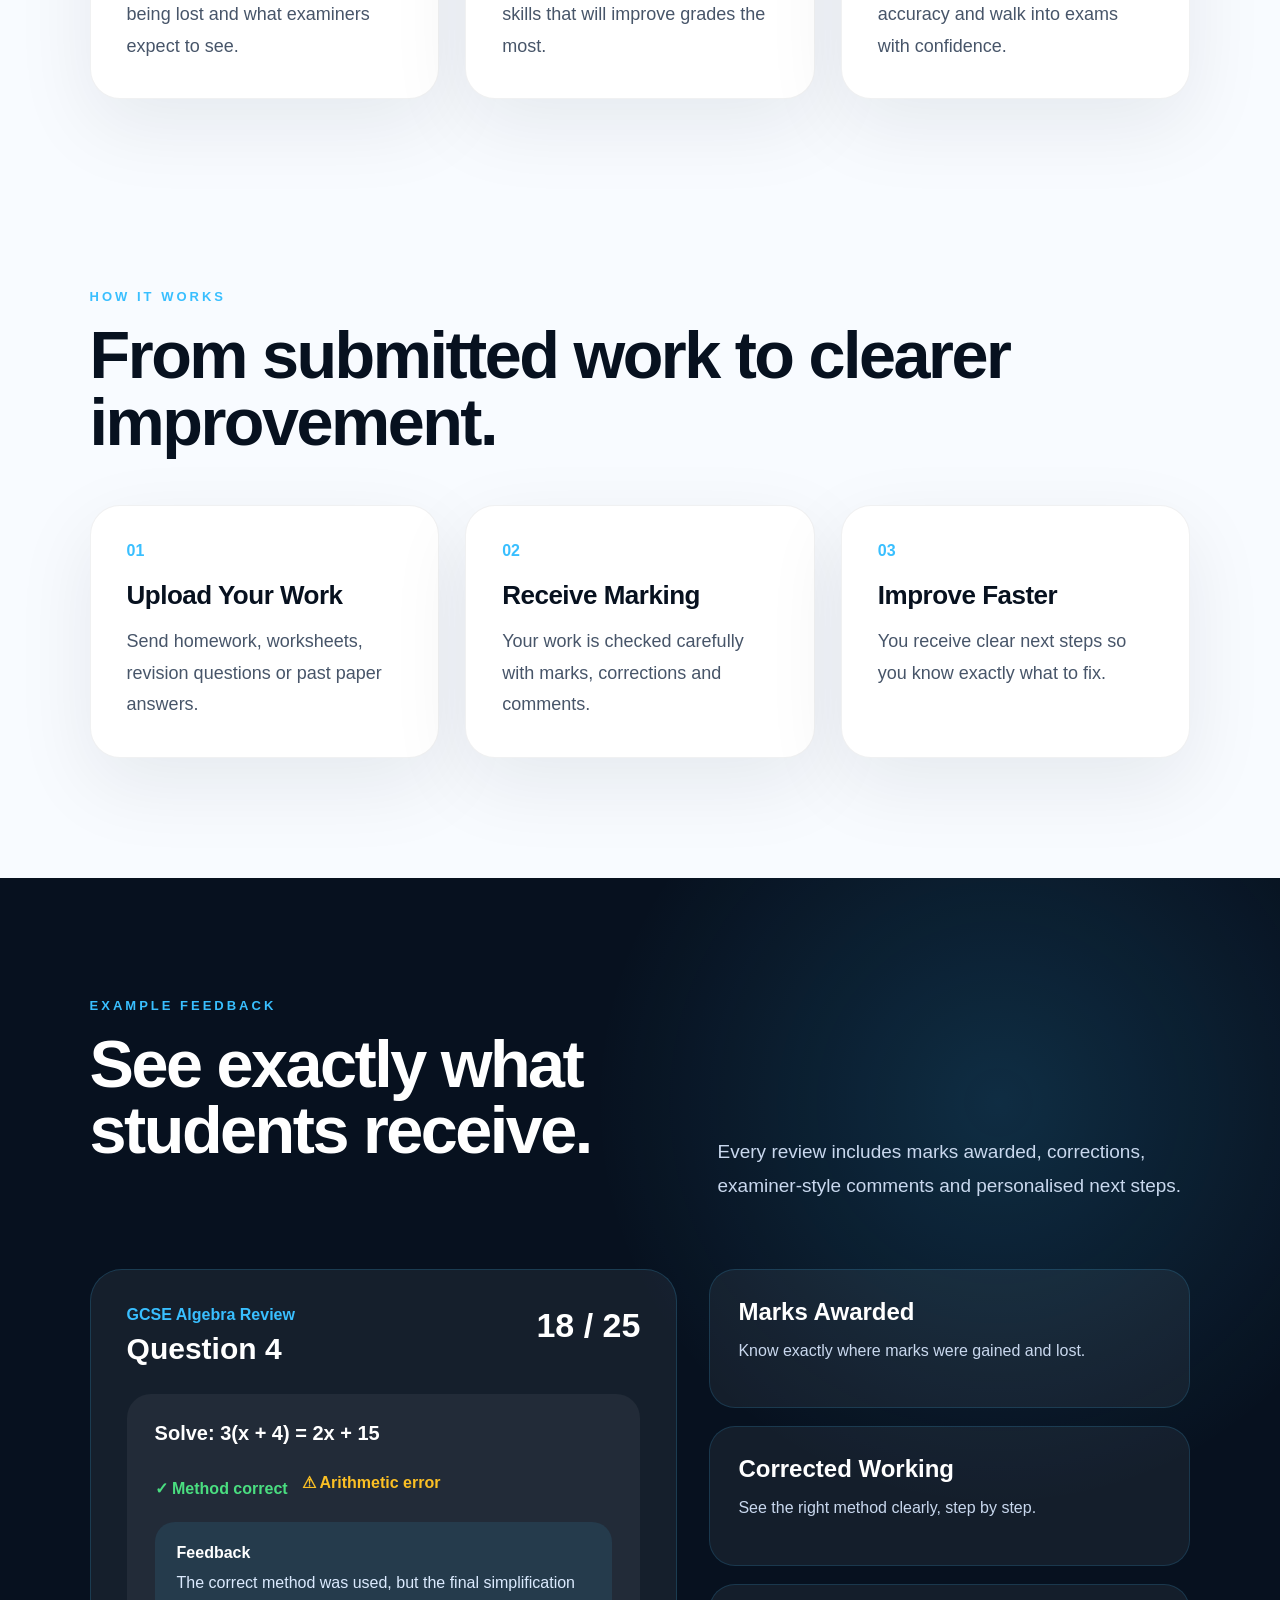
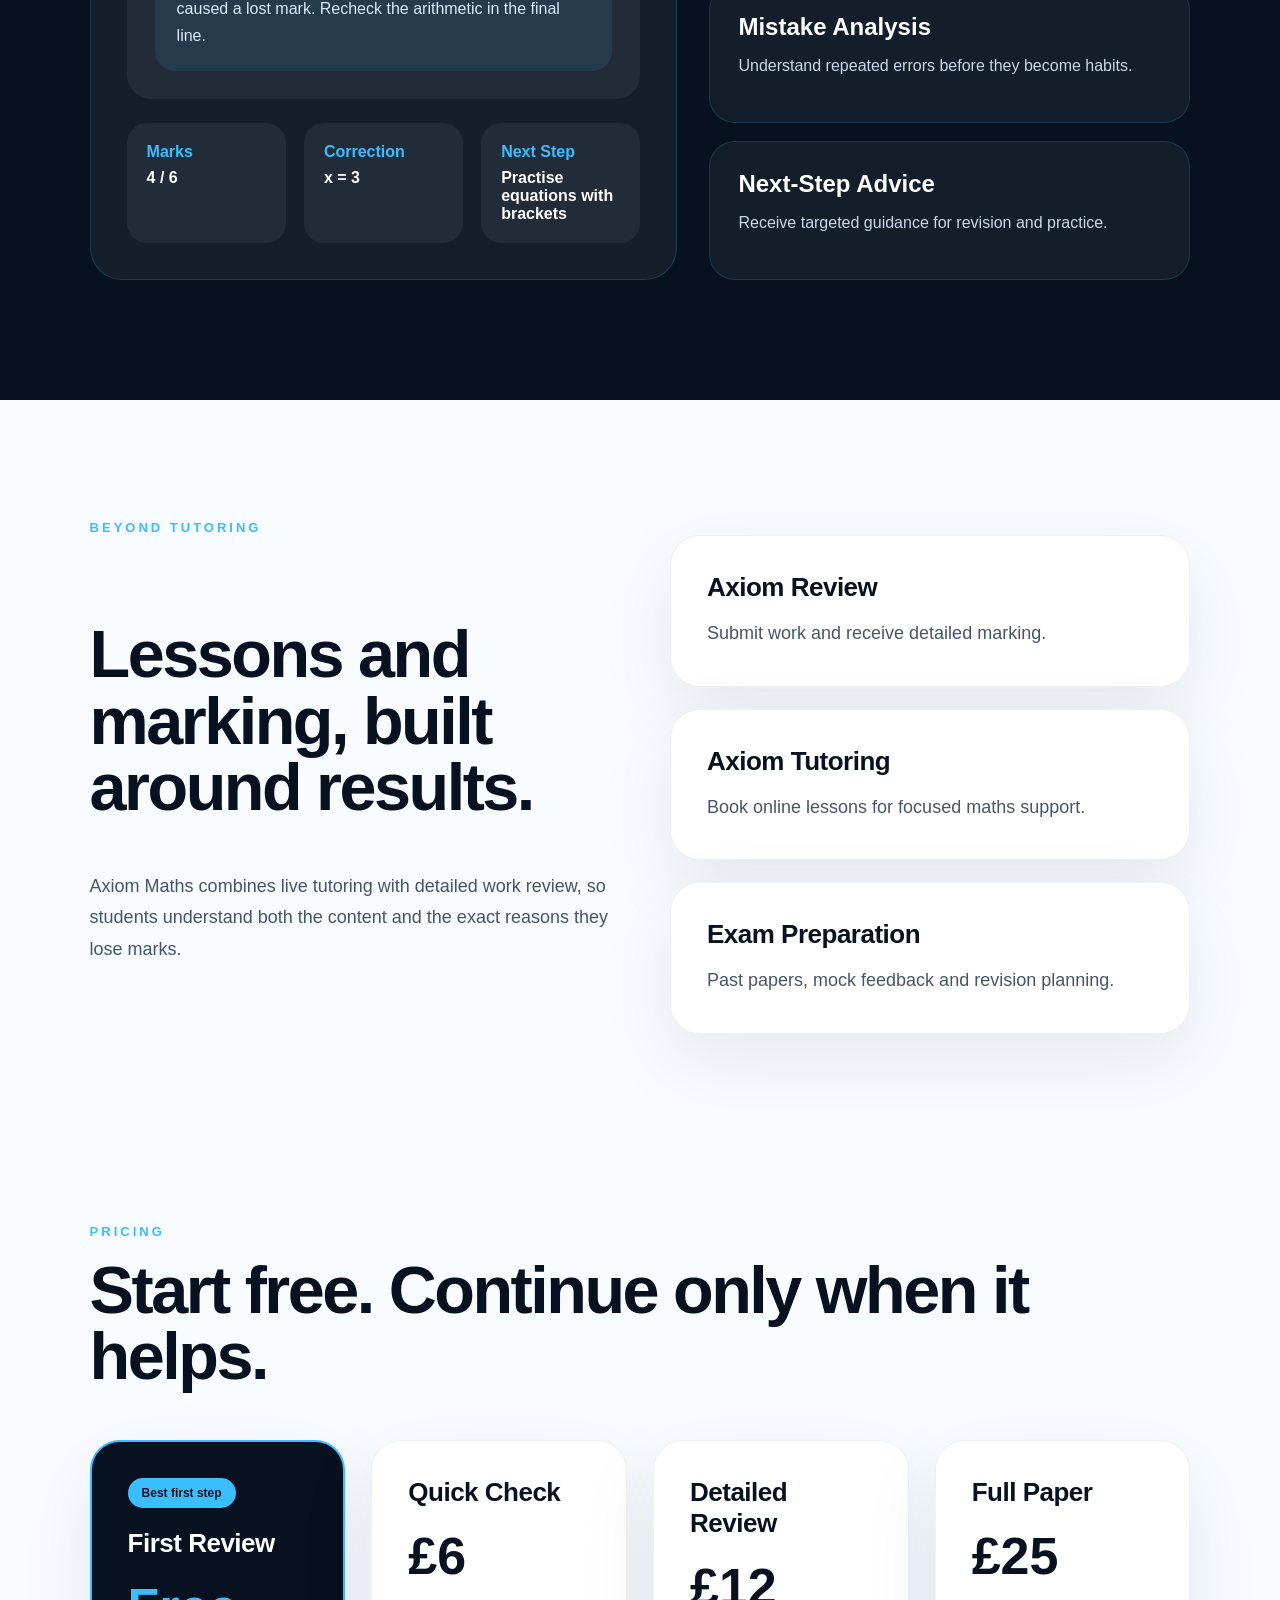
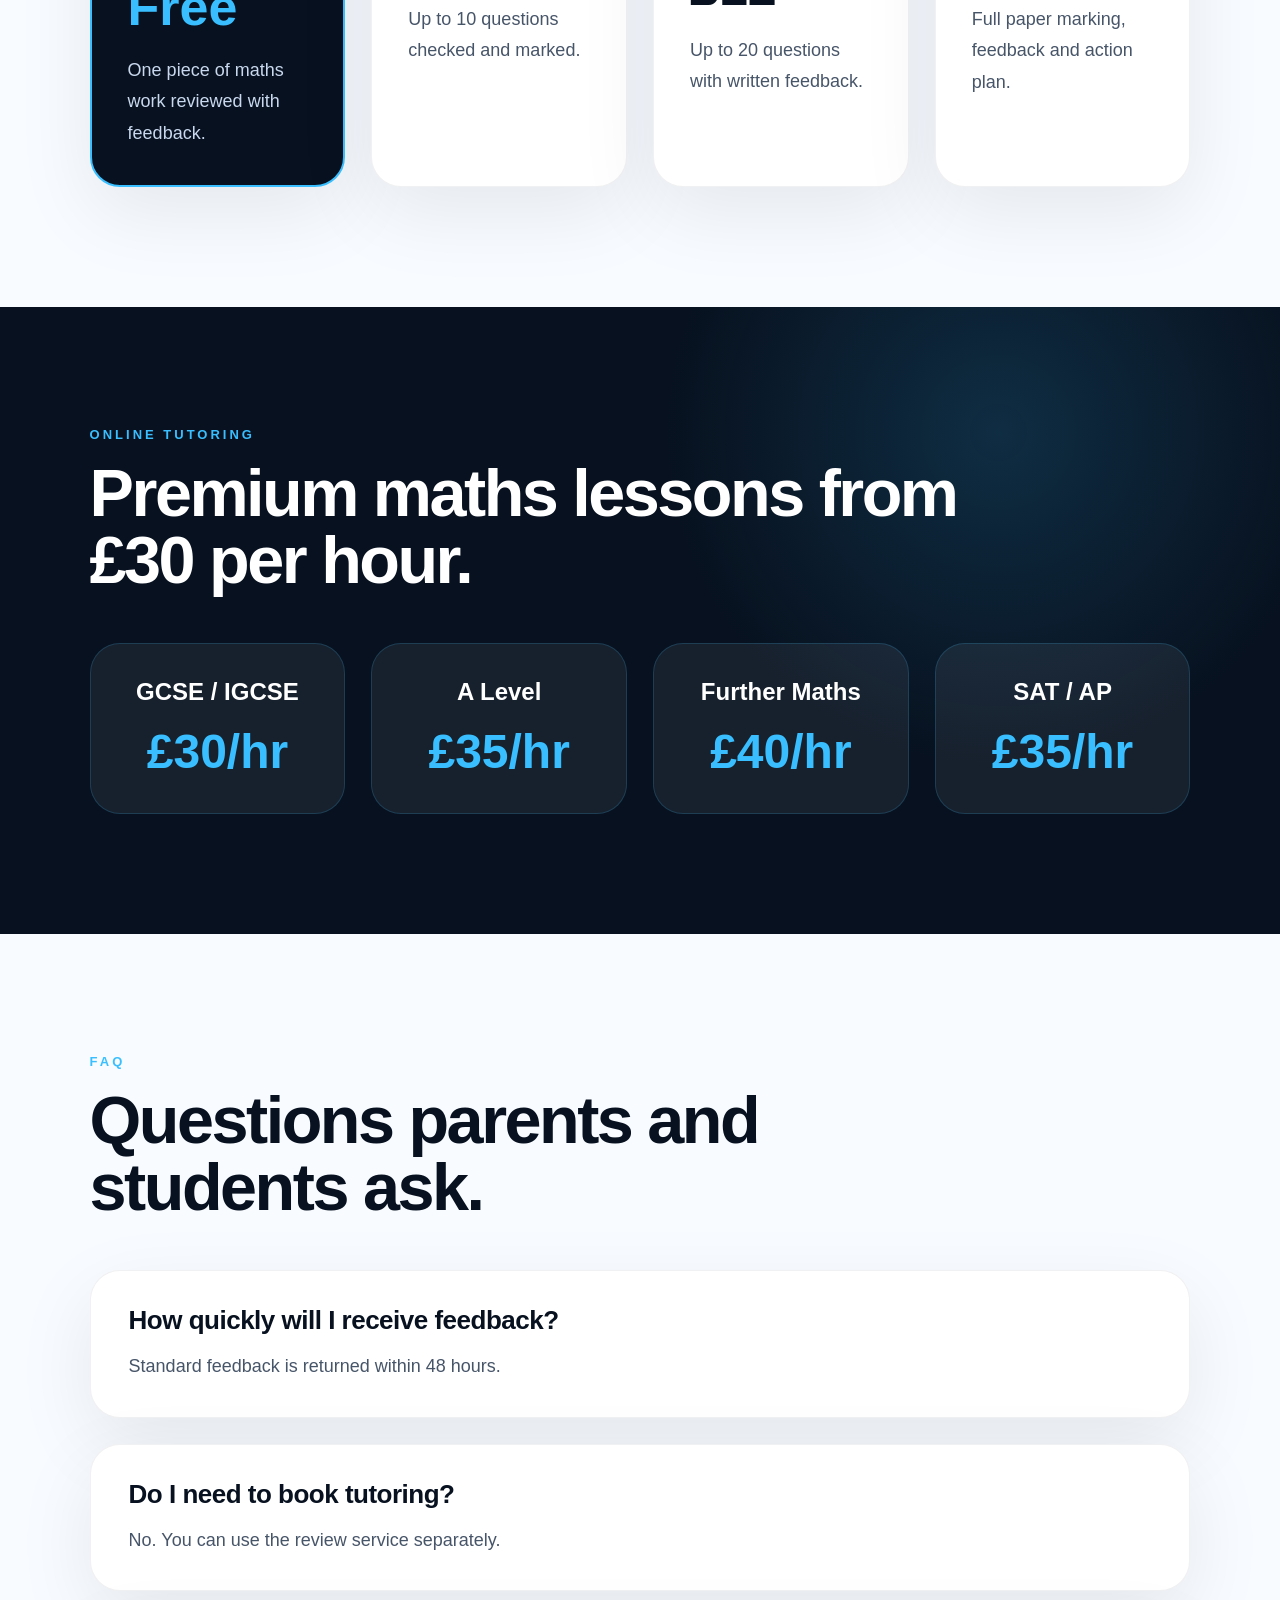
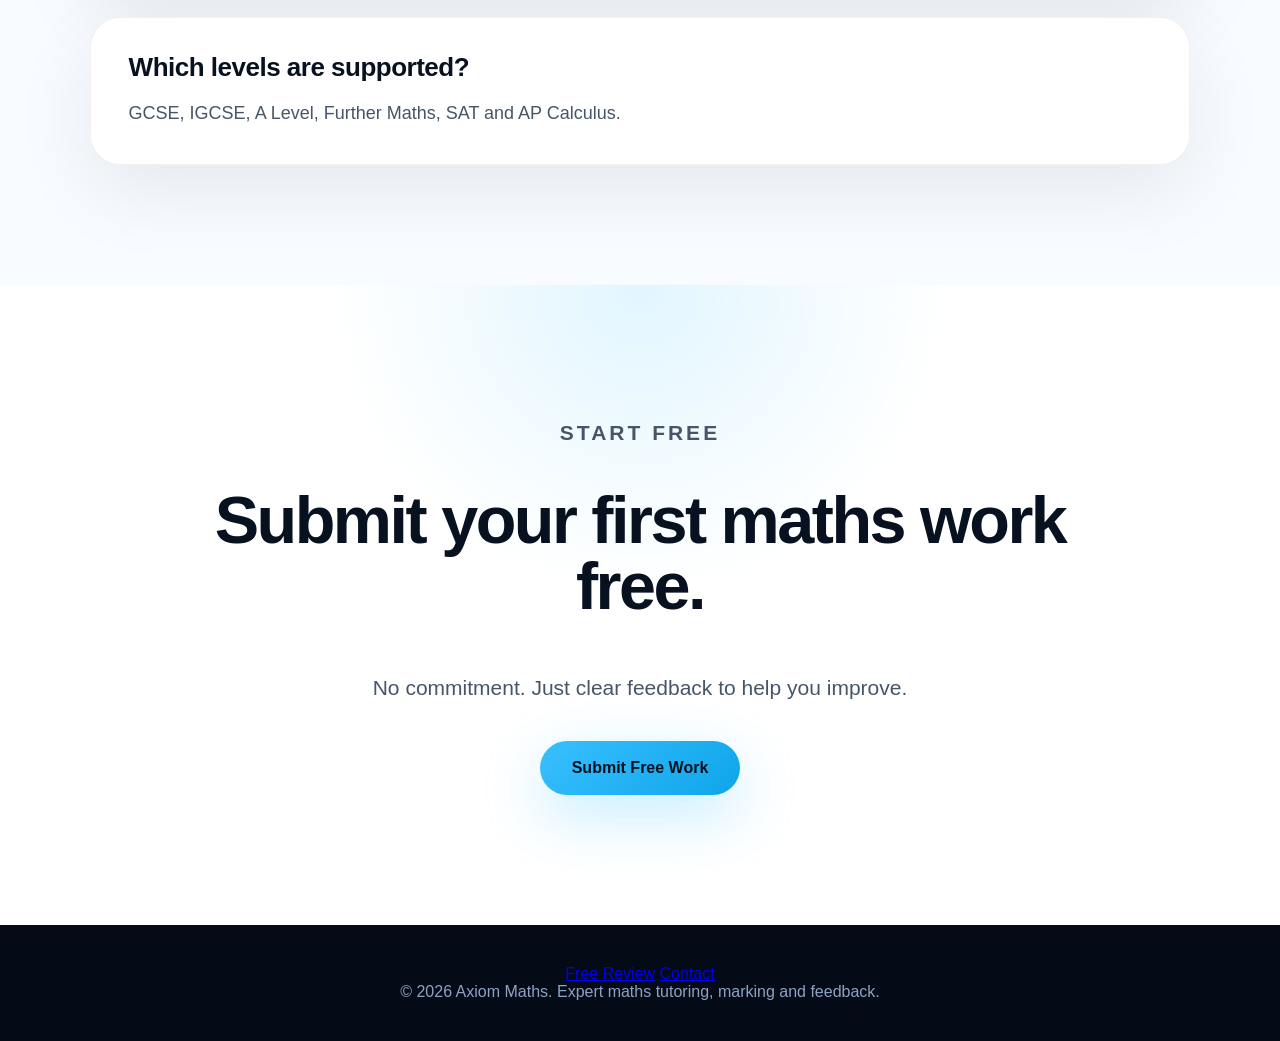
==== commit bcb7ef6b: "Update index.html" ====
--- a/index.html
+++ b/index.html
@@ -10,7 +10,7 @@
 <body>
 
   <nav class="navbar">
-    <a href="#" class="logo">AXIOM <span>MATHS</span></a>
+    <a href="index.html" class="logo">AXIOM <span>MATHS</span></a>
 
     <div class="nav-links">
       <a href="#why">Why Axiom</a>
@@ -18,6 +18,7 @@
       <a href="#feedback">Feedback</a>
       <a href="#pricing">Pricing</a>
       <a href="#faq">FAQ</a>
+      <a href="contact.html">Contact</a>
     </div>
   </nav>
 
@@ -34,6 +35,7 @@
       <div class="hero-buttons">
         <a href="submit.html" class="btn btn-primary">Submit Free Work</a>
         <a href="#pricing" class="btn btn-secondary">View Pricing</a>
+        <a href="contact.html" class="btn btn-secondary">Contact Us</a>
       </div>
 
       <div class="hero-points">
@@ -267,6 +269,11 @@
   </section>
 
   <footer>
+    <div class="footer-links">
+      <a href="submit.html">Free Review</a>
+      <a href="contact.html">Contact</a>
+    </div>
+
     <p>© 2026 Axiom Maths. Expert maths tutoring, marking and feedback.</p>
   </footer>
 
--- a/style.css
+++ b/style.css
@@ -738,3 +738,95 @@
 border:none;
 cursor:pointer;
 }
+.submit-hero {
+  padding: 150px 7% 70px;
+  text-align: center;
+  background: linear-gradient(135deg, #050b16, #081b35);
+  color: white;
+}
+
+.submit-hero h1 {
+  font-size: clamp(48px, 7vw, 86px);
+  margin: 18px 0;
+  letter-spacing: -3px;
+}
+
+.submit-hero p {
+  max-width: 760px;
+  margin: auto;
+  color: #c9d8ee;
+  font-size: 21px;
+  line-height: 1.7;
+}
+
+.form-section {
+  padding: 70px 7%;
+  background: #f8fbff;
+}
+
+.form-wrapper {
+  max-width: 900px;
+  margin: auto;
+  background: white;
+  padding: 20px;
+  border-radius: 28px;
+  box-shadow: 0 28px 90px rgba(15, 23, 42, 0.12);
+}
+```css
+.submit-hero{
+min-height:100vh;
+padding:170px 7% 120px;
+text-align:center;
+background:
+radial-gradient(circle at 50% 0%, rgba(57,191,255,.20), transparent 40%),
+linear-gradient(135deg,#050b16,#081b35);
+color:white;
+}
+
+.submit-hero h1{
+font-size:clamp(55px,8vw,100px);
+line-height:.95;
+letter-spacing:-3px;
+max-width:900px;
+margin:20px auto;
+}
+
+.submit-intro{
+max-width:800px;
+margin:auto;
+font-size:22px;
+line-height:1.8;
+color:#c7d7ee;
+}
+
+.submit-benefits{
+display:grid;
+grid-template-columns:repeat(2,1fr);
+gap:20px;
+max-width:800px;
+margin:60px auto;
+}
+
+.submit-benefits div{
+background:rgba(255,255,255,.05);
+border:1px solid rgba(255,255,255,.08);
+padding:25px;
+border-radius:20px;
+backdrop-filter:blur(20px);
+}
+
+.submit-button{
+margin-top:20px;
+font-size:18px;
+padding:20px 36px;
+}
+
+@media(max-width:1000px){
+
+.submit-benefits{
+grid-template-columns:1fr;
+}
+
+}
+```
+
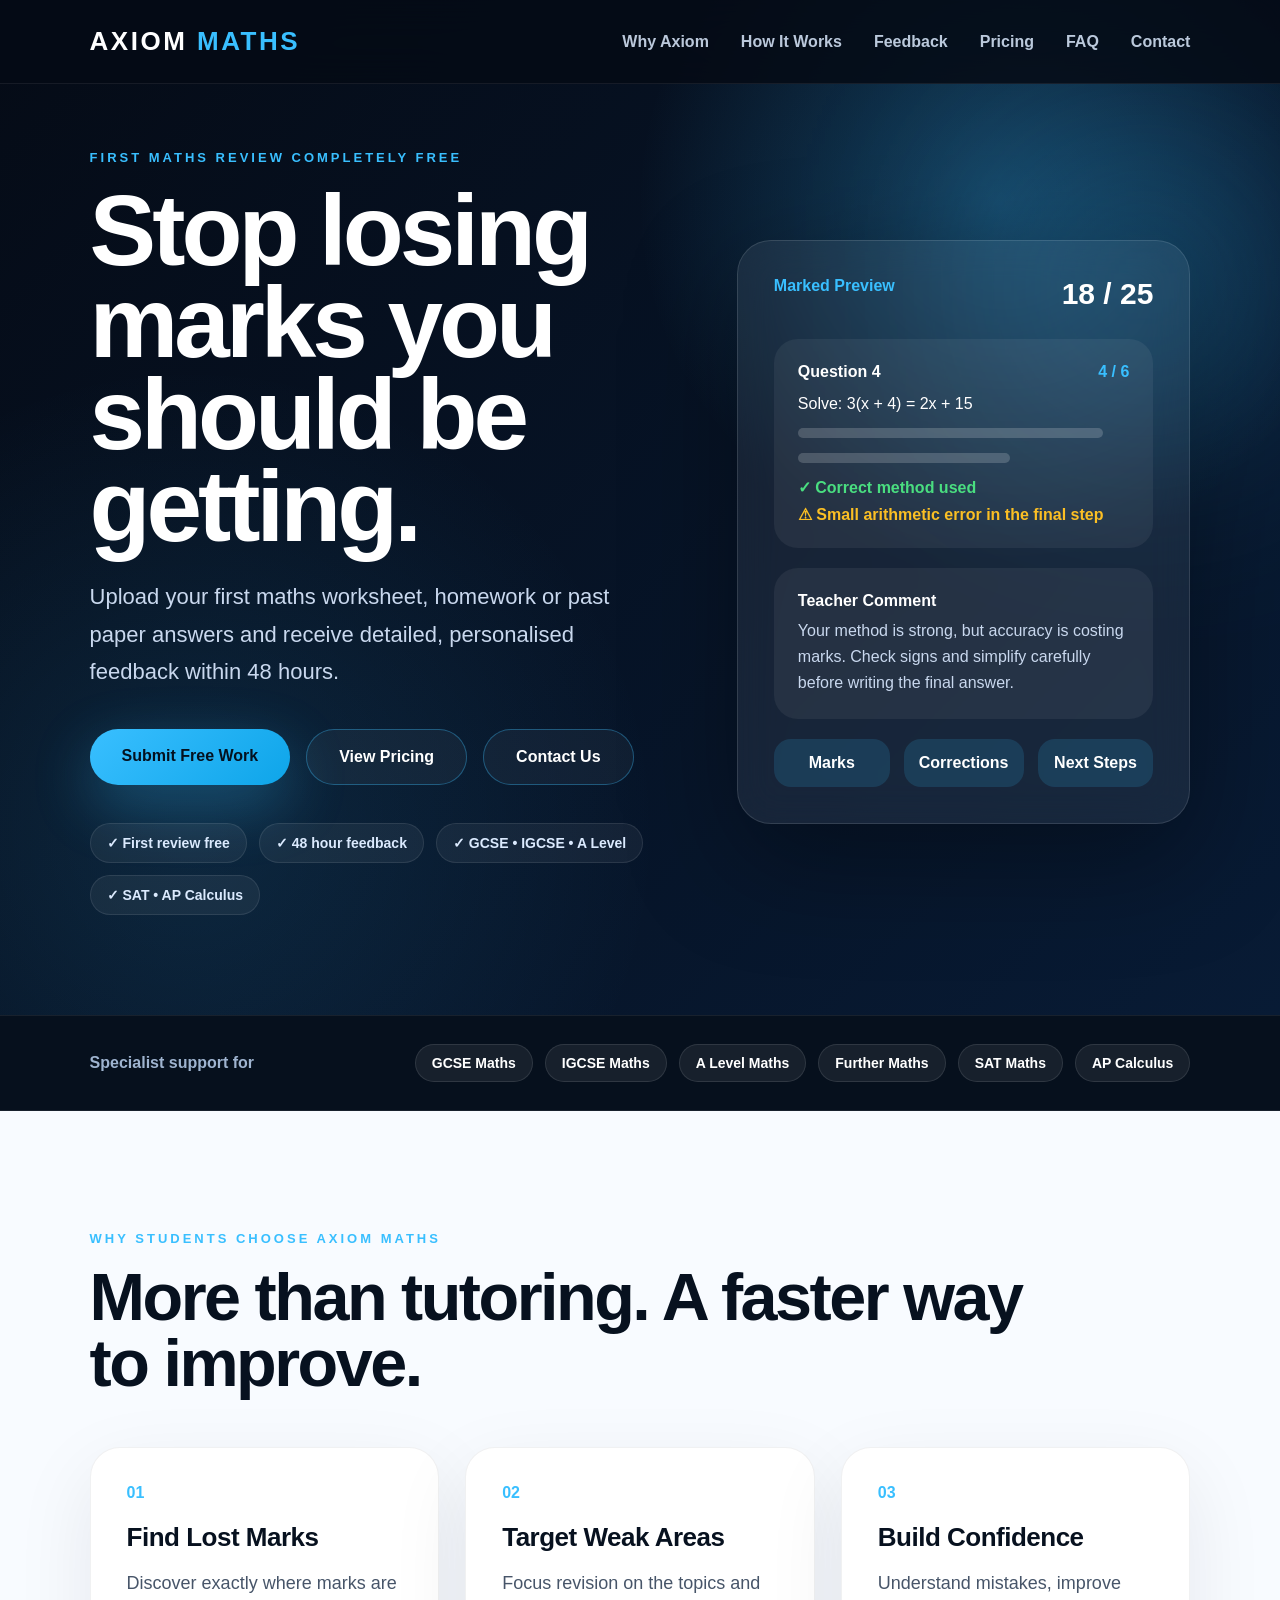
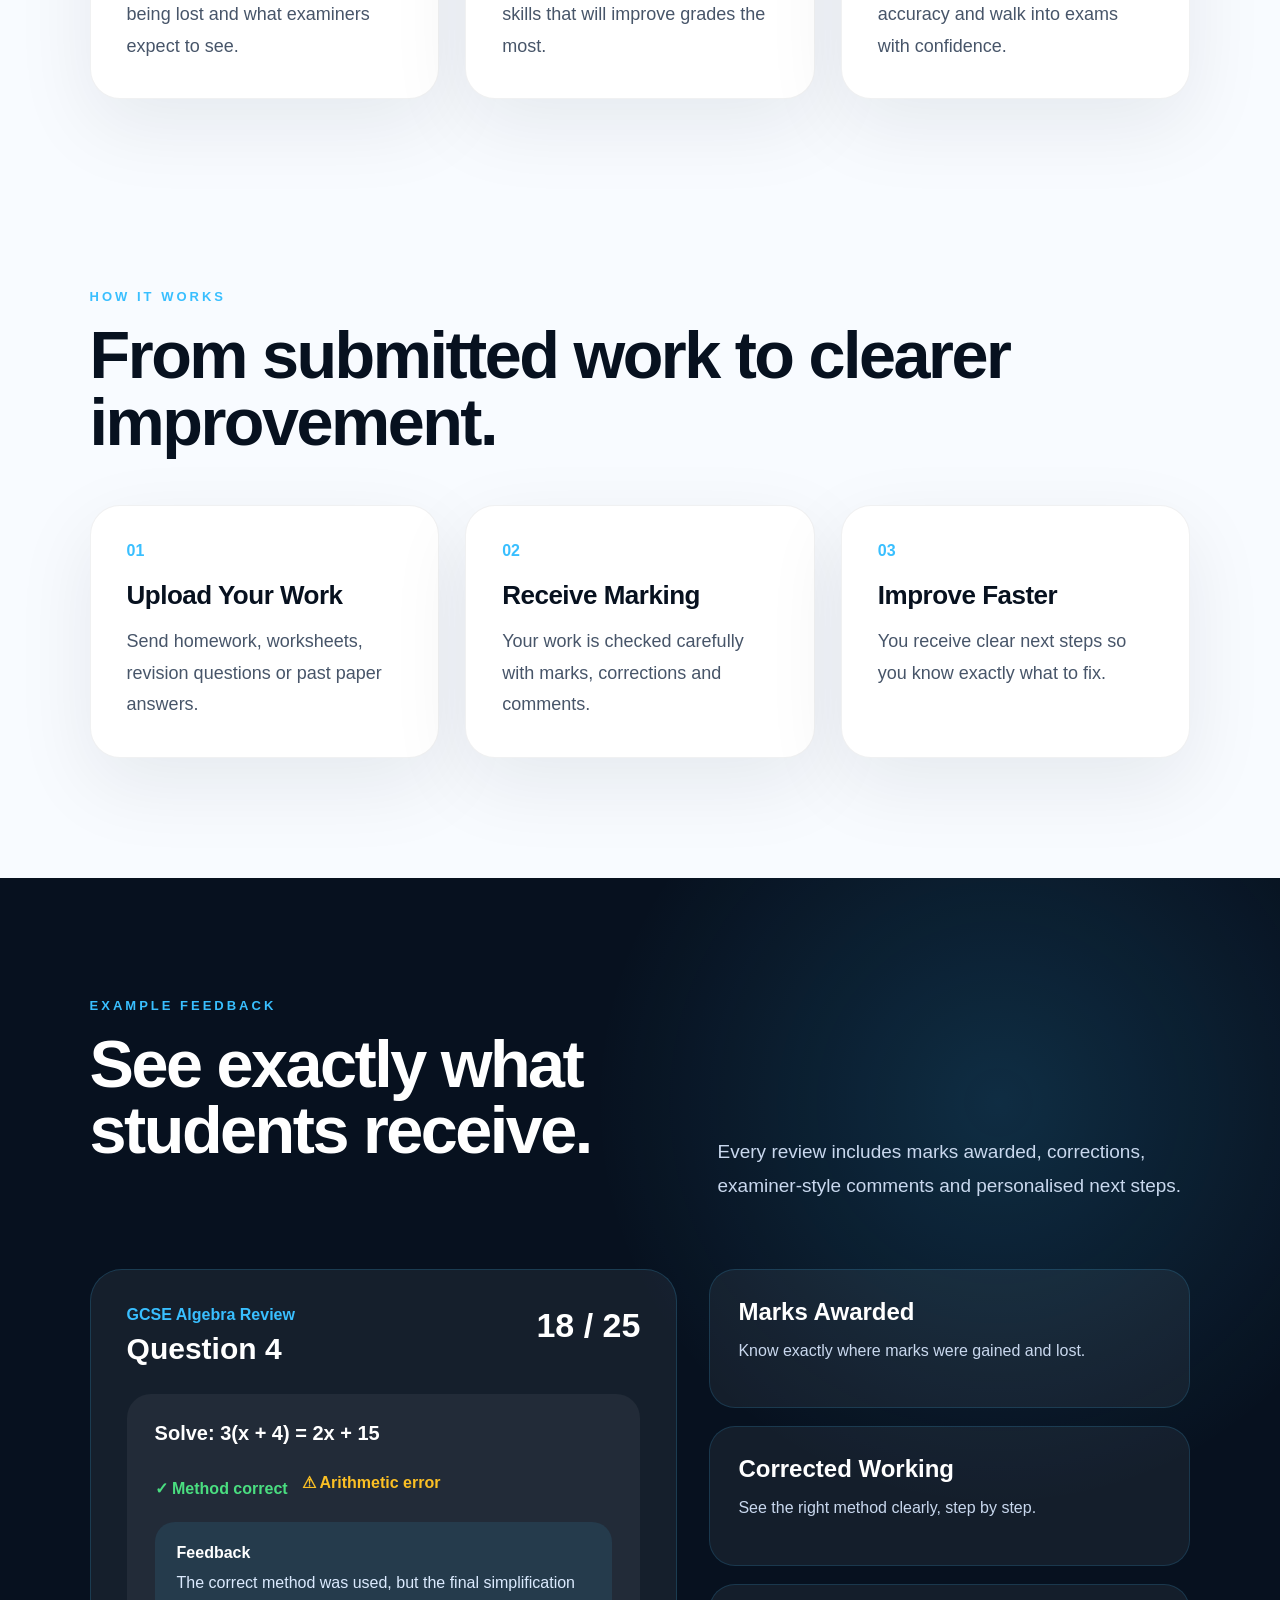
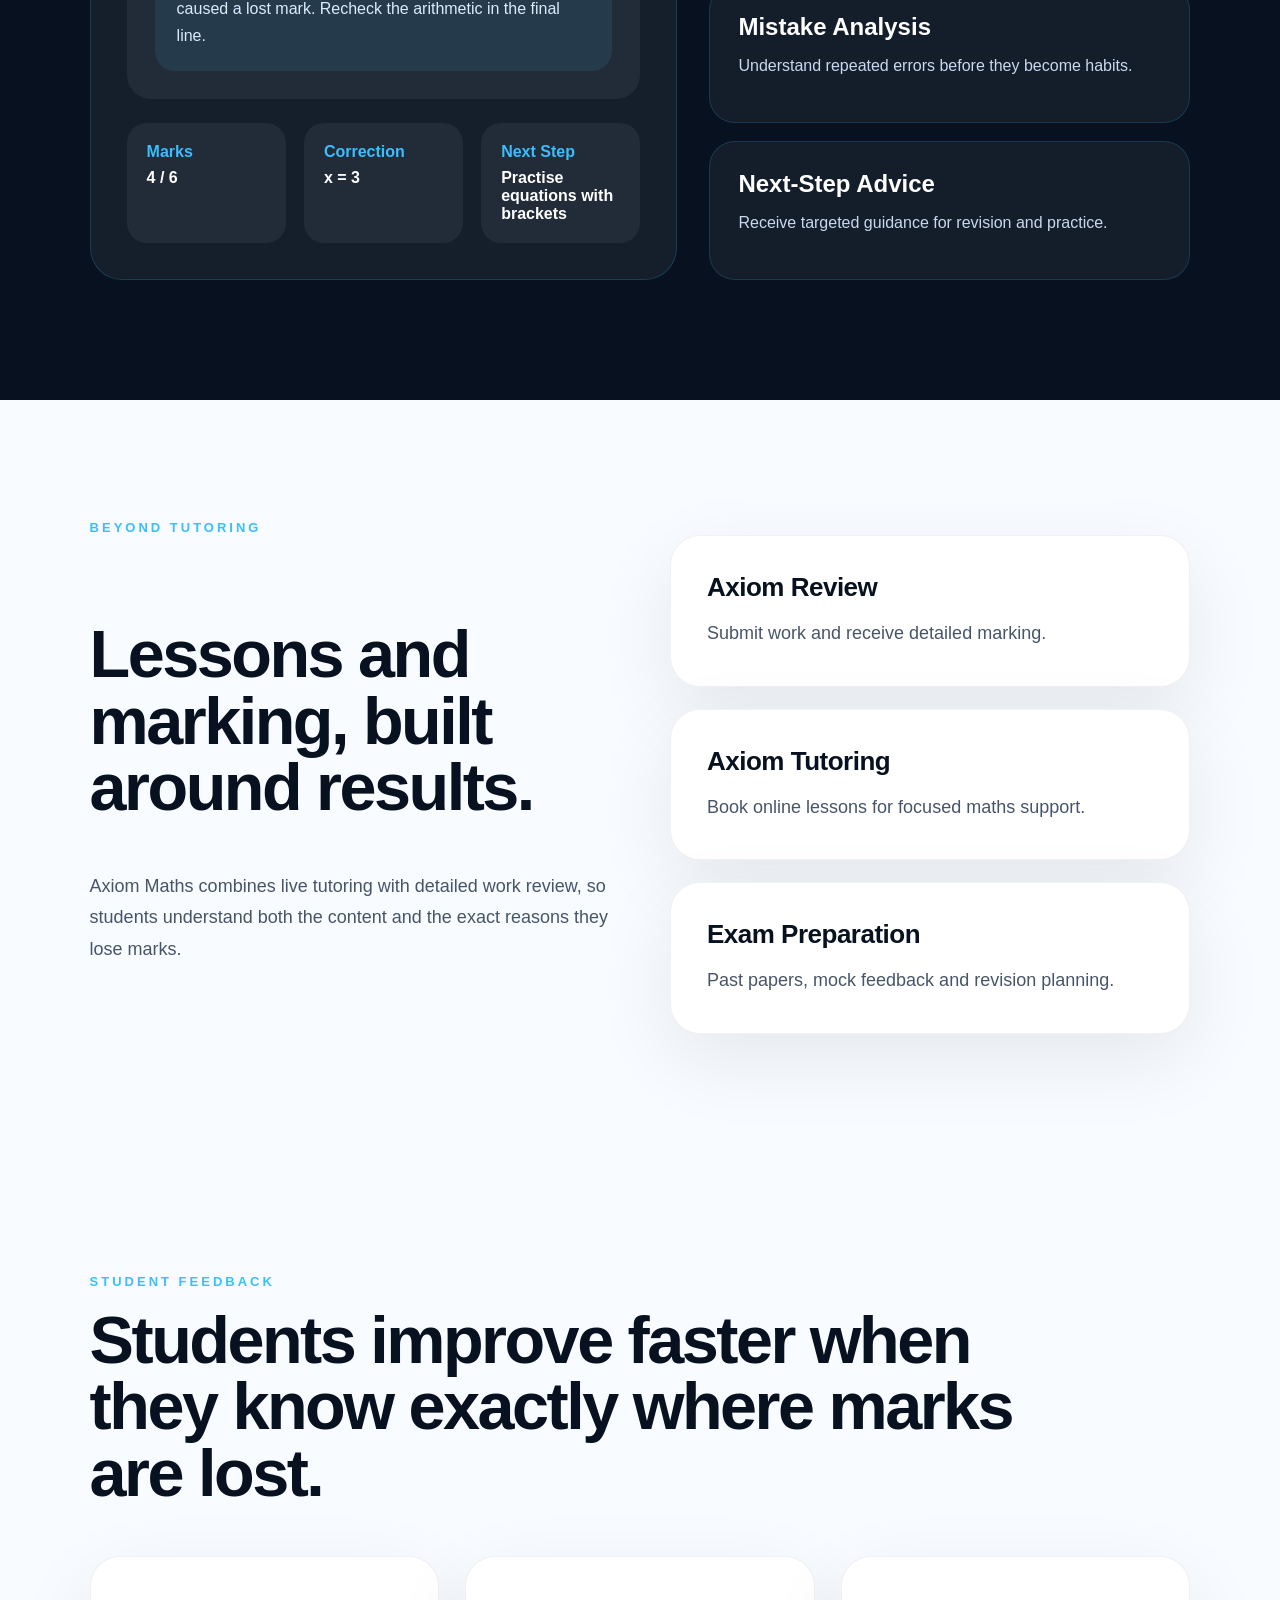
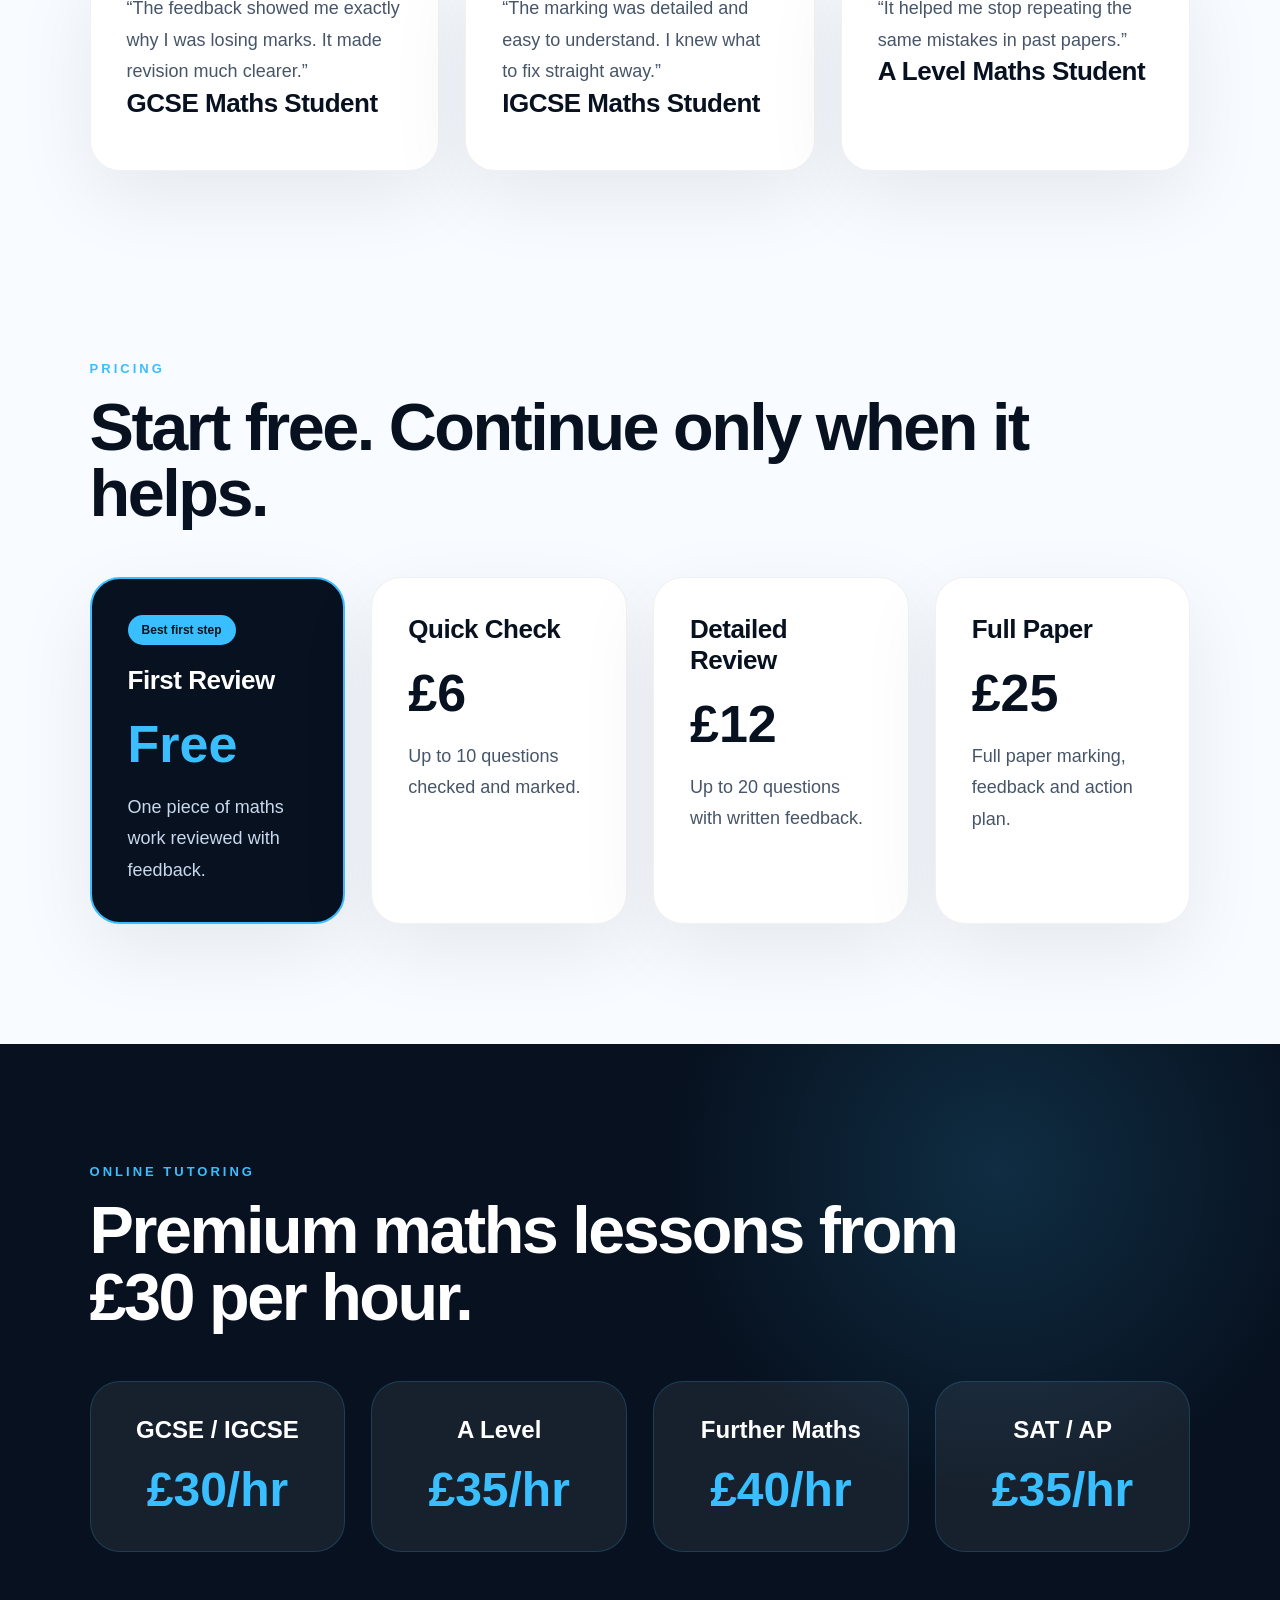
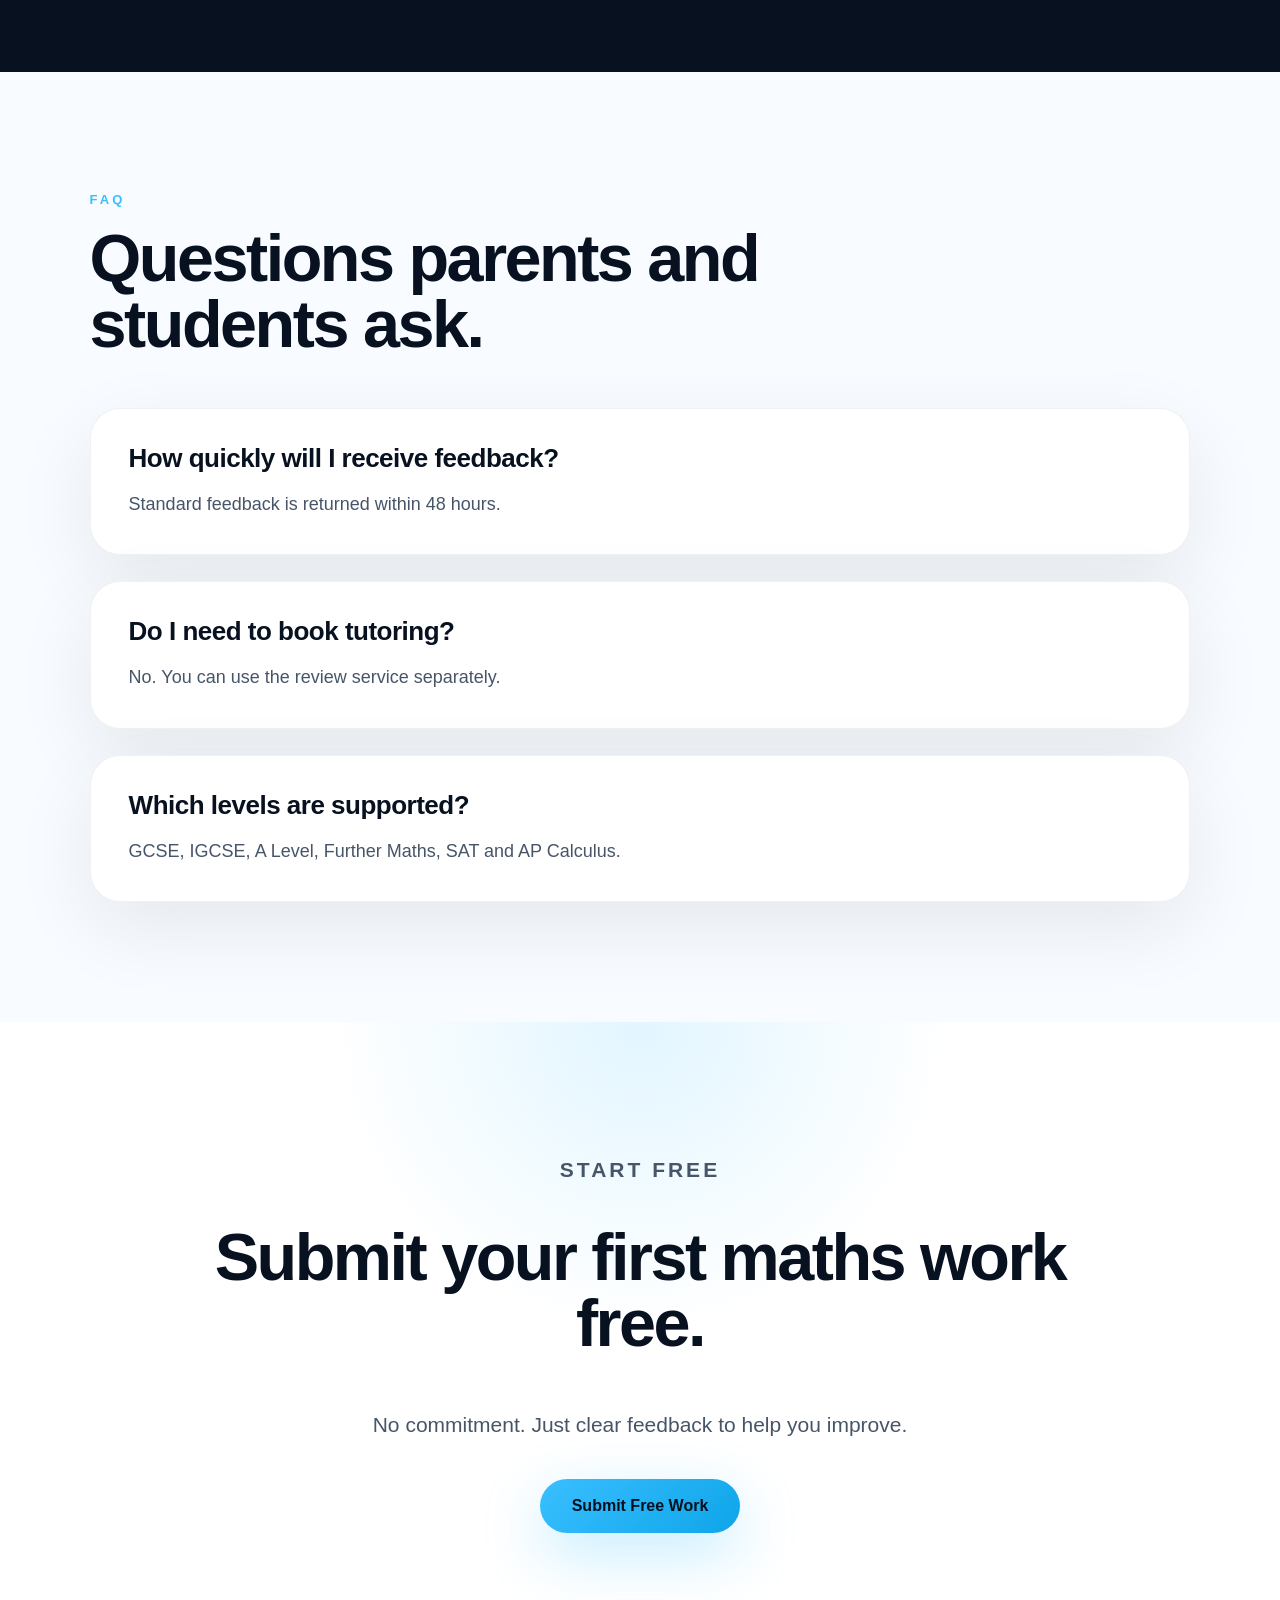
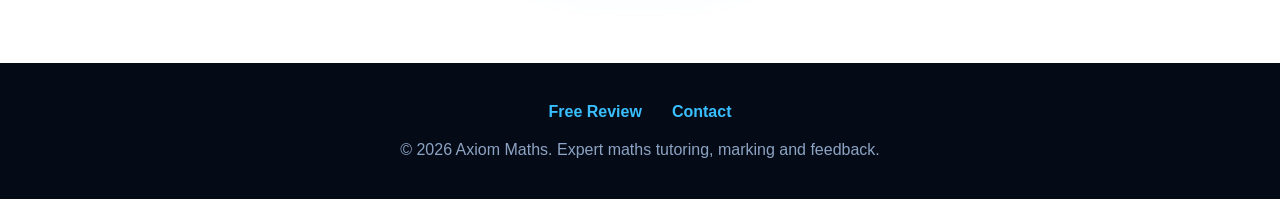
==== commit 730a2052: "Update index.html" ====
--- a/index.html
+++ b/index.html
@@ -219,7 +219,33 @@
       </div>
     </div>
   </section>
-
+<section class="section light-section">
+  <p class="section-label">Student feedback</p>
+  <h2>Students improve faster when they know exactly where marks are lost.</h2>
+
+  <div class="three-grid">
+    <div class="card">
+      <p>
+        “The feedback showed me exactly why I was losing marks. It made revision much clearer.”
+      </p>
+      <h3>GCSE Maths Student</h3>
+    </div>
+
+    <div class="card">
+      <p>
+        “The marking was detailed and easy to understand. I knew what to fix straight away.”
+      </p>
+      <h3>IGCSE Maths Student</h3>
+    </div>
+
+    <div class="card">
+      <p>
+        “It helped me stop repeating the same mistakes in past papers.”
+      </p>
+      <h3>A Level Maths Student</h3>
+    </div>
+  </div>
+</section>
   <section id="pricing" class="section light-section compact-top">
     <p class="section-label">Pricing</p>
     <h2>Start free. Continue only when it helps.</h2>
--- a/style.css
+++ b/style.css
@@ -828,5 +828,20 @@
 }
 
 }
-```
-
+.footer-links {
+  display: flex;
+  justify-content: center;
+  gap: 30px;
+  margin-bottom: 20px;
+}
+
+.footer-links a {
+  color: #39bfff;
+  text-decoration: none;
+  font-weight: 700;
+}
+
+.footer-links a:hover {
+  opacity: 0.8;
+}
+
